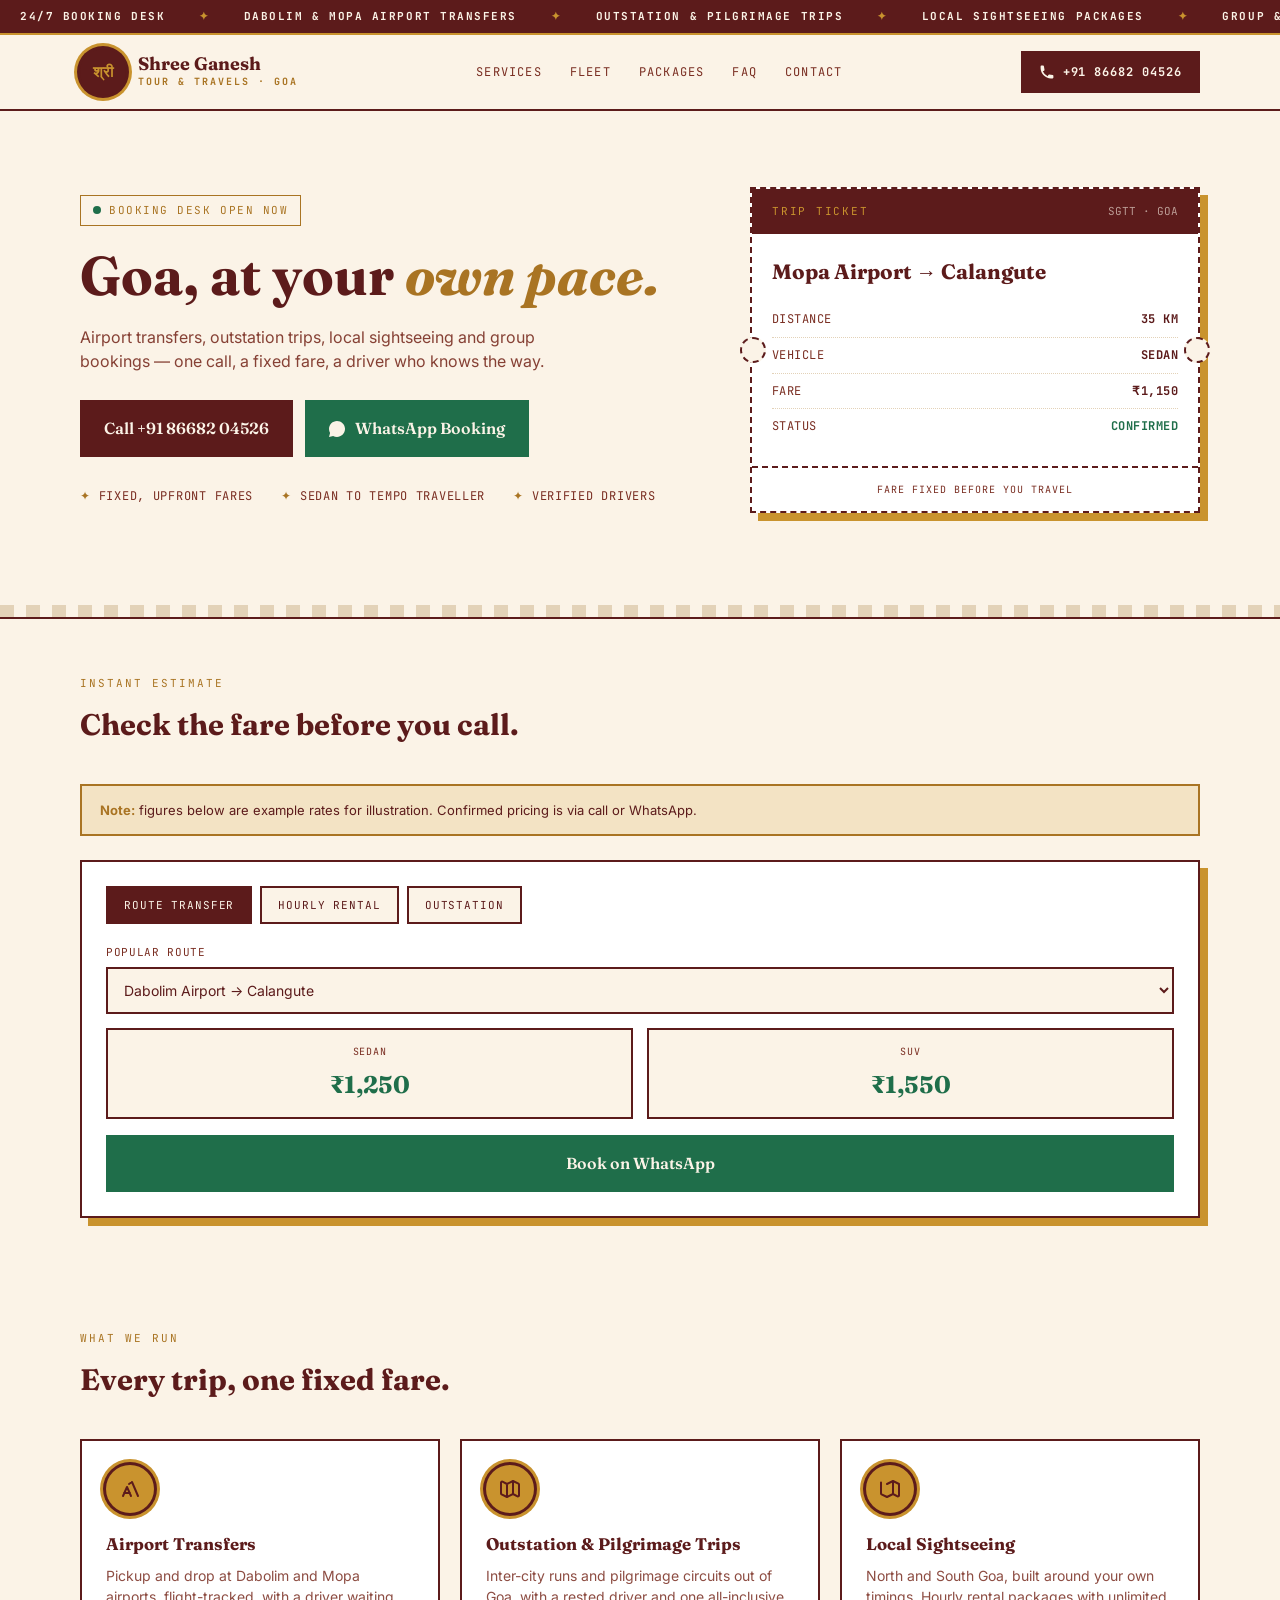
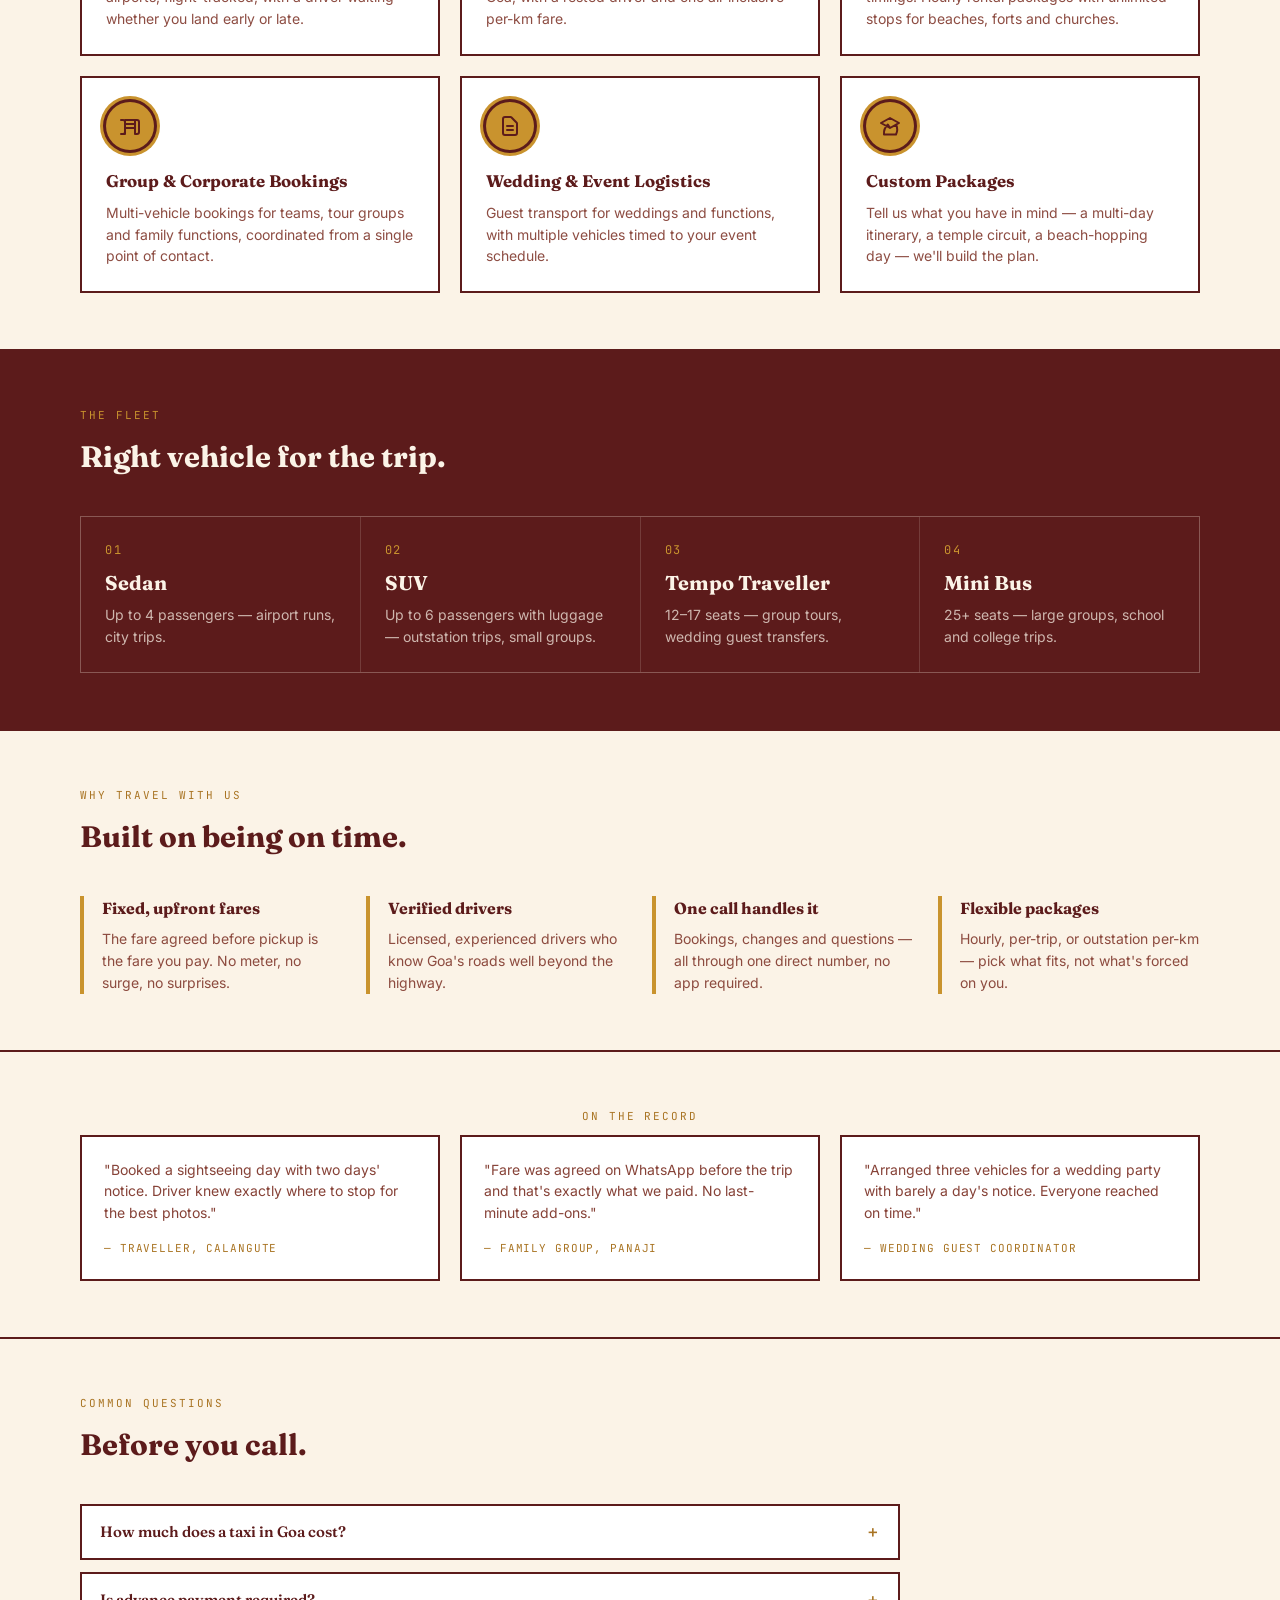
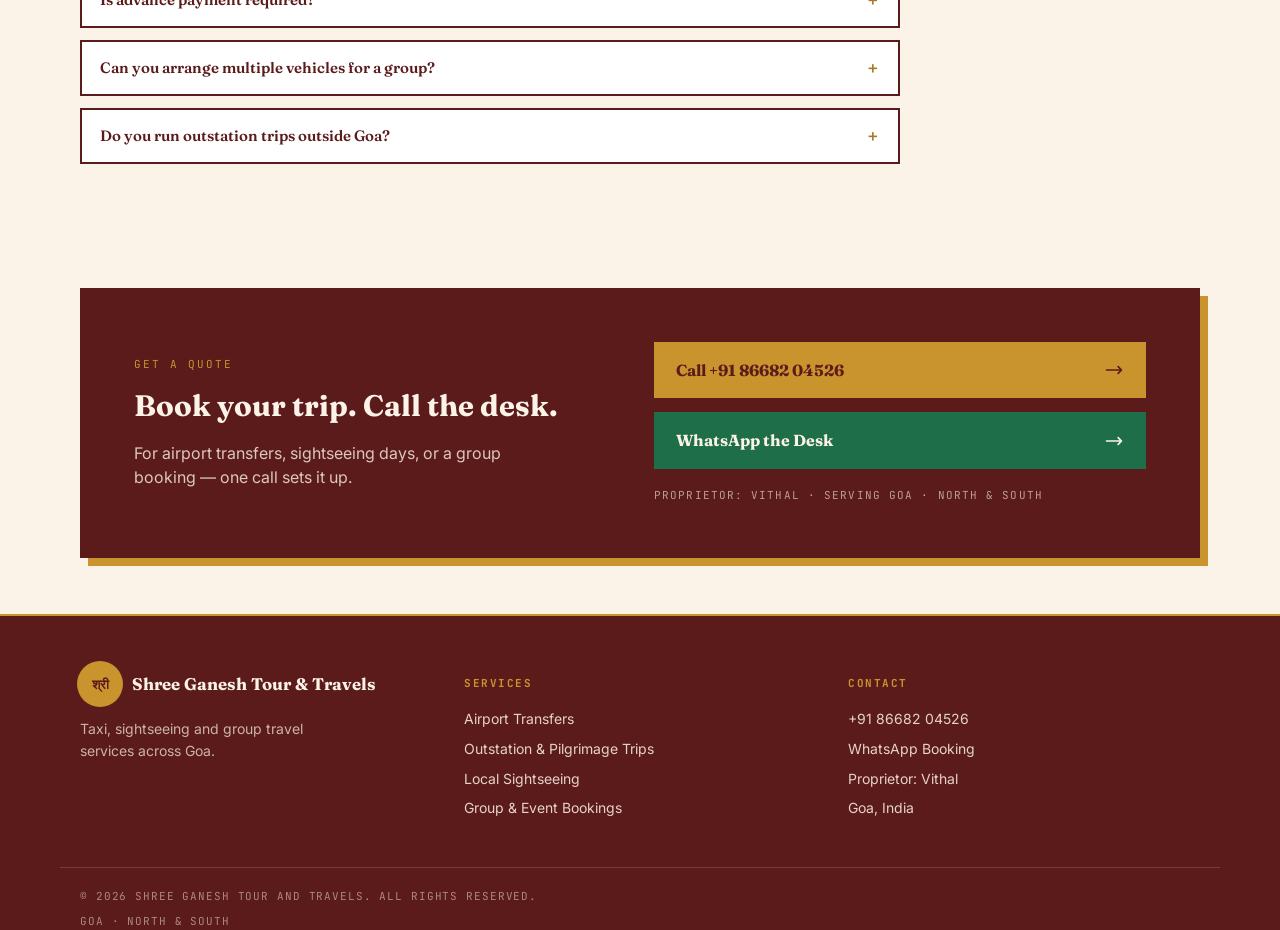
==== index.html @ 140f5f31 "Add files via upload" ====
<!DOCTYPE html>
<html lang="en">
<head>
<meta charset="UTF-8">
<meta name="viewport" content="width=device-width, initial-scale=1.0">
<title>Shree Ganesh Tour and Travels | Taxi & Tour Service, Goa</title>
<meta name="description" content="Shree Ganesh Tour and Travels — airport transfers, outstation trips, local sightseeing and group bookings across Goa. Call +91 86682 04526.">

<script type="application/ld+json">
{
  "@context": "https://schema.org",
  "@type": "LocalBusiness",
  "name": "Shree Ganesh Tour and Travels",
  "telephone": "+918668204526",
  "areaServed": "Goa, India",
  "priceRange": "$$",
  "address": { "@type": "PostalAddress", "addressRegion": "Goa", "addressCountry": "IN" }
}
</script>

<link rel="preconnect" href="https://fonts.googleapis.com">
<link rel="preconnect" href="https://fonts.gstatic.com" crossorigin>
<link href="https://fonts.googleapis.com/css2?family=Fraunces:wght@500;600;700&family=Inter:wght@400;500;600;700&family=JetBrains+Mono:wght@500;700&display=swap" rel="stylesheet">
<link rel="stylesheet" href="style.css">
</head>
<body>

<div class="ticker">
  <div class="ticker-track">
    <div class="ticker-group">
      <span>24/7 Booking Desk</span><span class="dot">✦</span>
      <span>Dabolim &amp; Mopa Airport Transfers</span><span class="dot">✦</span>
      <span>Outstation &amp; Pilgrimage Trips</span><span class="dot">✦</span>
      <span>Local Sightseeing Packages</span><span class="dot">✦</span>
      <span>Group &amp; Event Bookings</span><span class="dot">✦</span>
    </div>
    <div class="ticker-group" aria-hidden="true">
      <span>24/7 Booking Desk</span><span class="dot">✦</span>
      <span>Dabolim &amp; Mopa Airport Transfers</span><span class="dot">✦</span>
      <span>Outstation &amp; Pilgrimage Trips</span><span class="dot">✦</span>
      <span>Local Sightseeing Packages</span><span class="dot">✦</span>
      <span>Group &amp; Event Bookings</span><span class="dot">✦</span>
    </div>
  </div>
</div>

<header class="site-header">
  <div class="header-inner">
    <a href="#top" class="logo">
      <div class="logo-badge">श्री</div>
      <div>
        <div class="logo-title">Shree Ganesh</div>
        <div class="logo-sub">TOUR &amp; TRAVELS · GOA</div>
      </div>
    </a>
    <nav class="nav-desktop">
      <a href="#services">Services</a>
      <a href="#fleet">Fleet</a>
      <a href="#packages">Packages</a>
      <a href="#faq">FAQ</a>
      <a href="#contact">Contact</a>
    </nav>
    <div class="header-actions">
      <a href="tel:+918668204526" class="btn-call-header">
        <svg width="16" height="16" viewBox="0 0 20 20" fill="currentColor"><path d="M2 3a1 1 0 011-1h2.153a1 1 0 01.986.836l.74 4.435a1 1 0 01-.54 1.06l-1.548.773a11.037 11.037 0 006.105 6.105l.774-1.548a1 1 0 011.059-.54l4.435.74a1 1 0 01.836.986V17a1 1 0 01-1 1h-2C7.82 18 2 12.18 2 5V3z"/></svg>
        +91 86682 04526
      </a>
      <button id="menu-toggle" aria-label="Open menu" aria-expanded="false" class="menu-toggle">
        <svg width="20" height="20" viewBox="0 0 24 24" fill="none" stroke="currentColor" stroke-width="2"><path stroke-linecap="round" stroke-linejoin="round" d="M4 6h16M4 12h16M4 18h16"/></svg>
      </button>
    </div>
  </div>
  <nav id="mobile-menu" class="mobile-menu">
    <div class="mobile-menu-inner">
      <a href="#services">Services</a>
      <a href="#fleet">Fleet</a>
      <a href="#packages">Packages</a>
      <a href="#faq">FAQ</a>
      <a href="#contact">Contact</a>
    </div>
  </nav>
</header>

<main id="top">

<!-- Hero -->
<section class="hero">
  <div class="hero-inner">
    <div>
      <div class="badge-live"><span class="pulse-dot"></span> Booking desk open now</div>
      <h1 class="hero-title">Goa, at your <span class="accent">own pace.</span></h1>
      <p class="hero-sub">Airport transfers, outstation trips, local sightseeing and group bookings — one call, a fixed fare, a driver who knows the way.</p>
      <div class="hero-ctas">
        <a href="tel:+918668204526" class="btn btn-primary">Call +91 86682 04526</a>
        <a href="https://wa.me/918668204526" target="_blank" rel="noopener noreferrer" class="btn btn-whatsapp">
          <svg width="16" height="16" viewBox="0 0 24 24"><path d="M12.004 0C5.378 0 0 5.378 0 12.004c0 2.118.547 4.178 1.594 6.02L0 24l6.135-1.61c1.794.978 3.82 1.493 5.869 1.493h.005c6.623 0 12.004-5.38 12.004-12.004C24.013 5.378 18.675 0 12.004 0z"/></svg>
          WhatsApp Booking
        </a>
      </div>
      <div class="hero-facts">
        <span><span class="mark">✦</span> Fixed, upfront fares</span>
        <span><span class="mark">✦</span> Sedan to tempo traveller</span>
        <span><span class="mark">✦</span> Verified drivers</span>
      </div>
    </div>

    <div class="ticket">
      <div class="ticket-head"><span class="tlabel">Trip Ticket</span><span class="tno">SGTT · GOA</span></div>
      <div class="ticket-body">
        <div class="ticket-route">Mopa Airport → Calangute</div>
        <div class="ticket-row"><span>Distance</span><span class="val">35 KM</span></div>
        <div class="ticket-row"><span>Vehicle</span><span class="val">Sedan</span></div>
        <div class="ticket-row"><span>Fare</span><span class="val">₹1,150</span></div>
        <div class="ticket-row"><span>Status</span><span class="val" style="color:var(--go);">Confirmed</span></div>
      </div>
      <div class="ticket-foot">Fare fixed before you travel</div>
    </div>
  </div>
  <div class="route-dash"></div>
</section>

<!-- Fare Calculator -->
<section id="packages" class="section">
  <p class="section-eyebrow">Instant estimate</p>
  <h2 class="section-title">Check the fare before you call.</h2>
  <div class="notice-banner">
    <strong>Note:</strong> figures below are example rates for illustration. Confirmed pricing is via call or WhatsApp.
  </div>
  <div class="fare-calc-wrap" id="fare-calculator" style="margin-top:24px;">
    <div class="calc-tabs">
      <button type="button" class="calc-tab active" data-target="calc-panel-route">Route Transfer</button>
      <button type="button" class="calc-tab" data-target="calc-panel-hourly">Hourly Rental</button>
      <button type="button" class="calc-tab" data-target="calc-panel-outstation">Outstation</button>
    </div>

    <div class="calc-panel" id="calc-panel-route">
      <div class="calc-field-row">
        <label for="calc-route">Popular Route</label>
        <select id="calc-route">
          <option value="dabolim-calangute">Dabolim Airport → Calangute</option>
          <option value="mopa-calangute">Mopa Airport → Calangute</option>
          <option value="madgaon-panaji">Madgaon Station → Panaji</option>
          <option value="panaji-oldgoa">Panaji → Old Goa Churches</option>
        </select>
      </div>
      <div class="calc-result-grid">
        <div class="calc-result-item">
          <div class="calc-result-label">Sedan</div>
          <div class="calc-result-price" id="route-result-sedan">₹0</div>
        </div>
        <div class="calc-result-item">
          <div class="calc-result-label">SUV</div>
          <div class="calc-result-price" id="route-result-suv">₹0</div>
        </div>
      </div>
      <a href="#" id="route-whatsapp-link" target="_blank" rel="noopener noreferrer" class="btn btn-whatsapp calc-cta">Book on WhatsApp</a>
    </div>

    <div class="calc-panel" id="calc-panel-hourly" style="display:none;">
      <div class="calc-field-row">
        <label for="calc-hours">Package</label>
        <select id="calc-hours">
          <option value="4">4 Hours / 40 KM</option>
          <option value="8" selected>8 Hours / 80 KM</option>
          <option value="12">12 Hours / 120 KM</option>
        </select>
      </div>
      <div class="calc-result-grid">
        <div class="calc-result-item">
          <div class="calc-result-label">Sedan</div>
          <div class="calc-result-price" id="hour-result-sedan">₹0</div>
        </div>
        <div class="calc-result-item">
          <div class="calc-result-label">SUV</div>
          <div class="calc-result-price" id="hour-result-suv">₹0</div>
        </div>
      </div>
      <a href="#" id="hour-whatsapp-link" target="_blank" rel="noopener noreferrer" class="btn btn-whatsapp calc-cta">Book on WhatsApp</a>
    </div>

    <div class="calc-panel" id="calc-panel-outstation" style="display:none;">
      <div class="calc-field-row">
        <label for="calc-km">Approx. Round-Trip Distance (KM)</label>
        <input type="number" id="calc-km" value="300" min="1" step="10">
      </div>
      <div class="calc-result-grid">
        <div class="calc-result-item">
          <div class="calc-result-label">Sedan</div>
          <div class="calc-result-price" id="out-result-sedan">₹0</div>
        </div>
        <div class="calc-result-item">
          <div class="calc-result-label">SUV</div>
          <div class="calc-result-price" id="out-result-suv">₹0</div>
        </div>
      </div>
      <a href="#" id="out-whatsapp-link" target="_blank" rel="noopener noreferrer" class="btn btn-whatsapp calc-cta">Get Quote on WhatsApp</a>
    </div>
  </div>
</section>

<!-- Services -->
<section id="services" class="section">
  <p class="section-eyebrow">What we run</p>
  <h2 class="section-title">Every trip, one fixed fare.</h2>
  <div class="services-grid">

    <div class="service-card">
      <div class="service-icon"><svg width="24" height="24" viewBox="0 0 24 24" fill="none" stroke="currentColor" stroke-width="2"><path stroke-linecap="round" stroke-linejoin="round" d="M5 19l4-9 4 9m-7-3h6M14 5l6 14M14 5l-3 2M20 19l-3-7"/></svg></div>
      <h3 class="service-title">Airport Transfers</h3>
      <p class="service-desc">Pickup and drop at Dabolim and Mopa airports, flight-tracked, with a driver waiting whether you land early or late.</p>
    </div>

    <div class="service-card">
      <div class="service-icon"><svg width="24" height="24" viewBox="0 0 24 24" fill="none" stroke="currentColor" stroke-width="2"><path stroke-linecap="round" stroke-linejoin="round" d="M9 20l-5.447-2.724A1 1 0 013 16.382V5.618a1 1 0 011.447-.894L9 7m0 13l6-3m-6 3V7m6 10l4.553 2.276A1 1 0 0021 18.382V7.618a1 1 0 00-.553-.894L15 4m0 13V4m0 0L9 7"/></svg></div>
      <h3 class="service-title">Outstation &amp; Pilgrimage Trips</h3>
      <p class="service-desc">Inter-city runs and pilgrimage circuits out of Goa, with a rested driver and one all-inclusive per-km fare.</p>
    </div>

    <div class="service-card">
      <div class="service-icon"><svg width="24" height="24" viewBox="0 0 24 24" fill="none" stroke="currentColor" stroke-width="2"><path stroke-linecap="round" stroke-linejoin="round" d="M9 20l-5.447-2.724A1 1 0 013 16.382V5.618M15 4l6 3M9 20l6-3m0 0V4m0 13l4.553 2.276A1 1 0 0021 18.382V7.618a1 1 0 00-.553-.894L15 4m0 0L9 7"/></svg></div>
      <h3 class="service-title">Local Sightseeing</h3>
      <p class="service-desc">North and South Goa, built around your own timings. Hourly rental packages with unlimited stops for beaches, forts and churches.</p>
    </div>

    <div class="service-card">
      <div class="service-icon"><svg width="24" height="24" viewBox="0 0 24 24" fill="none" stroke="currentColor" stroke-width="2"><path stroke-linecap="round" stroke-linejoin="round" d="M17 20h2a2 2 0 002-2V8a2 2 0 00-2-2h-2M3 20h2a2 2 0 002-2V8a2 2 0 00-2-2H3m14 0H7m10 0v14M7 6v14M7 10h10M7 14h10"/></svg></div>
      <h3 class="service-title">Group &amp; Corporate Bookings</h3>
      <p class="service-desc">Multi-vehicle bookings for teams, tour groups and family functions, coordinated from a single point of contact.</p>
    </div>

    <div class="service-card">
      <div class="service-icon"><svg width="24" height="24" viewBox="0 0 24 24" fill="none" stroke="currentColor" stroke-width="2"><path stroke-linecap="round" stroke-linejoin="round" d="M9 12h6m-6 4h6m2 5H7a2 2 0 01-2-2V5a2 2 0 012-2h5.586a1 1 0 01.707.293l5.414 5.414a1 1 0 01.293.707V19a2 2 0 01-2 2z"/></svg></div>
      <h3 class="service-title">Wedding &amp; Event Logistics</h3>
      <p class="service-desc">Guest transport for weddings and functions, with multiple vehicles timed to your event schedule.</p>
    </div>

    <div class="service-card">
      <div class="service-icon"><svg width="24" height="24" viewBox="0 0 24 24" fill="none" stroke="currentColor" stroke-width="2"><path stroke-linecap="round" stroke-linejoin="round" d="M12 14l9-5-9-5-9 5 9 5zm0 0l6.16-3.42A12.083 12.083 0 0118 20.5H6a12.083 12.083 0 013.84-9.92L12 14z"/></svg></div>
      <h3 class="service-title">Custom Packages</h3>
      <p class="service-desc">Tell us what you have in mind — a multi-day itinerary, a temple circuit, a beach-hopping day — we'll build the plan.</p>
    </div>

  </div>
</section>

<!-- Fleet -->
<section id="fleet" class="fleet-section">
  <div class="section">
    <p class="section-eyebrow" style="color:var(--gold);">The fleet</p>
    <h2 class="section-title on-dark">Right vehicle for the trip.</h2>
    <div class="fleet-grid">
      <div class="fleet-item">
        <div class="fleet-num">01</div>
        <div class="fleet-name">Sedan</div>
        <div class="fleet-desc">Up to 4 passengers — airport runs, city trips.</div>
      </div>
      <div class="fleet-item">
        <div class="fleet-num">02</div>
        <div class="fleet-name">SUV</div>
        <div class="fleet-desc">Up to 6 passengers with luggage — outstation trips, small groups.</div>
      </div>
      <div class="fleet-item">
        <div class="fleet-num">03</div>
        <div class="fleet-name">Tempo Traveller</div>
        <div class="fleet-desc">12–17 seats — group tours, wedding guest transfers.</div>
      </div>
      <div class="fleet-item">
        <div class="fleet-num">04</div>
        <div class="fleet-name">Mini Bus</div>
        <div class="fleet-desc">25+ seats — large groups, school and college trips.</div>
      </div>
    </div>
  </div>
</section>

<!-- Why us -->
<section class="section">
  <p class="section-eyebrow">Why travel with us</p>
  <h2 class="section-title">Built on being on time.</h2>
  <div class="why-grid">
    <div class="why-item">
      <h3>Fixed, upfront fares</h3>
      <p>The fare agreed before pickup is the fare you pay. No meter, no surge, no surprises.</p>
    </div>
    <div class="why-item">
      <h3>Verified drivers</h3>
      <p>Licensed, experienced drivers who know Goa's roads well beyond the highway.</p>
    </div>
    <div class="why-item">
      <h3>One call handles it</h3>
      <p>Bookings, changes and questions — all through one direct number, no app required.</p>
    </div>
    <div class="why-item">
      <h3>Flexible packages</h3>
      <p>Hourly, per-trip, or outstation per-km — pick what fits, not what's forced on you.</p>
    </div>
  </div>
</section>

<!-- Testimonials -->
<section class="testimonials-section">
  <div class="section">
    <p class="section-eyebrow" style="text-align:center;">On the record</p>
    <div class="testimonials-grid">
      <div class="testimonial-card">
        <p class="testimonial-quote">"Booked a sightseeing day with two days' notice. Driver knew exactly where to stop for the best photos."</p>
        <p class="testimonial-attr">— Traveller, Calangute</p>
      </div>
      <div class="testimonial-card">
        <p class="testimonial-quote">"Fare was agreed on WhatsApp before the trip and that's exactly what we paid. No last-minute add-ons."</p>
        <p class="testimonial-attr">— Family Group, Panaji</p>
      </div>
      <div class="testimonial-card">
        <p class="testimonial-quote">"Arranged three vehicles for a wedding party with barely a day's notice. Everyone reached on time."</p>
        <p class="testimonial-attr">— Wedding Guest Coordinator</p>
      </div>
    </div>
  </div>
</section>

<!-- FAQ -->
<section id="faq" class="section">
  <p class="section-eyebrow">Common questions</p>
  <h2 class="section-title">Before you call.</h2>
  <div class="faq-list">
    <div class="faq-item">
      <button class="faq-question"><span>How much does a taxi in Goa cost?</span><span class="icon">＋</span></button>
      <div class="faq-answer"><div class="faq-answer-inner">Fares depend on distance, vehicle class and trip type. Airport transfers to North Goa typically run ₹1,150–1,550 depending on vehicle; hourly sightseeing packages start around ₹2,400 for 8 hours. Use the calculator above or call for an exact quote.</div></div>
    </div>
    <div class="faq-item">
      <button class="faq-question"><span>Is advance payment required?</span><span class="icon">＋</span></button>
      <div class="faq-answer"><div class="faq-answer-inner">Most bookings can be confirmed over call or WhatsApp with payment on arrival.</div></div>
    </div>
    <div class="faq-item">
      <button class="faq-question"><span>Can you arrange multiple vehicles for a group?</span><span class="icon">＋</span></button>
      <div class="faq-answer"><div class="faq-answer-inner">Yes — weddings, tour groups and family functions are coordinated from a single point of contact so nothing gets missed.</div></div>
    </div>
    <div class="faq-item">
      <button class="faq-question"><span>Do you run outstation trips outside Goa?</span><span class="icon">＋</span></button>
      <div class="faq-answer"><div class="faq-answer-inner">Yes, for popular routes like Gokarna, Hampi, Belgaum and beyond. Rates are per km, inclusive of driver allowance.</div></div>
    </div>
  </div>
</section>

<!-- Contact -->
<section id="contact" class="section">
  <div class="contact-box">
    <div>
      <p class="section-eyebrow" style="color:var(--gold);">Get a quote</p>
      <h2 class="section-title on-dark" style="margin-bottom:0;">Book your trip. Call the desk.</h2>
      <p class="contact-sub">For airport transfers, sightseeing days, or a group booking — one call sets it up.</p>
    </div>
    <div class="contact-actions">
      <a href="tel:+918668204526" class="btn-block call">
        Call +91 86682 04526
        <svg width="20" height="20" viewBox="0 0 24 24" fill="none" stroke="currentColor" stroke-width="2"><path stroke-linecap="round" stroke-linejoin="round" d="M17 8l4 4m0 0l-4 4m4-4H3"/></svg>
      </a>
      <a href="https://wa.me/918668204526" target="_blank" rel="noopener noreferrer" class="btn-block whatsapp">
        WhatsApp the Desk
        <svg width="20" height="20" viewBox="0 0 24 24" fill="none" stroke="currentColor" stroke-width="2"><path stroke-linecap="round" stroke-linejoin="round" d="M17 8l4 4m0 0l-4 4m4-4H3"/></svg>
      </a>
      <div class="contact-note">Proprietor: Vithal · Serving Goa · North &amp; South</div>
    </div>
  </div>
</section>

</main>

<footer class="site-footer">
  <div class="footer-grid">
    <div>
      <div class="footer-brand-row">
        <div class="logo-badge">श्री</div>
        <div class="footer-title">Shree Ganesh Tour &amp; Travels</div>
      </div>
      <p class="footer-desc">Taxi, sightseeing and group travel services across Goa.</p>
    </div>
    <div>
      <h3 class="footer-heading">Services</h3>
      <ul class="footer-list">
        <li>Airport Transfers</li>
        <li>Outstation &amp; Pilgrimage Trips</li>
        <li>Local Sightseeing</li>
        <li>Group &amp; Event Bookings</li>
      </ul>
    </div>
    <div>
      <h3 class="footer-heading">Contact</h3>
      <ul class="footer-list">
        <li><a href="tel:+918668204526">+91 86682 04526</a></li>
        <li><a href="https://wa.me/918668204526" target="_blank" rel="noopener noreferrer">WhatsApp Booking</a></li>
        <li>Proprietor: Vithal</li>
        <li>Goa, India</li>
      </ul>
    </div>
  </div>
  <div class="footer-bottom">
    <span>© 2026 Shree Ganesh Tour and Travels. All rights reserved.</span>
    <span>Goa · North &amp; South</span>
  </div>
</footer>

<div class="mobile-bar">
  <a href="tel:+918668204526" class="call">
    <svg width="16" height="16" viewBox="0 0 20 20" fill="currentColor"><path d="M2 3a1 1 0 011-1h2.153a1 1 0 01.986.836l.74 4.435a1 1 0 01-.54 1.06l-1.548.773a11.037 11.037 0 006.105 6.105l.774-1.548a1 1 0 011.059-.54l4.435.74a1 1 0 01.836.986V17a1 1 0 01-1 1h-2C7.82 18 2 12.18 2 5V3z"/></svg>
    Call
  </a>
  <a href="https://wa.me/918668204526" target="_blank" rel="noopener noreferrer" class="whatsapp">
    <svg width="16" height="16" viewBox="0 0 24 24" fill="currentColor"><path d="M12.004 0C5.378 0 0 5.378 0 12.004c0 2.118.547 4.178 1.594 6.02L0 24l6.135-1.61c1.794.978 3.82 1.493 5.869 1.493h.005c6.623 0 12.004-5.38 12.004-12.004C24.013 5.378 18.675 0 12.004 0z"/></svg>
    WhatsApp
  </a>
</div>

<script src="main.js"></script>
</body>
</html>
---- style.css ----
/* Shree Ganesh Tour and Travels — standalone stylesheet
   No build step, no CDN dependency. */

:root {
  --ink: #5C1B1B;
  --ink2: #7A2E22;
  --gold: #C9932E;
  --gold2: #A97423;
  --paper: #FBF3E7;
  --line: #E3D2B8;
  --go: #1F6E4A;
  --white: #FFFFFF;

  --font-display: 'Fraunces', Georgia, 'Times New Roman', serif;
  --font-body: 'Inter', -apple-system, BlinkMacSystemFont, 'Segoe UI', Roboto, Arial, sans-serif;
  --font-mono: 'JetBrains Mono', 'Consolas', 'Courier New', monospace;
}

* { box-sizing: border-box; }
html { scroll-behavior: smooth; }
body {
  margin: 0;
  background: var(--paper);
  color: var(--ink);
  font-family: var(--font-body);
  -webkit-font-smoothing: antialiased;
  line-height: 1.55;
  overflow-x: hidden;
}
a { color: inherit; text-decoration: none; }
ul { list-style: none; margin: 0; padding: 0; }
p { margin: 0; }
img, svg { display: block; }
.wrap { max-width: 1160px; margin: 0 auto; padding: 0 20px; }

/* ---------- Ticker ---------- */
.ticker { background: var(--ink); color: var(--paper); overflow: hidden; border-bottom: 2px solid var(--gold); white-space: nowrap; }
.ticker-track { display: inline-flex; padding: 8px 0; animation: ticker 30s linear infinite; }
.ticker-track:hover { animation-play-state: paused; }
.ticker-group { display: inline-flex; flex-shrink: 0; }
.ticker-group span { padding: 0 20px; font-family: var(--font-mono); font-size: 11px; letter-spacing: 0.14em; text-transform: uppercase; font-weight: 700; }
.ticker-group .dot { color: var(--gold); padding: 0 14px; }
@keyframes ticker { from { transform: translateX(0); } to { transform: translateX(-50%); } }

/* ---------- Header ---------- */
.site-header { position: sticky; top: 0; z-index: 40; background: rgba(251,243,231,0.97); border-bottom: 2px solid var(--ink); }
.header-inner { display: flex; align-items: center; justify-content: space-between; padding: 14px 20px; max-width: 1160px; margin: 0 auto; }
.logo { display: flex; align-items: center; gap: 12px; }
.logo-badge {
  width: 46px; height: 46px; border-radius: 50%;
  background: var(--ink); color: var(--gold);
  display: flex; align-items: center; justify-content: center;
  font-family: var(--font-display); font-weight: 700; font-size: 15px;
  box-shadow: 0 0 0 3px var(--ink), 0 0 0 6px var(--gold);
  flex-shrink: 0;
}
.logo-title { font-family: var(--font-display); font-weight: 700; font-size: 18px; line-height: 1.1; }
.logo-sub { font-family: var(--font-mono); font-size: 10px; letter-spacing: 0.2em; color: var(--gold2); font-weight: 700; }

.nav-desktop { display: none; align-items: center; gap: 28px; font-family: var(--font-mono); font-size: 12px; letter-spacing: 0.1em; text-transform: uppercase; color: var(--ink2); }
.nav-desktop a:hover { color: var(--gold2); }
.header-actions { display: flex; align-items: center; gap: 12px; }
.btn-call-header {
  display: none; align-items: center; gap: 8px;
  background: var(--ink); color: var(--paper);
  font-family: var(--font-mono); font-size: 12px; letter-spacing: 0.08em; text-transform: uppercase; font-weight: 700;
  padding: 10px 16px; border: 2px solid var(--ink);
  transition: background 0.15s, color 0.15s, border-color 0.15s;
}
.btn-call-header:hover { background: var(--gold); color: var(--ink); border-color: var(--gold); }
.menu-toggle { width: 40px; height: 40px; display: flex; align-items: center; justify-content: center; border: 2px solid var(--ink); background: transparent; color: var(--ink); cursor: pointer; padding: 0; }
.mobile-menu { display: none; border-top: 2px solid var(--ink); background: var(--paper); }
.mobile-menu.open { display: block; }
.mobile-menu-inner { max-width: 1160px; margin: 0 auto; padding: 16px 20px; display: flex; flex-direction: column; gap: 14px; font-family: var(--font-mono); font-size: 14px; letter-spacing: 0.06em; text-transform: uppercase; color: var(--ink2); }
.mobile-menu-inner a:hover { color: var(--gold2); }

/* ---------- Hero ---------- */
.hero { border-bottom: 2px solid var(--ink); overflow: hidden; }
.hero-inner { max-width: 1160px; margin: 0 auto; padding: 52px 20px 60px; display: grid; gap: 40px; }
.badge-live { display: inline-flex; align-items: center; gap: 8px; font-family: var(--font-mono); font-size: 11px; letter-spacing: 0.14em; text-transform: uppercase; color: var(--gold2); border: 1px solid var(--gold2); padding: 6px 12px; margin-bottom: 20px; }
.pulse-dot { width: 8px; height: 8px; border-radius: 50%; background: var(--go); animation: pulse 2s ease-in-out infinite; }
@keyframes pulse { 0%,100% { opacity:1; } 50% { opacity:.4; } }
.hero-title { font-family: var(--font-display); font-weight: 700; font-size: 2.3rem; line-height: 1.12; margin: 0; }
.hero-title .accent { color: var(--gold2); font-style: italic; }
.hero-sub { margin-top: 18px; font-size: 1rem; color: var(--ink2); opacity: 0.9; max-width: 520px; }
.hero-ctas { margin-top: 26px; display: flex; flex-wrap: wrap; gap: 12px; }
.btn { display: inline-flex; align-items: center; gap: 10px; font-family: var(--font-display); font-weight: 600; padding: 14px 22px; border: 2px solid transparent; cursor: pointer; transition: opacity .15s, background .15s, color .15s, border-color .15s; }
.btn-primary { background: var(--ink); color: var(--paper); border-color: var(--ink); }
.btn-primary:hover { background: var(--gold); color: var(--ink); border-color: var(--gold); }
.btn-whatsapp { background: var(--go); color: var(--paper); border-color: var(--go); }
.btn-whatsapp:hover { opacity: 0.9; }
.btn-whatsapp svg { fill: currentColor; }
.hero-facts { margin-top: 30px; display: flex; flex-wrap: wrap; gap: 12px 28px; font-family: var(--font-mono); font-size: 12px; letter-spacing: 0.06em; text-transform: uppercase; color: var(--ink2); }
.hero-facts span { display: inline-flex; align-items: center; gap: 8px; }
.hero-facts .mark { color: var(--gold2); }

/* Ticket stub — signature hero element */
.ticket {
  background: var(--white);
  border: 2px dashed var(--ink);
  position: relative;
  box-shadow: 8px 8px 0 var(--gold);
}
.ticket::before, .ticket::after {
  content: "";
  position: absolute;
  width: 22px; height: 22px;
  background: var(--paper);
  border: 2px dashed var(--ink);
  border-radius: 50%;
  top: 50%; transform: translateY(-50%);
}
.ticket::before { left: -12px; }
.ticket::after { right: -12px; }
.ticket-head { background: var(--ink); color: var(--paper); padding: 14px 20px; display: flex; justify-content: space-between; align-items: center; }
.ticket-head .tlabel { font-family: var(--font-mono); font-size: 11px; letter-spacing: 0.16em; text-transform: uppercase; color: var(--gold); }
.ticket-head .tno { font-family: var(--font-mono); font-size: 11px; color: rgba(251,243,231,0.6); }
.ticket-body { padding: 22px 20px; }
.ticket-route { font-family: var(--font-display); font-size: 1.3rem; font-weight: 700; margin-bottom: 14px; }
.ticket-row { display: flex; justify-content: space-between; padding: 8px 0; border-bottom: 1px dotted var(--line); font-family: var(--font-mono); font-size: 12px; text-transform: uppercase; letter-spacing: 0.04em; color: var(--ink2); }
.ticket-row:last-child { border-bottom: none; }
.ticket-row .val { color: var(--ink); font-weight: 700; }
.ticket-foot { padding: 14px 20px; border-top: 2px dashed var(--ink); font-family: var(--font-mono); font-size: 10px; letter-spacing: 0.1em; text-transform: uppercase; color: var(--ink2); text-align: center; }

.route-dash { height: 12px; background-image: repeating-linear-gradient(90deg, var(--line) 0 14px, transparent 14px 26px); }

/* ---------- Sections shared ---------- */
.section { padding: 56px 20px; max-width: 1160px; margin: 0 auto; }
.section-eyebrow { font-family: var(--font-mono); font-size: 11px; letter-spacing: 0.18em; text-transform: uppercase; color: var(--gold2); margin-bottom: 10px; }
.section-title { font-family: var(--font-display); font-weight: 700; font-size: 1.85rem; margin: 0 0 36px; color: var(--ink); }
.section-title.on-dark { color: var(--paper); }

/* ---------- Services ---------- */
.services-grid { display: grid; grid-template-columns: 1fr; gap: 20px; }
.service-card { border: 2px solid var(--ink); background: var(--white); padding: 24px; transition: box-shadow .15s; }
.service-card:hover { box-shadow: 6px 6px 0 var(--ink); }
.service-icon { width: 48px; height: 48px; border-radius: 50%; background: var(--gold); display: flex; align-items: center; justify-content: center; margin-bottom: 18px; box-shadow: 0 0 0 3px var(--ink), 0 0 0 6px var(--gold); }
.service-icon svg { color: var(--ink); }
.service-title { font-family: var(--font-display); font-weight: 700; font-size: 1.05rem; margin: 0 0 8px; }
.service-desc { font-size: 14px; color: var(--ink2); opacity: 0.85; }

/* ---------- Fleet (dark) ---------- */
.fleet-section { background: var(--ink); color: var(--paper); border-top: 2px solid var(--ink); border-bottom: 2px solid var(--ink); }
.fleet-grid { display: grid; grid-template-columns: 1fr; gap: 1px; background: rgba(251,243,231,0.15); border: 1px solid rgba(251,243,231,0.15); }
.fleet-item { background: var(--ink); padding: 24px; }
.fleet-num { font-family: var(--font-mono); font-size: 12px; color: var(--gold); letter-spacing: 0.14em; margin-bottom: 8px; }
.fleet-name { font-family: var(--font-display); font-size: 1.25rem; font-weight: 700; margin-bottom: 6px; }
.fleet-desc { font-size: 14px; color: rgba(251,243,231,0.72); }

/* ---------- Notice banner ---------- */
.notice-banner { background: #F3E3C4; border: 2px solid var(--gold2); color: var(--ink); padding: 14px 18px; font-size: 13px; }
.notice-banner strong { color: var(--gold2); }

/* ---------- Packages ---------- */
.package-grid { display: grid; grid-template-columns: 1fr; gap: 20px; }
.package-card { border: 2px solid var(--ink); background: var(--white); display: flex; flex-direction: column; }
.package-card.featured { box-shadow: 6px 6px 0 var(--gold); }
.package-head { background: var(--ink); color: var(--paper); padding: 18px 20px; }
.package-head .tag { font-family: var(--font-mono); font-size: 10px; letter-spacing: 0.14em; text-transform: uppercase; color: var(--gold); }
.package-head h3 { font-family: var(--font-display); font-size: 1.25rem; font-weight: 700; margin: 6px 0 0; }
.package-body { padding: 20px; flex-grow: 1; display: flex; flex-direction: column; }
.package-price { font-family: var(--font-display); font-weight: 700; font-size: 1.9rem; color: var(--go); margin-bottom: 4px; }
.package-price .unit { font-family: var(--font-mono); font-size: 12px; color: var(--ink2); }
.package-list { margin: 16px 0; display: flex; flex-direction: column; gap: 8px; font-size: 13px; color: var(--ink2); }
.package-list li { display: flex; gap: 8px; align-items: flex-start; }
.package-list .check { color: var(--go); flex-shrink: 0; }

/* Fare calculator */
.fare-calc-wrap { border: 2px solid var(--ink); background: var(--white); box-shadow: 8px 8px 0 var(--gold); padding: 24px; }
.calc-tabs { display: flex; gap: 8px; margin-bottom: 20px; flex-wrap: wrap; }
.calc-tab { font-family: var(--font-mono); font-size: 11px; letter-spacing: 0.08em; text-transform: uppercase; padding: 10px 16px; border: 2px solid var(--ink); background: var(--paper); color: var(--ink); cursor: pointer; }
.calc-tab.active { background: var(--ink); color: var(--paper); }
.calc-panel { }
.calc-field-row { margin-bottom: 14px; }
.calc-field-row label { display: block; font-family: var(--font-mono); font-size: 11px; letter-spacing: 0.06em; text-transform: uppercase; color: var(--ink2); margin-bottom: 6px; }
.calc-field-row select, .calc-field-row input { width: 100%; padding: 12px; border: 2px solid var(--ink); background: var(--paper); font-family: var(--font-body); font-size: 14px; color: var(--ink); }
.calc-result-grid { display: grid; grid-template-columns: 1fr 1fr; gap: 14px; }
.calc-result-item { border: 2px solid var(--ink); padding: 14px; text-align: center; background: var(--paper); }
.calc-result-label { font-family: var(--font-mono); font-size: 10px; letter-spacing: 0.08em; text-transform: uppercase; color: var(--ink2); margin-bottom: 6px; }
.calc-result-price { font-family: var(--font-display); font-weight: 700; font-size: 1.5rem; color: var(--go); }
.calc-cta { width: 100%; justify-content: center; margin-top: 16px; }

/* ---------- Fare table ---------- */
.fare-table-wrap { overflow-x: auto; border: 2px solid var(--ink); }
.fare-table { width: 100%; border-collapse: collapse; font-size: 13px; min-width: 600px; }
.fare-table th { background: var(--ink); color: var(--paper); font-family: var(--font-mono); font-size: 11px; letter-spacing: 0.06em; text-transform: uppercase; text-align: left; padding: 12px 14px; }
.fare-table th.num, .fare-table td.num { text-align: center; }
.fare-table td { padding: 12px 14px; border-bottom: 1px solid var(--line); font-family: var(--font-mono); }
.fare-table tr:nth-child(even) { background: rgba(227,210,184,0.3); }
.fare-table td.route-name { font-family: var(--font-display); font-weight: 700; font-size: 13px; }
.fare-table td.price-sedan { color: var(--go); font-weight: 700; }
.fare-table td.price-suv { color: var(--gold2); font-weight: 700; }

/* ---------- Why us ---------- */
.why-grid { display: grid; grid-template-columns: 1fr; gap: 24px; }
.why-item { border-left: 4px solid var(--gold); padding-left: 18px; }
.why-item h3 { font-family: var(--font-display); font-weight: 700; font-size: 1rem; margin: 0 0 8px; }
.why-item p { font-size: 14px; color: var(--ink2); opacity: 0.85; margin: 0; }

/* ---------- FAQ ---------- */
.faq-list { max-width: 820px; }
.faq-item { border: 2px solid var(--ink); margin-bottom: 12px; background: var(--white); }
.faq-question { width: 100%; text-align: left; padding: 16px 18px; background: transparent; border: none; cursor: pointer; display: flex; justify-content: space-between; align-items: center; gap: 12px; font-family: var(--font-display); font-weight: 600; font-size: 15px; color: var(--ink); }
.faq-question .icon { flex-shrink: 0; transition: transform .15s; color: var(--gold2); }
.faq-item.open .faq-question .icon { transform: rotate(45deg); }
.faq-answer { max-height: 0; overflow: hidden; transition: max-height .2s ease; }
.faq-item.open .faq-answer { max-height: 400px; }
.faq-answer-inner { padding: 0 18px 18px; font-size: 14px; color: var(--ink2); }

/* ---------- Testimonials ---------- */
.testimonials-section { background: var(--paper); border-top: 2px solid var(--ink); border-bottom: 2px solid var(--ink); }
.testimonials-grid { display: grid; grid-template-columns: 1fr; gap: 20px; }
.testimonial-card { background: var(--white); border: 2px solid var(--ink); padding: 22px; }
.testimonial-quote { font-size: 14px; color: var(--ink2); opacity: 0.9; margin-bottom: 16px; }
.testimonial-attr { font-family: var(--font-mono); font-size: 11px; letter-spacing: 0.08em; text-transform: uppercase; color: var(--gold2); }

/* ---------- Contact box ---------- */
.contact-box { border: 2px solid var(--ink); background: var(--ink); color: var(--paper); padding: 32px 24px; display: grid; gap: 28px; box-shadow: 8px 8px 0 var(--gold); }
.contact-box p.contact-sub { color: rgba(251,243,231,0.8); max-width: 420px; margin-top: 12px; }
.contact-actions { display: flex; flex-direction: column; gap: 14px; }
.btn-block { display: flex; align-items: center; justify-content: space-between; padding: 16px 22px; font-family: var(--font-display); font-weight: 700; transition: opacity .15s, background .15s; }
.btn-block.call { background: var(--gold); color: var(--ink); }
.btn-block.call:hover { background: var(--paper); }
.btn-block.whatsapp { background: var(--go); color: var(--paper); }
.btn-block.whatsapp:hover { opacity: 0.9; }
.contact-note { font-family: var(--font-mono); font-size: 11px; letter-spacing: 0.1em; text-transform: uppercase; color: rgba(251,243,231,0.6); padding-top: 4px; }

/* ---------- Footer ---------- */
.site-footer { background: var(--ink); color: var(--paper); border-top: 2px solid var(--gold); padding-bottom: 90px; }
.footer-grid { max-width: 1160px; margin: 0 auto; padding: 48px 20px; display: grid; grid-template-columns: 1fr; gap: 32px; }
.footer-brand-row { display: flex; align-items: center; gap: 12px; margin-bottom: 14px; }
.footer-brand-row .logo-badge { width: 40px; height: 40px; font-size: 13px; background: var(--gold); color: var(--ink); box-shadow: 0 0 0 3px var(--gold), 0 0 0 6px var(--ink); }
.footer-title { font-family: var(--font-display); font-weight: 700; font-size: 1.05rem; }
.footer-desc { font-size: 14px; color: rgba(251,243,231,0.7); max-width: 280px; }
.footer-heading { font-family: var(--font-mono); font-size: 11px; letter-spacing: 0.14em; text-transform: uppercase; color: var(--gold); margin-bottom: 16px; }
.footer-list { display: flex; flex-direction: column; gap: 8px; font-size: 14px; color: rgba(251,243,231,0.85); }
.footer-list a:hover { color: var(--gold); }
.footer-bottom { max-width: 1160px; margin: 0 auto; padding: 20px 20px 0; border-top: 1px solid rgba(251,243,231,0.15); display: flex; flex-direction: column; gap: 8px; font-family: var(--font-mono); font-size: 11px; letter-spacing: 0.08em; text-transform: uppercase; color: rgba(251,243,231,0.5); }

/* ---------- Mobile sticky bar ---------- */
.mobile-bar { position: fixed; bottom: 0; left: 0; right: 0; background: var(--paper); border-top: 2px solid var(--ink); padding: 12px; z-index: 40; display: flex; gap: 12px; }
.mobile-bar a { flex: 1; display: flex; align-items: center; justify-content: center; gap: 8px; padding: 12px; font-family: var(--font-display); font-weight: 700; font-size: 14px; }
.mobile-bar a.call { background: var(--ink); color: var(--paper); }
.mobile-bar a.call svg { color: var(--gold); }
.mobile-bar a.whatsapp { background: var(--go); color: var(--paper); }

/* ---------- Responsive ---------- */
@media (min-width: 768px) {
  .hero-title { font-size: 3.1rem; }
  .services-grid { grid-template-columns: repeat(2, 1fr); }
  .fleet-grid { grid-template-columns: repeat(2, 1fr); }
  .why-grid { grid-template-columns: repeat(2, 1fr); }
  .testimonials-grid { grid-template-columns: repeat(3, 1fr); }
  .footer-grid { grid-template-columns: repeat(3, 1fr); }
  .package-grid { grid-template-columns: repeat(3, 1fr); }
  .btn-call-header { display: inline-flex; }
}
@media (min-width: 1024px) {
  .nav-desktop { display: flex; }
  .menu-toggle, .mobile-menu { display: none !important; }
  .mobile-bar { display: none; }
  .site-footer { padding-bottom: 0; }
  .hero-title { font-size: 3.4rem; }
  .hero-inner { grid-template-columns: 7fr 5fr; align-items: center; padding-top: 76px; padding-bottom: 92px; }
  .services-grid { grid-template-columns: repeat(3, 1fr); }
  .fleet-grid { grid-template-columns: repeat(4, 1fr); }
  .why-grid { grid-template-columns: repeat(4, 1fr); }
  .contact-box { grid-template-columns: 1fr 1fr; align-items: center; padding: 52px; }
}
@media (prefers-reduced-motion: reduce) {
  .ticker-track, .pulse-dot { animation: none !important; }
}
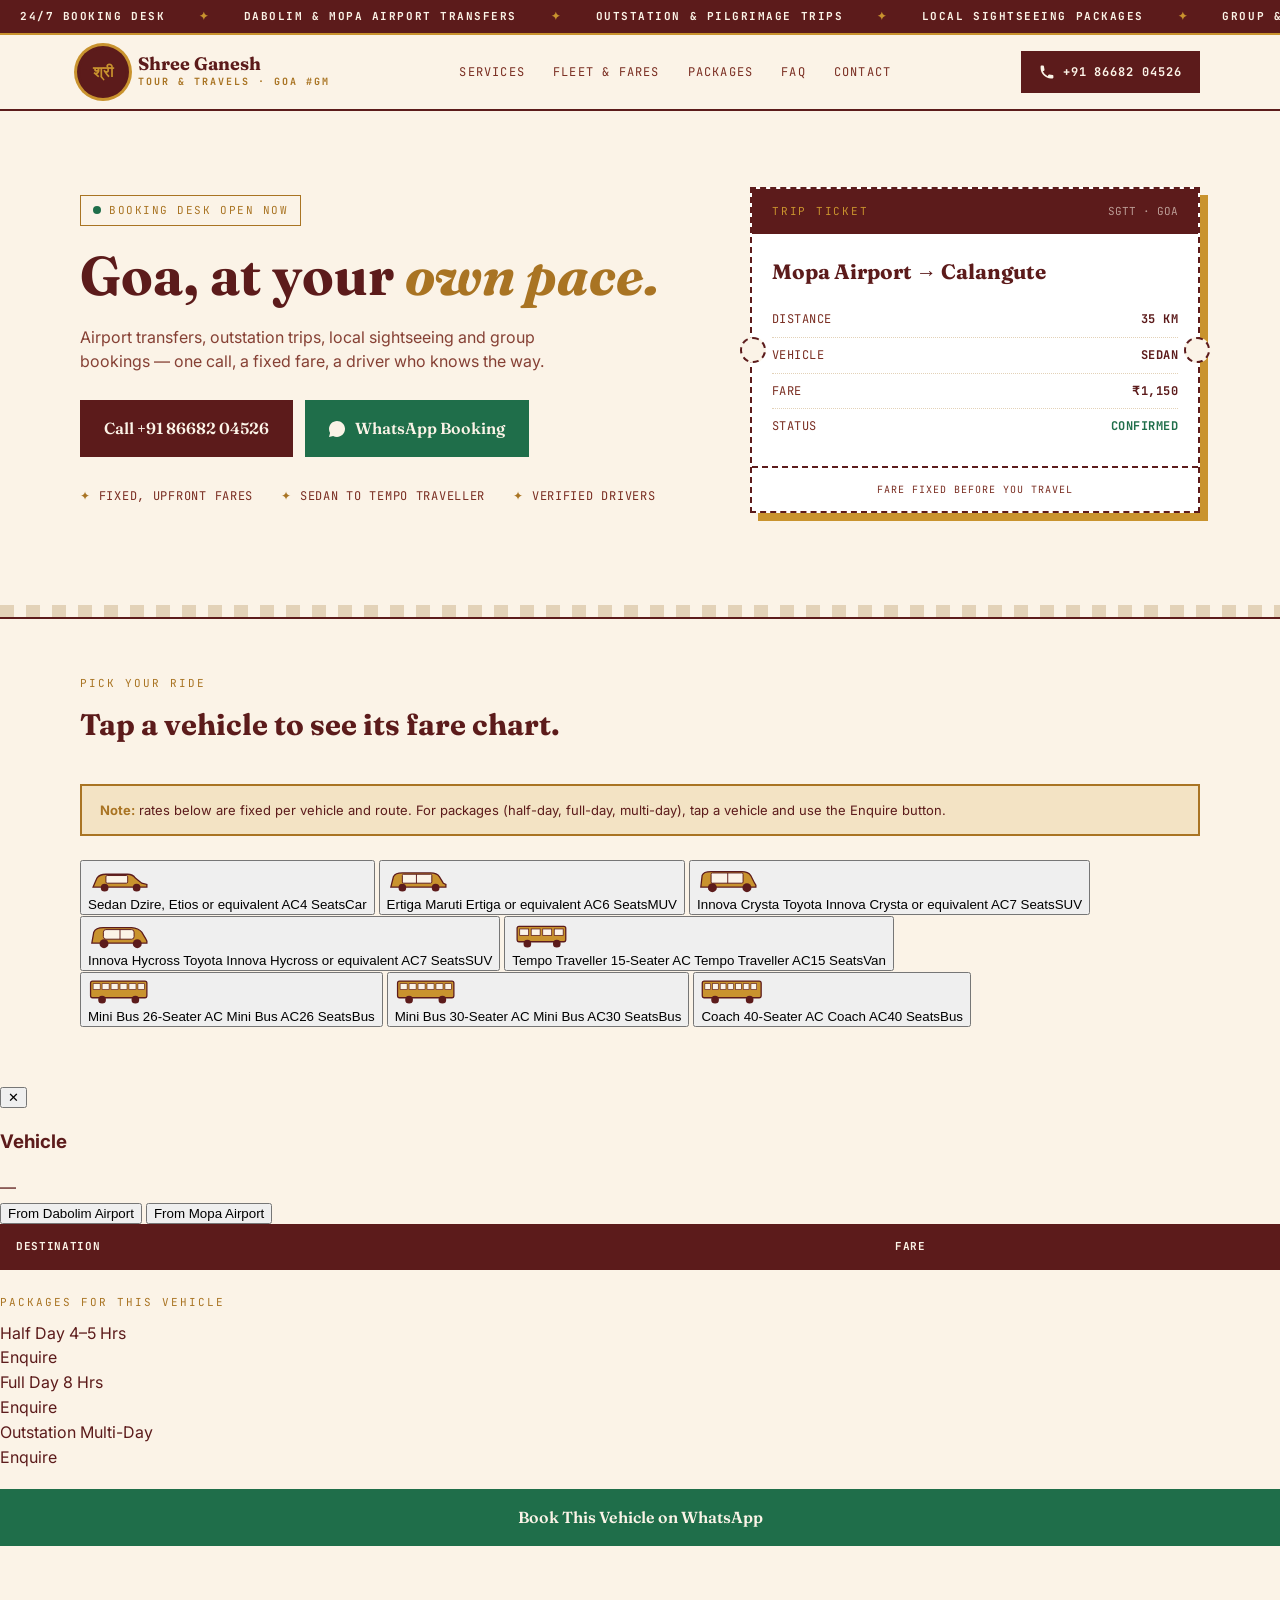
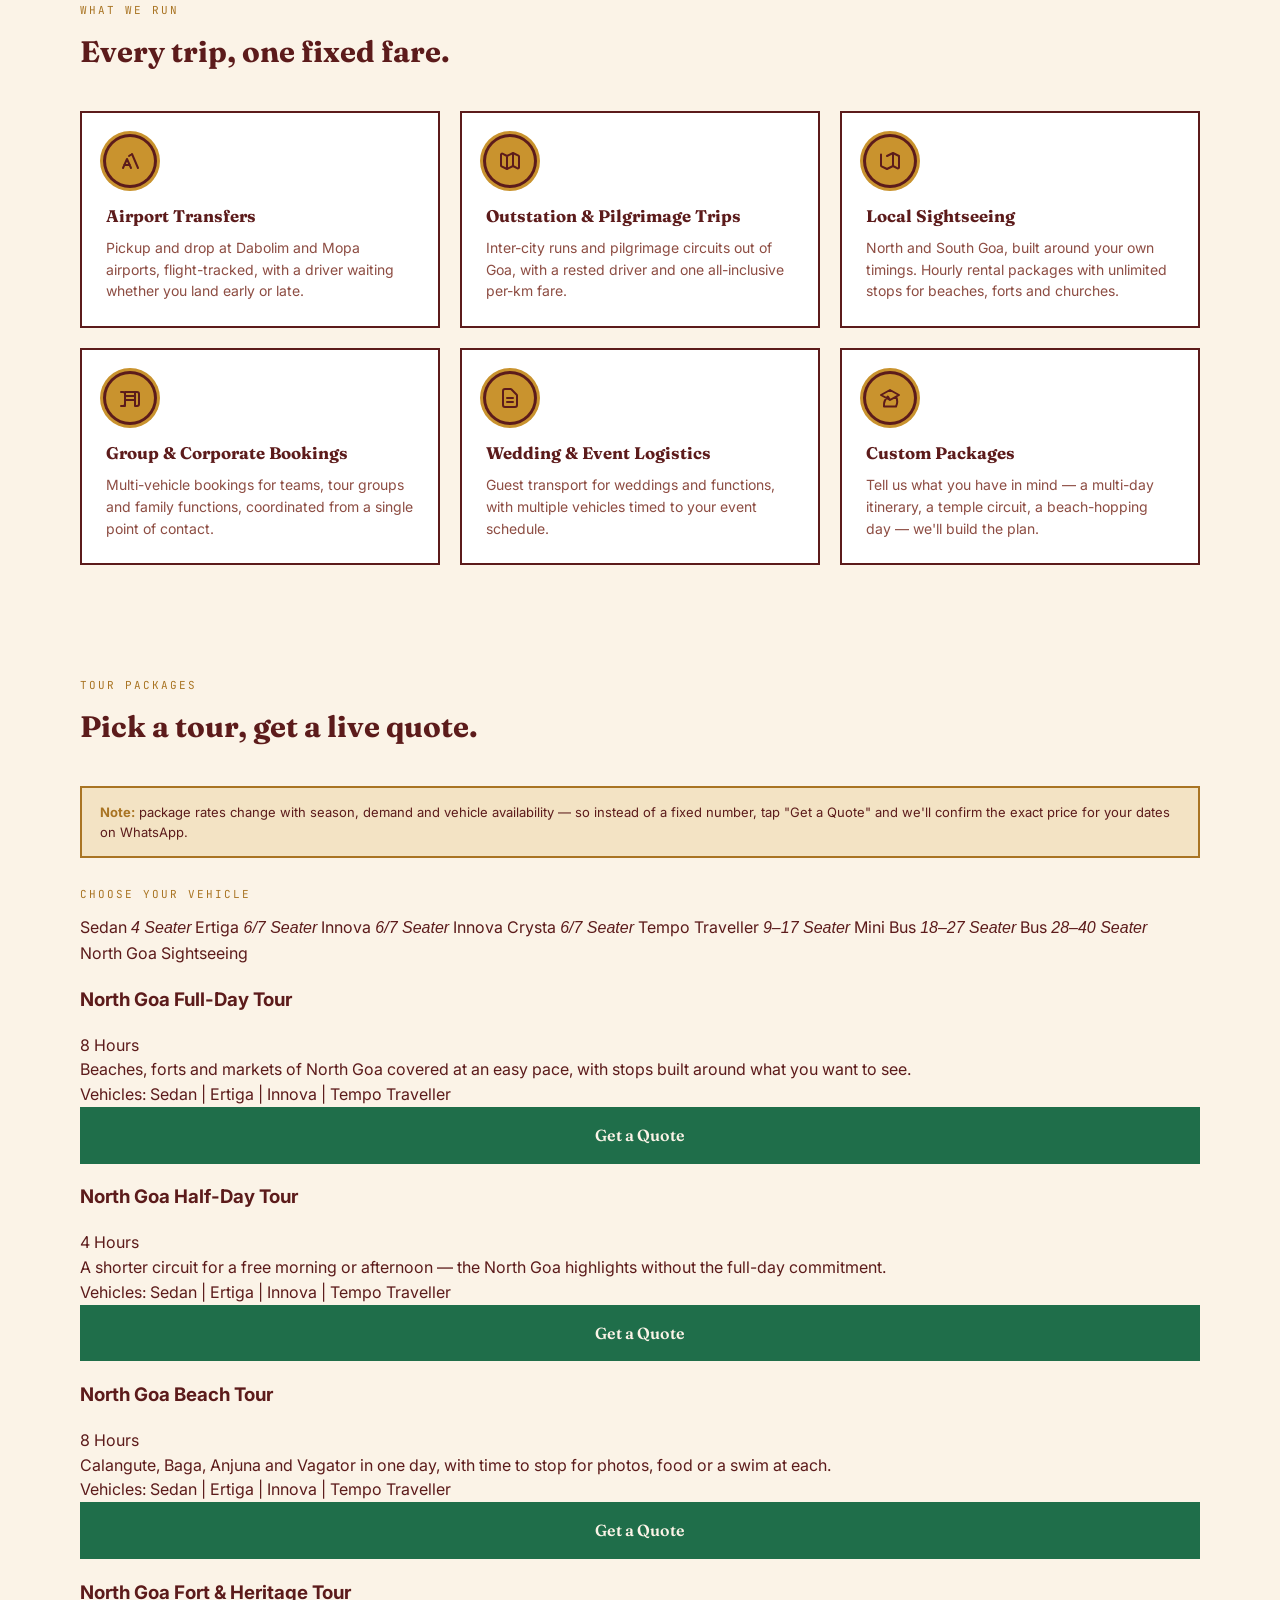
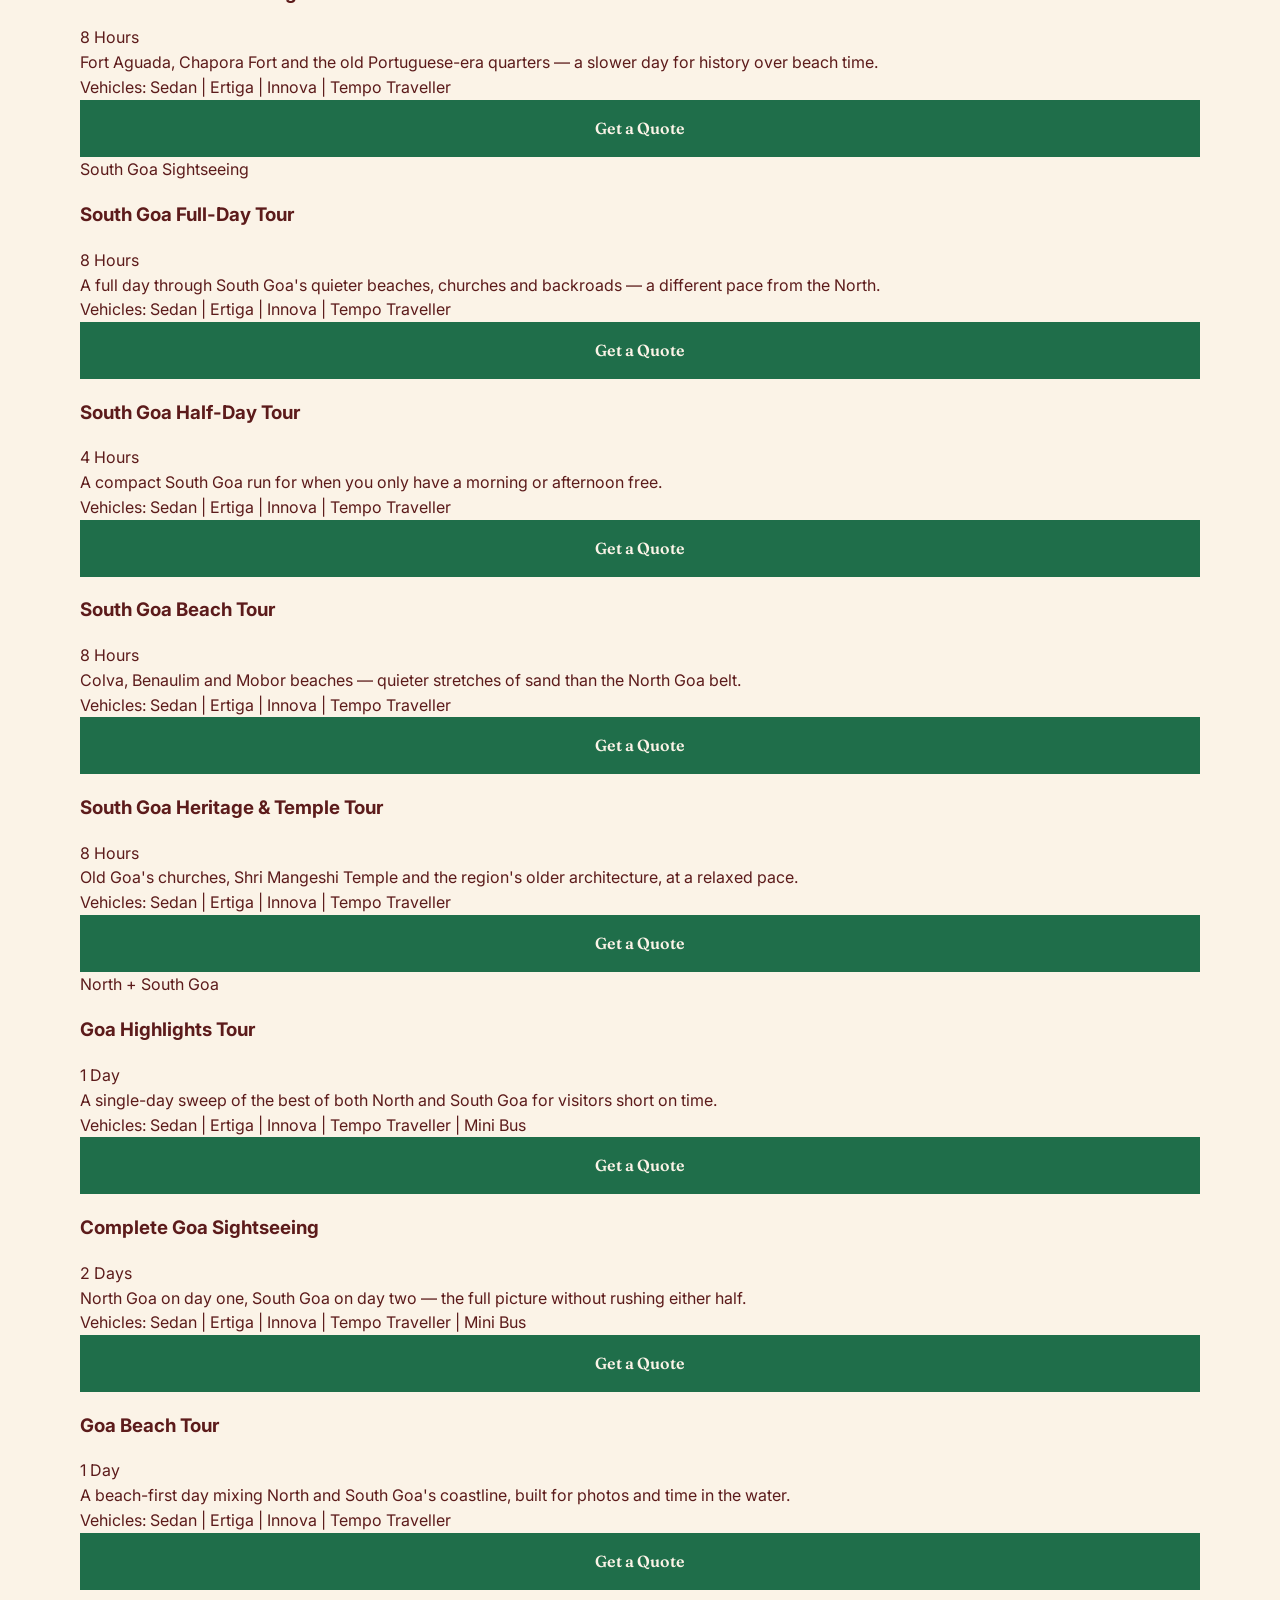
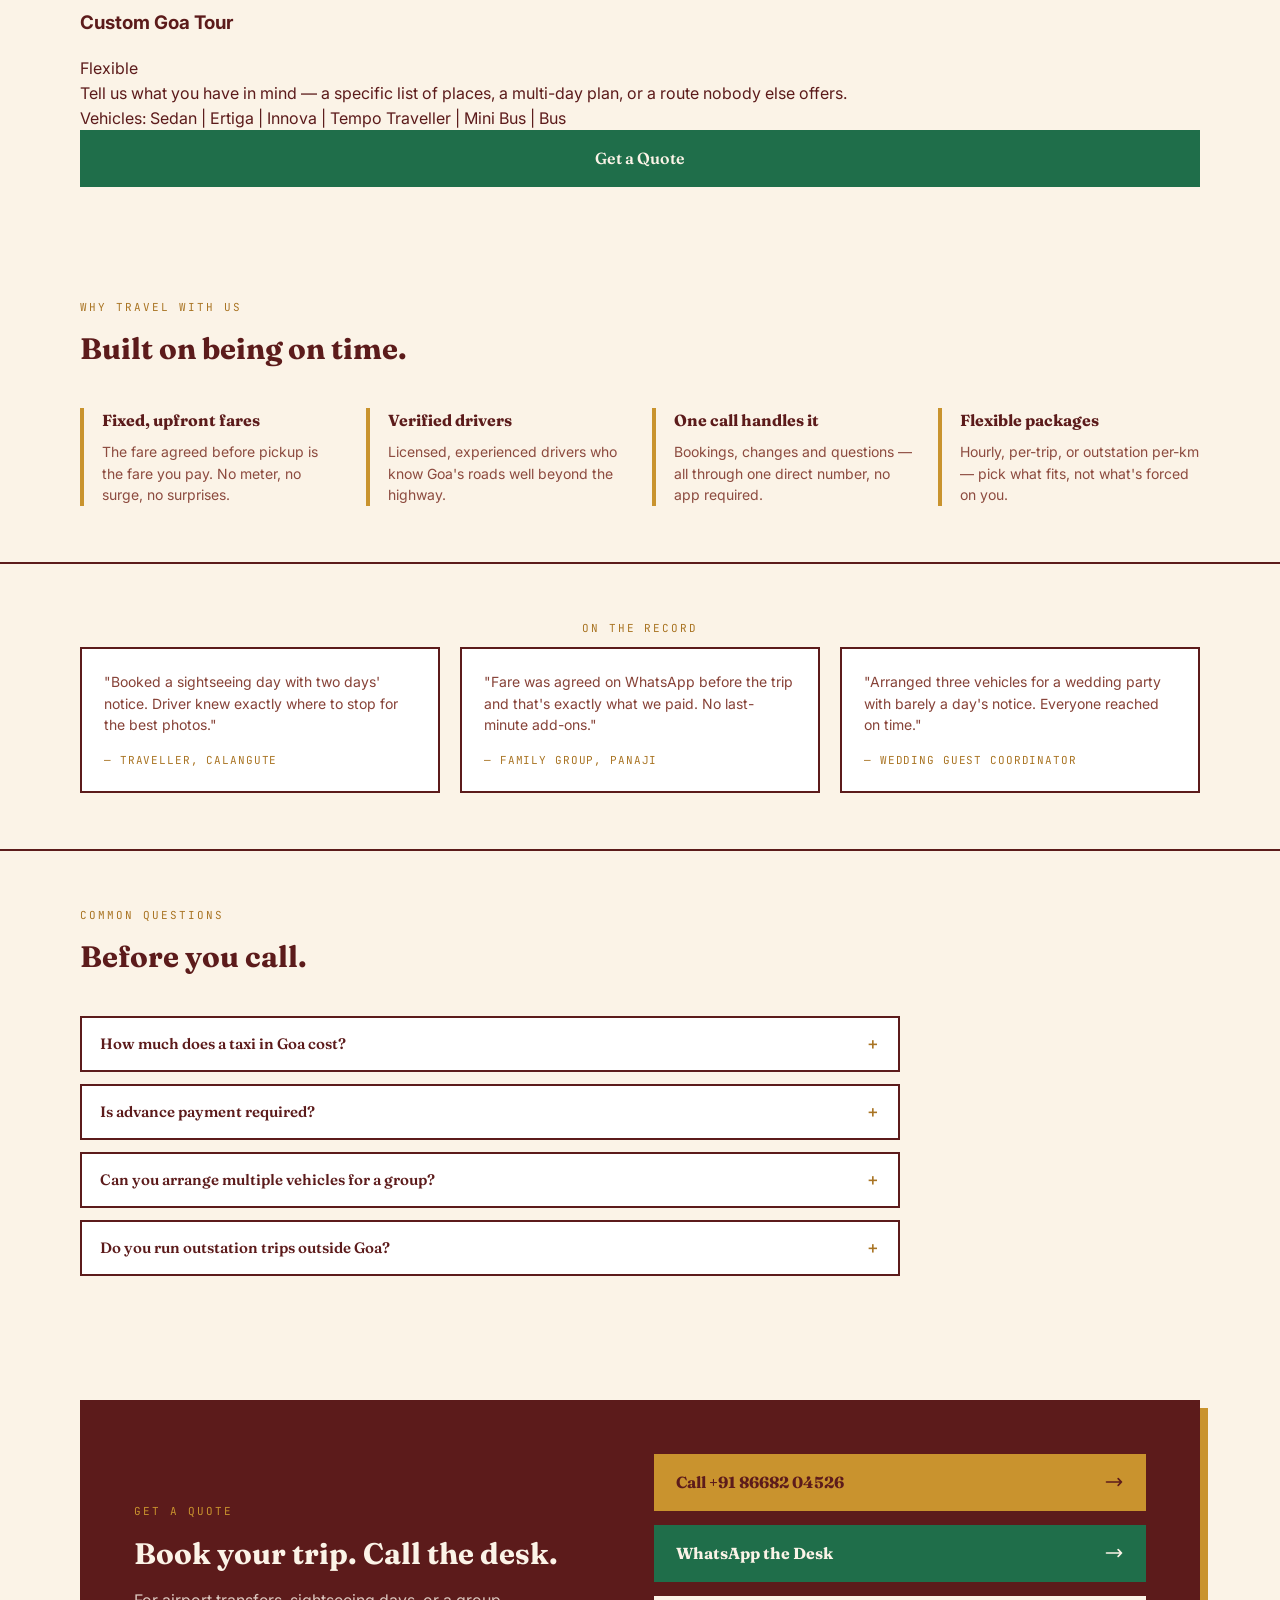
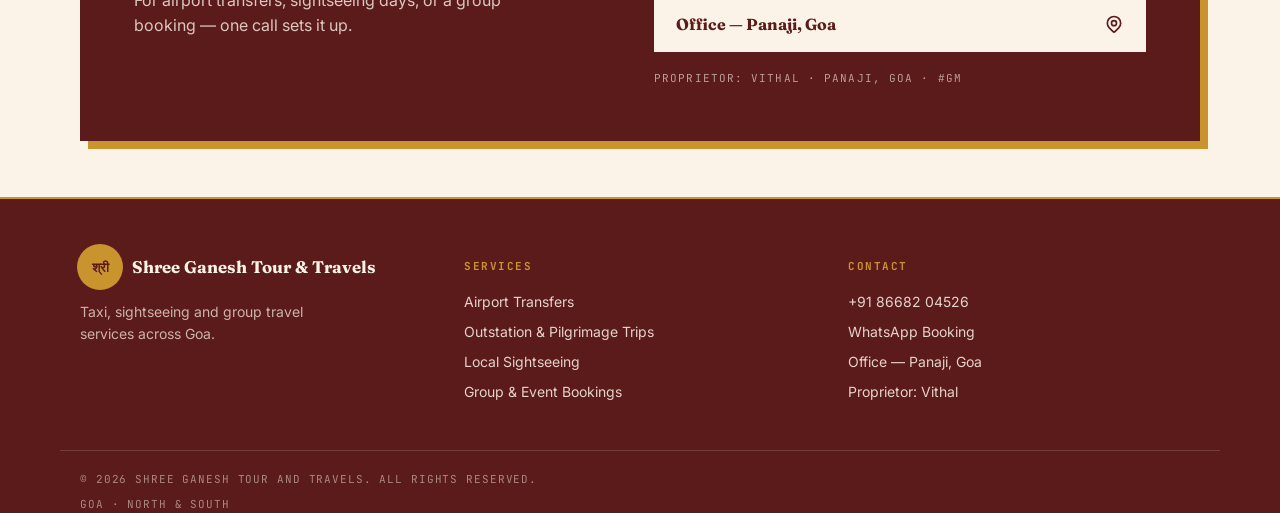
==== commit e765dddc: "Update index.html" ====
--- a/index.html
+++ b/index.html
@@ -11,10 +11,12 @@
   "@context": "https://schema.org",
   "@type": "LocalBusiness",
   "name": "Shree Ganesh Tour and Travels",
+  "alternateName": "GM Travels",
   "telephone": "+918668204526",
   "areaServed": "Goa, India",
   "priceRange": "$$",
-  "address": { "@type": "PostalAddress", "addressRegion": "Goa", "addressCountry": "IN" }
+  "address": { "@type": "PostalAddress", "addressLocality": "Panaji", "addressRegion": "Goa", "addressCountry": "IN" },
+  "geo": { "@type": "GeoCoordinates", "latitude": 15.5009538, "longitude": 73.8293928 }
 }
 </script>
 
@@ -50,12 +52,12 @@
       <div class="logo-badge">श्री</div>
       <div>
         <div class="logo-title">Shree Ganesh</div>
-        <div class="logo-sub">TOUR &amp; TRAVELS · GOA</div>
+        <div class="logo-sub">TOUR &amp; TRAVELS · GOA <span class="gm-tag">#GM</span></div>
       </div>
     </a>
     <nav class="nav-desktop">
       <a href="#services">Services</a>
-      <a href="#fleet">Fleet</a>
+      <a href="#fleet">Fleet &amp; Fares</a>
       <a href="#packages">Packages</a>
       <a href="#faq">FAQ</a>
       <a href="#contact">Contact</a>
@@ -73,7 +75,7 @@
   <nav id="mobile-menu" class="mobile-menu">
     <div class="mobile-menu-inner">
       <a href="#services">Services</a>
-      <a href="#fleet">Fleet</a>
+      <a href="#fleet">Fleet &amp; Fares</a>
       <a href="#packages">Packages</a>
       <a href="#faq">FAQ</a>
       <a href="#contact">Contact</a>
@@ -119,84 +121,137 @@
   <div class="route-dash"></div>
 </section>
 
-<!-- Fare Calculator -->
-<section id="packages" class="section">
-  <p class="section-eyebrow">Instant estimate</p>
-  <h2 class="section-title">Check the fare before you call.</h2>
+<!-- Fleet Picker -->
+<section id="fleet" class="section">
+  <p class="section-eyebrow">Pick your ride</p>
+  <h2 class="section-title">Tap a vehicle to see its fare chart.</h2>
   <div class="notice-banner">
-    <strong>Note:</strong> figures below are example rates for illustration. Confirmed pricing is via call or WhatsApp.
-  </div>
-  <div class="fare-calc-wrap" id="fare-calculator" style="margin-top:24px;">
-    <div class="calc-tabs">
-      <button type="button" class="calc-tab active" data-target="calc-panel-route">Route Transfer</button>
-      <button type="button" class="calc-tab" data-target="calc-panel-hourly">Hourly Rental</button>
-      <button type="button" class="calc-tab" data-target="calc-panel-outstation">Outstation</button>
-    </div>
-
-    <div class="calc-panel" id="calc-panel-route">
-      <div class="calc-field-row">
-        <label for="calc-route">Popular Route</label>
-        <select id="calc-route">
-          <option value="dabolim-calangute">Dabolim Airport → Calangute</option>
-          <option value="mopa-calangute">Mopa Airport → Calangute</option>
-          <option value="madgaon-panaji">Madgaon Station → Panaji</option>
-          <option value="panaji-oldgoa">Panaji → Old Goa Churches</option>
-        </select>
-      </div>
-      <div class="calc-result-grid">
-        <div class="calc-result-item">
-          <div class="calc-result-label">Sedan</div>
-          <div class="calc-result-price" id="route-result-sedan">₹0</div>
+    <strong>Note:</strong> rates below are fixed per vehicle and route. For packages (half-day, full-day, multi-day), tap a vehicle and use the Enquire button.
+  </div>
+
+  <div class="vehicle-grid" style="margin-top:24px;">
+
+    <button type="button" class="vehicle-card" data-vehicle="sedan">
+      <span class="vehicle-icon">
+        <svg viewBox="0 0 100 50" width="64" height="34"><path d="M8 36 L14 22 Q18 16 28 16 L62 16 Q70 16 74 22 L84 30 L92 32 L92 36 Z" fill="var(--gold)" stroke="var(--ink)" stroke-width="2"/><rect x="28" y="18" width="34" height="12" rx="2" fill="var(--paper)" stroke="var(--ink)" stroke-width="1.5"/><circle cx="26" cy="37" r="6" fill="var(--ink)"/><circle cx="76" cy="37" r="6" fill="var(--ink)"/></svg>
+      </span>
+      <span class="vehicle-name">Sedan</span>
+      <span class="vehicle-tagline">Dzire, Etios or equivalent</span>
+      <span class="vehicle-badges"><span class="vbadge">AC</span><span class="vbadge">4 Seats</span><span class="vbadge">Car</span></span>
+    </button>
+
+    <button type="button" class="vehicle-card" data-vehicle="ertiga">
+      <span class="vehicle-icon">
+        <svg viewBox="0 0 100 50" width="64" height="34"><path d="M6 36 L10 20 Q13 14 24 14 L68 14 Q78 14 82 20 L88 30 L92 32 L92 36 Z" fill="var(--gold)" stroke="var(--ink)" stroke-width="2"/><rect x="24" y="16" width="46" height="14" rx="2" fill="var(--paper)" stroke="var(--ink)" stroke-width="1.5"/><line x1="46" y1="16" x2="46" y2="30" stroke="var(--ink)" stroke-width="1.5"/><circle cx="24" cy="37" r="6" fill="var(--ink)"/><circle cx="76" cy="37" r="6" fill="var(--ink)"/></svg>
+      </span>
+      <span class="vehicle-name">Ertiga</span>
+      <span class="vehicle-tagline">Maruti Ertiga or equivalent</span>
+      <span class="vehicle-badges"><span class="vbadge">AC</span><span class="vbadge">6 Seats</span><span class="vbadge">MUV</span></span>
+    </button>
+
+    <button type="button" class="vehicle-card" data-vehicle="innova-crysta">
+      <span class="vehicle-icon">
+        <svg viewBox="0 0 100 50" width="64" height="34"><path d="M6 36 L8 18 Q10 12 22 12 L70 12 Q80 12 84 18 L90 30 L92 33 L92 36 Z" fill="var(--gold)" stroke="var(--ink)" stroke-width="2"/><rect x="22" y="14" width="50" height="16" rx="2" fill="var(--paper)" stroke="var(--ink)" stroke-width="1.5"/><line x1="48" y1="14" x2="48" y2="30" stroke="var(--ink)" stroke-width="1.5"/><circle cx="24" cy="37" r="7" fill="var(--ink)"/><circle cx="78" cy="37" r="7" fill="var(--ink)"/></svg>
+      </span>
+      <span class="vehicle-name">Innova Crysta</span>
+      <span class="vehicle-tagline">Toyota Innova Crysta or equivalent</span>
+      <span class="vehicle-badges"><span class="vbadge">AC</span><span class="vbadge">7 Seats</span><span class="vbadge">SUV</span></span>
+    </button>
+
+    <button type="button" class="vehicle-card" data-vehicle="innova-hycross">
+      <span class="vehicle-icon">
+        <svg viewBox="0 0 100 50" width="64" height="34"><path d="M6 36 L9 19 Q12 12 24 12 L68 12 Q79 13 84 19 L90 29 L92 33 L92 36 Z" fill="var(--gold)" stroke="var(--ink)" stroke-width="2"/><rect x="24" y="15" width="48" height="15" rx="4" fill="var(--paper)" stroke="var(--ink)" stroke-width="1.5"/><line x1="50" y1="15" x2="50" y2="30" stroke="var(--ink)" stroke-width="1.5"/><circle cx="25" cy="37" r="7" fill="var(--ink)"/><circle cx="77" cy="37" r="7" fill="var(--ink)"/></svg>
+      </span>
+      <span class="vehicle-name">Innova Hycross</span>
+      <span class="vehicle-tagline">Toyota Innova Hycross or equivalent</span>
+      <span class="vehicle-badges"><span class="vbadge">AC</span><span class="vbadge">7 Seats</span><span class="vbadge">SUV</span></span>
+    </button>
+
+    <button type="button" class="vehicle-card" data-vehicle="tempo-15">
+      <span class="vehicle-icon">
+        <svg viewBox="0 0 100 50" width="64" height="34"><rect x="8" y="10" width="76" height="24" rx="3" fill="var(--gold)" stroke="var(--ink)" stroke-width="2"/><rect x="12" y="14" width="14" height="10" fill="var(--paper)" stroke="var(--ink)" stroke-width="1.2"/><rect x="30" y="14" width="14" height="10" fill="var(--paper)" stroke="var(--ink)" stroke-width="1.2"/><rect x="48" y="14" width="14" height="10" fill="var(--paper)" stroke="var(--ink)" stroke-width="1.2"/><rect x="66" y="14" width="14" height="10" fill="var(--paper)" stroke="var(--ink)" stroke-width="1.2"/><circle cx="24" cy="37" r="6" fill="var(--ink)"/><circle cx="70" cy="37" r="6" fill="var(--ink)"/></svg>
+      </span>
+      <span class="vehicle-name">Tempo Traveller</span>
+      <span class="vehicle-tagline">15-Seater AC Tempo Traveller</span>
+      <span class="vehicle-badges"><span class="vbadge">AC</span><span class="vbadge">15 Seats</span><span class="vbadge">Van</span></span>
+    </button>
+
+    <button type="button" class="vehicle-card" data-vehicle="bus-26">
+      <span class="vehicle-icon">
+        <svg viewBox="0 0 100 50" width="64" height="34"><rect x="4" y="8" width="88" height="26" rx="3" fill="var(--gold)" stroke="var(--ink)" stroke-width="2"/><rect x="8" y="12" width="11" height="9" fill="var(--paper)" stroke="var(--ink)" stroke-width="1"/><rect x="22" y="12" width="11" height="9" fill="var(--paper)" stroke="var(--ink)" stroke-width="1"/><rect x="36" y="12" width="11" height="9" fill="var(--paper)" stroke="var(--ink)" stroke-width="1"/><rect x="50" y="12" width="11" height="9" fill="var(--paper)" stroke="var(--ink)" stroke-width="1"/><rect x="64" y="12" width="11" height="9" fill="var(--paper)" stroke="var(--ink)" stroke-width="1"/><rect x="78" y="12" width="10" height="9" fill="var(--paper)" stroke="var(--ink)" stroke-width="1"/><circle cx="22" cy="37" r="6" fill="var(--ink)"/><circle cx="74" cy="37" r="6" fill="var(--ink)"/></svg>
+      </span>
+      <span class="vehicle-name">Mini Bus</span>
+      <span class="vehicle-tagline">26-Seater AC Mini Bus</span>
+      <span class="vehicle-badges"><span class="vbadge">AC</span><span class="vbadge">26 Seats</span><span class="vbadge">Bus</span></span>
+    </button>
+
+    <button type="button" class="vehicle-card" data-vehicle="bus-30">
+      <span class="vehicle-icon">
+        <svg viewBox="0 0 100 50" width="64" height="34"><rect x="4" y="8" width="88" height="26" rx="3" fill="var(--gold)" stroke="var(--ink)" stroke-width="2"/><rect x="8" y="12" width="11" height="9" fill="var(--paper)" stroke="var(--ink)" stroke-width="1"/><rect x="22" y="12" width="11" height="9" fill="var(--paper)" stroke="var(--ink)" stroke-width="1"/><rect x="36" y="12" width="11" height="9" fill="var(--paper)" stroke="var(--ink)" stroke-width="1"/><rect x="50" y="12" width="11" height="9" fill="var(--paper)" stroke="var(--ink)" stroke-width="1"/><rect x="64" y="12" width="11" height="9" fill="var(--paper)" stroke="var(--ink)" stroke-width="1"/><rect x="78" y="12" width="10" height="9" fill="var(--paper)" stroke="var(--ink)" stroke-width="1"/><circle cx="22" cy="37" r="6" fill="var(--ink)"/><circle cx="74" cy="37" r="6" fill="var(--ink)"/></svg>
+      </span>
+      <span class="vehicle-name">Mini Bus</span>
+      <span class="vehicle-tagline">30-Seater AC Mini Bus</span>
+      <span class="vehicle-badges"><span class="vbadge">AC</span><span class="vbadge">30 Seats</span><span class="vbadge">Bus</span></span>
+    </button>
+
+    <button type="button" class="vehicle-card" data-vehicle="bus-40">
+      <span class="vehicle-icon">
+        <svg viewBox="0 0 100 50" width="64" height="34"><rect x="2" y="8" width="92" height="26" rx="3" fill="var(--gold)" stroke="var(--ink)" stroke-width="2"/><rect x="6" y="12" width="9" height="9" fill="var(--paper)" stroke="var(--ink)" stroke-width="1"/><rect x="18" y="12" width="9" height="9" fill="var(--paper)" stroke="var(--ink)" stroke-width="1"/><rect x="30" y="12" width="9" height="9" fill="var(--paper)" stroke="var(--ink)" stroke-width="1"/><rect x="42" y="12" width="9" height="9" fill="var(--paper)" stroke="var(--ink)" stroke-width="1"/><rect x="54" y="12" width="9" height="9" fill="var(--paper)" stroke="var(--ink)" stroke-width="1"/><rect x="66" y="12" width="9" height="9" fill="var(--paper)" stroke="var(--ink)" stroke-width="1"/><rect x="78" y="12" width="9" height="9" fill="var(--paper)" stroke="var(--ink)" stroke-width="1"/><circle cx="22" cy="37" r="6" fill="var(--ink)"/><circle cx="76" cy="37" r="6" fill="var(--ink)"/></svg>
+      </span>
+      <span class="vehicle-name">Coach</span>
+      <span class="vehicle-tagline">40-Seater AC Coach</span>
+      <span class="vehicle-badges"><span class="vbadge">AC</span><span class="vbadge">40 Seats</span><span class="vbadge">Bus</span></span>
+    </button>
+
+  </div>
+</section>
+
+<!-- Vehicle Detail Modal -->
+<div class="modal-overlay" id="vehicle-modal">
+  <div class="modal-panel" role="dialog" aria-modal="true" aria-labelledby="modal-vehicle-name">
+    <button type="button" class="modal-close" id="modal-close" aria-label="Close">✕</button>
+    <div class="modal-head">
+      <span class="modal-icon" id="modal-icon"></span>
+      <div>
+        <h3 id="modal-vehicle-name">Vehicle</h3>
+        <p id="modal-vehicle-tagline" class="modal-tagline">—</p>
+        <span class="vehicle-badges" id="modal-badges"></span>
+      </div>
+    </div>
+
+    <div class="modal-tabs">
+      <button type="button" class="modal-tab active" data-pickup="dabolim">From Dabolim Airport</button>
+      <button type="button" class="modal-tab" data-pickup="mopa">From Mopa Airport</button>
+    </div>
+
+    <div class="fare-table-wrap">
+      <table class="fare-table">
+        <thead><tr><th>Destination</th><th class="num">Fare</th><th class="num"></th></tr></thead>
+        <tbody id="modal-rate-body"></tbody>
+      </table>
+    </div>
+
+    <div class="modal-packages">
+      <p class="section-eyebrow" style="margin:24px 0 10px;">Packages for this vehicle</p>
+      <div class="package-mini-grid">
+        <div class="package-mini">
+          <div class="package-mini-name">Half Day <span>4–5 Hrs</span></div>
+          <a href="#" class="btn-enquire" id="pkg-half-link">Enquire</a>
         </div>
-        <div class="calc-result-item">
-          <div class="calc-result-label">SUV</div>
-          <div class="calc-result-price" id="route-result-suv">₹0</div>
+        <div class="package-mini">
+          <div class="package-mini-name">Full Day <span>8 Hrs</span></div>
+          <a href="#" class="btn-enquire" id="pkg-full-link">Enquire</a>
         </div>
-      </div>
-      <a href="#" id="route-whatsapp-link" target="_blank" rel="noopener noreferrer" class="btn btn-whatsapp calc-cta">Book on WhatsApp</a>
-    </div>
-
-    <div class="calc-panel" id="calc-panel-hourly" style="display:none;">
-      <div class="calc-field-row">
-        <label for="calc-hours">Package</label>
-        <select id="calc-hours">
-          <option value="4">4 Hours / 40 KM</option>
-          <option value="8" selected>8 Hours / 80 KM</option>
-          <option value="12">12 Hours / 120 KM</option>
-        </select>
-      </div>
-      <div class="calc-result-grid">
-        <div class="calc-result-item">
-          <div class="calc-result-label">Sedan</div>
-          <div class="calc-result-price" id="hour-result-sedan">₹0</div>
+        <div class="package-mini">
+          <div class="package-mini-name">Outstation <span>Multi-Day</span></div>
+          <a href="#" class="btn-enquire" id="pkg-outstation-link">Enquire</a>
         </div>
-        <div class="calc-result-item">
-          <div class="calc-result-label">SUV</div>
-          <div class="calc-result-price" id="hour-result-suv">₹0</div>
-        </div>
-      </div>
-      <a href="#" id="hour-whatsapp-link" target="_blank" rel="noopener noreferrer" class="btn btn-whatsapp calc-cta">Book on WhatsApp</a>
-    </div>
-
-    <div class="calc-panel" id="calc-panel-outstation" style="display:none;">
-      <div class="calc-field-row">
-        <label for="calc-km">Approx. Round-Trip Distance (KM)</label>
-        <input type="number" id="calc-km" value="300" min="1" step="10">
-      </div>
-      <div class="calc-result-grid">
-        <div class="calc-result-item">
-          <div class="calc-result-label">Sedan</div>
-          <div class="calc-result-price" id="out-result-sedan">₹0</div>
-        </div>
-        <div class="calc-result-item">
-          <div class="calc-result-label">SUV</div>
-          <div class="calc-result-price" id="out-result-suv">₹0</div>
-        </div>
-      </div>
-      <a href="#" id="out-whatsapp-link" target="_blank" rel="noopener noreferrer" class="btn btn-whatsapp calc-cta">Get Quote on WhatsApp</a>
-    </div>
-  </div>
-</section>
+      </div>
+    </div>
+
+    <a href="#" id="modal-book-link" target="_blank" rel="noopener noreferrer" class="btn btn-whatsapp" style="width:100%; justify-content:center; margin-top:20px;">Book This Vehicle on WhatsApp</a>
+  </div>
+</div>
 
 <!-- Services -->
 <section id="services" class="section">
@@ -243,37 +298,168 @@
   </div>
 </section>
 
-<!-- Fleet -->
-<section id="fleet" class="fleet-section">
-  <div class="section">
-    <p class="section-eyebrow" style="color:var(--gold);">The fleet</p>
-    <h2 class="section-title on-dark">Right vehicle for the trip.</h2>
-    <div class="fleet-grid">
-      <div class="fleet-item">
-        <div class="fleet-num">01</div>
-        <div class="fleet-name">Sedan</div>
-        <div class="fleet-desc">Up to 4 passengers — airport runs, city trips.</div>
-      </div>
-      <div class="fleet-item">
-        <div class="fleet-num">02</div>
-        <div class="fleet-name">SUV</div>
-        <div class="fleet-desc">Up to 6 passengers with luggage — outstation trips, small groups.</div>
-      </div>
-      <div class="fleet-item">
-        <div class="fleet-num">03</div>
-        <div class="fleet-name">Tempo Traveller</div>
-        <div class="fleet-desc">12–17 seats — group tours, wedding guest transfers.</div>
-      </div>
-      <div class="fleet-item">
-        <div class="fleet-num">04</div>
-        <div class="fleet-name">Mini Bus</div>
-        <div class="fleet-desc">25+ seats — large groups, school and college trips.</div>
-      </div>
-    </div>
+<!-- Packages -->
+<section id="packages" class="section">
+  <p class="section-eyebrow">Tour packages</p>
+  <h2 class="section-title">Pick a tour, get a live quote.</h2>
+  <div class="notice-banner">
+    <strong>Note:</strong> package rates change with season, demand and vehicle availability — so instead of a fixed number, tap "Get a Quote" and we'll confirm the exact price for your dates on WhatsApp.
+  </div>
+
+  <div class="vehicle-ref-strip">
+    <p class="section-eyebrow" style="margin:28px 0 12px;">Choose Your Vehicle</p>
+    <div class="vref-list">
+      <span class="vref-chip">Sedan <em>4 Seater</em></span>
+      <span class="vref-chip">Ertiga <em>6/7 Seater</em></span>
+      <span class="vref-chip">Innova <em>6/7 Seater</em></span>
+      <span class="vref-chip">Innova Crysta <em>6/7 Seater</em></span>
+      <span class="vref-chip">Tempo Traveller <em>9–17 Seater</em></span>
+      <span class="vref-chip">Mini Bus <em>18–27 Seater</em></span>
+      <span class="vref-chip">Bus <em>28–40 Seater</em></span>
+    </div>
+  </div>
+
+  <!-- North Goa -->
+  <p class="tour-cat-heading">North Goa Sightseeing</p>
+  <div class="tour-grid">
+
+    <div class="tour-card">
+      <div class="tour-card-top">
+        <h3>North Goa Full-Day Tour</h3>
+        <span class="tour-duration">8 Hours</span>
+      </div>
+      <p class="tour-desc">Beaches, forts and markets of North Goa covered at an easy pace, with stops built around what you want to see.</p>
+      <p class="tour-vehicles">Vehicles: Sedan | Ertiga | Innova | Tempo Traveller</p>
+      <a href="https://wa.me/918668204526?text=Hi%20Shree%20Ganesh%20Tour%20and%20Travels%20%28%23GM%29%2C%20I%20would%20like%20a%20quote%20for%20the%20North%20Goa%20Full-Day%20Tour%20%288%20Hours%29%20package." target="_blank" rel="noopener noreferrer" class="btn btn-whatsapp" style="width:100%; justify-content:center;">Get a Quote</a>
+    </div>
+
+    <div class="tour-card">
+      <div class="tour-card-top">
+        <h3>North Goa Half-Day Tour</h3>
+        <span class="tour-duration">4 Hours</span>
+      </div>
+      <p class="tour-desc">A shorter circuit for a free morning or afternoon — the North Goa highlights without the full-day commitment.</p>
+      <p class="tour-vehicles">Vehicles: Sedan | Ertiga | Innova | Tempo Traveller</p>
+      <a href="https://wa.me/918668204526?text=Hi%20Shree%20Ganesh%20Tour%20and%20Travels%20%28%23GM%29%2C%20I%20would%20like%20a%20quote%20for%20the%20North%20Goa%20Half-Day%20Tour%20%284%20Hours%29%20package." target="_blank" rel="noopener noreferrer" class="btn btn-whatsapp" style="width:100%; justify-content:center;">Get a Quote</a>
+    </div>
+
+    <div class="tour-card">
+      <div class="tour-card-top">
+        <h3>North Goa Beach Tour</h3>
+        <span class="tour-duration">8 Hours</span>
+      </div>
+      <p class="tour-desc">Calangute, Baga, Anjuna and Vagator in one day, with time to stop for photos, food or a swim at each.</p>
+      <p class="tour-vehicles">Vehicles: Sedan | Ertiga | Innova | Tempo Traveller</p>
+      <a href="https://wa.me/918668204526?text=Hi%20Shree%20Ganesh%20Tour%20and%20Travels%20%28%23GM%29%2C%20I%20would%20like%20a%20quote%20for%20the%20North%20Goa%20Beach%20Tour%20%288%20Hours%29%20package." target="_blank" rel="noopener noreferrer" class="btn btn-whatsapp" style="width:100%; justify-content:center;">Get a Quote</a>
+    </div>
+
+    <div class="tour-card">
+      <div class="tour-card-top">
+        <h3>North Goa Fort &amp; Heritage Tour</h3>
+        <span class="tour-duration">8 Hours</span>
+      </div>
+      <p class="tour-desc">Fort Aguada, Chapora Fort and the old Portuguese-era quarters — a slower day for history over beach time.</p>
+      <p class="tour-vehicles">Vehicles: Sedan | Ertiga | Innova | Tempo Traveller</p>
+      <a href="https://wa.me/918668204526?text=Hi%20Shree%20Ganesh%20Tour%20and%20Travels%20%28%23GM%29%2C%20I%20would%20like%20a%20quote%20for%20the%20North%20Goa%20Fort%20%26%20Heritage%20Tour%20%288%20Hours%29%20package." target="_blank" rel="noopener noreferrer" class="btn btn-whatsapp" style="width:100%; justify-content:center;">Get a Quote</a>
+    </div>
+
+  </div>
+
+  <!-- South Goa -->
+  <p class="tour-cat-heading">South Goa Sightseeing</p>
+  <div class="tour-grid">
+
+    <div class="tour-card">
+      <div class="tour-card-top">
+        <h3>South Goa Full-Day Tour</h3>
+        <span class="tour-duration">8 Hours</span>
+      </div>
+      <p class="tour-desc">A full day through South Goa's quieter beaches, churches and backroads — a different pace from the North.</p>
+      <p class="tour-vehicles">Vehicles: Sedan | Ertiga | Innova | Tempo Traveller</p>
+      <a href="https://wa.me/918668204526?text=Hi%20Shree%20Ganesh%20Tour%20and%20Travels%20%28%23GM%29%2C%20I%20would%20like%20a%20quote%20for%20the%20South%20Goa%20Full-Day%20Tour%20%288%20Hours%29%20package." target="_blank" rel="noopener noreferrer" class="btn btn-whatsapp" style="width:100%; justify-content:center;">Get a Quote</a>
+    </div>
+
+    <div class="tour-card">
+      <div class="tour-card-top">
+        <h3>South Goa Half-Day Tour</h3>
+        <span class="tour-duration">4 Hours</span>
+      </div>
+      <p class="tour-desc">A compact South Goa run for when you only have a morning or afternoon free.</p>
+      <p class="tour-vehicles">Vehicles: Sedan | Ertiga | Innova | Tempo Traveller</p>
+      <a href="https://wa.me/918668204526?text=Hi%20Shree%20Ganesh%20Tour%20and%20Travels%20%28%23GM%29%2C%20I%20would%20like%20a%20quote%20for%20the%20South%20Goa%20Half-Day%20Tour%20%284%20Hours%29%20package." target="_blank" rel="noopener noreferrer" class="btn btn-whatsapp" style="width:100%; justify-content:center;">Get a Quote</a>
+    </div>
+
+    <div class="tour-card">
+      <div class="tour-card-top">
+        <h3>South Goa Beach Tour</h3>
+        <span class="tour-duration">8 Hours</span>
+      </div>
+      <p class="tour-desc">Colva, Benaulim and Mobor beaches — quieter stretches of sand than the North Goa belt.</p>
+      <p class="tour-vehicles">Vehicles: Sedan | Ertiga | Innova | Tempo Traveller</p>
+      <a href="https://wa.me/918668204526?text=Hi%20Shree%20Ganesh%20Tour%20and%20Travels%20%28%23GM%29%2C%20I%20would%20like%20a%20quote%20for%20the%20South%20Goa%20Beach%20Tour%20%288%20Hours%29%20package." target="_blank" rel="noopener noreferrer" class="btn btn-whatsapp" style="width:100%; justify-content:center;">Get a Quote</a>
+    </div>
+
+    <div class="tour-card">
+      <div class="tour-card-top">
+        <h3>South Goa Heritage &amp; Temple Tour</h3>
+        <span class="tour-duration">8 Hours</span>
+      </div>
+      <p class="tour-desc">Old Goa's churches, Shri Mangeshi Temple and the region's older architecture, at a relaxed pace.</p>
+      <p class="tour-vehicles">Vehicles: Sedan | Ertiga | Innova | Tempo Traveller</p>
+      <a href="https://wa.me/918668204526?text=Hi%20Shree%20Ganesh%20Tour%20and%20Travels%20%28%23GM%29%2C%20I%20would%20like%20a%20quote%20for%20the%20South%20Goa%20Heritage%20%26%20Temple%20Tour%20%288%20Hours%29%20package." target="_blank" rel="noopener noreferrer" class="btn btn-whatsapp" style="width:100%; justify-content:center;">Get a Quote</a>
+    </div>
+
+  </div>
+
+  <!-- North + South -->
+  <p class="tour-cat-heading">North + South Goa</p>
+  <div class="tour-grid">
+
+    <div class="tour-card">
+      <div class="tour-card-top">
+        <h3>Goa Highlights Tour</h3>
+        <span class="tour-duration">1 Day</span>
+      </div>
+      <p class="tour-desc">A single-day sweep of the best of both North and South Goa for visitors short on time.</p>
+      <p class="tour-vehicles">Vehicles: Sedan | Ertiga | Innova | Tempo Traveller | Mini Bus</p>
+      <a href="https://wa.me/918668204526?text=Hi%20Shree%20Ganesh%20Tour%20and%20Travels%20%28%23GM%29%2C%20I%20would%20like%20a%20quote%20for%20the%20Goa%20Highlights%20Tour%20%281%20Day%29%20package." target="_blank" rel="noopener noreferrer" class="btn btn-whatsapp" style="width:100%; justify-content:center;">Get a Quote</a>
+    </div>
+
+    <div class="tour-card featured">
+      <div class="tour-card-top">
+        <h3>Complete Goa Sightseeing</h3>
+        <span class="tour-duration">2 Days</span>
+      </div>
+      <p class="tour-desc">North Goa on day one, South Goa on day two — the full picture without rushing either half.</p>
+      <p class="tour-vehicles">Vehicles: Sedan | Ertiga | Innova | Tempo Traveller | Mini Bus</p>
+      <a href="https://wa.me/918668204526?text=Hi%20Shree%20Ganesh%20Tour%20and%20Travels%20%28%23GM%29%2C%20I%20would%20like%20a%20quote%20for%20the%20Complete%20Goa%20Sightseeing%20%282%20Days%29%20package." target="_blank" rel="noopener noreferrer" class="btn btn-whatsapp" style="width:100%; justify-content:center;">Get a Quote</a>
+    </div>
+
+    <div class="tour-card">
+      <div class="tour-card-top">
+        <h3>Goa Beach Tour</h3>
+        <span class="tour-duration">1 Day</span>
+      </div>
+      <p class="tour-desc">A beach-first day mixing North and South Goa's coastline, built for photos and time in the water.</p>
+      <p class="tour-vehicles">Vehicles: Sedan | Ertiga | Innova | Tempo Traveller</p>
+      <a href="https://wa.me/918668204526?text=Hi%20Shree%20Ganesh%20Tour%20and%20Travels%20%28%23GM%29%2C%20I%20would%20like%20a%20quote%20for%20the%20Goa%20Beach%20Tour%20%281%20Day%29%20package." target="_blank" rel="noopener noreferrer" class="btn btn-whatsapp" style="width:100%; justify-content:center;">Get a Quote</a>
+    </div>
+
+    <div class="tour-card">
+      <div class="tour-card-top">
+        <h3>Custom Goa Tour</h3>
+        <span class="tour-duration">Flexible</span>
+      </div>
+      <p class="tour-desc">Tell us what you have in mind — a specific list of places, a multi-day plan, or a route nobody else offers.</p>
+      <p class="tour-vehicles">Vehicles: Sedan | Ertiga | Innova | Tempo Traveller | Mini Bus | Bus</p>
+      <a href="https://wa.me/918668204526?text=Hi%20Shree%20Ganesh%20Tour%20and%20Travels%20%28%23GM%29%2C%20I%20would%20like%20a%20quote%20for%20the%20Custom%20Goa%20Tour%20%28Flexible%29%20package." target="_blank" rel="noopener noreferrer" class="btn btn-whatsapp" style="width:100%; justify-content:center;">Get a Quote</a>
+    </div>
+
   </div>
 </section>
 
 <!-- Why us -->
+
 <section class="section">
   <p class="section-eyebrow">Why travel with us</p>
   <h2 class="section-title">Built on being on time.</h2>
@@ -359,7 +545,11 @@
         WhatsApp the Desk
         <svg width="20" height="20" viewBox="0 0 24 24" fill="none" stroke="currentColor" stroke-width="2"><path stroke-linecap="round" stroke-linejoin="round" d="M17 8l4 4m0 0l-4 4m4-4H3"/></svg>
       </a>
-      <div class="contact-note">Proprietor: Vithal · Serving Goa · North &amp; South</div>
+      <a href="https://maps.app.goo.gl/XJJmZRPHfe9x2MYR8" target="_blank" rel="noopener noreferrer" class="btn-block" style="background:var(--paper); color:var(--ink);">
+        Office — Panaji, Goa
+        <svg width="20" height="20" viewBox="0 0 24 24" fill="none" stroke="currentColor" stroke-width="2"><path stroke-linecap="round" stroke-linejoin="round" d="M17.657 16.657L13.414 20.9a2 2 0 01-2.828 0l-4.243-4.243a8 8 0 1111.314 0z"/><path stroke-linecap="round" stroke-linejoin="round" d="M15 11a3 3 0 11-6 0 3 3 0 016 0z"/></svg>
+      </a>
+      <div class="contact-note">Proprietor: Vithal · Panaji, Goa · #GM</div>
     </div>
   </div>
 </section>
@@ -389,8 +579,8 @@
       <ul class="footer-list">
         <li><a href="tel:+918668204526">+91 86682 04526</a></li>
         <li><a href="https://wa.me/918668204526" target="_blank" rel="noopener noreferrer">WhatsApp Booking</a></li>
+        <li><a href="https://maps.app.goo.gl/XJJmZRPHfe9x2MYR8" target="_blank" rel="noopener noreferrer">Office — Panaji, Goa</a></li>
         <li>Proprietor: Vithal</li>
-        <li>Goa, India</li>
       </ul>
     </div>
   </div>
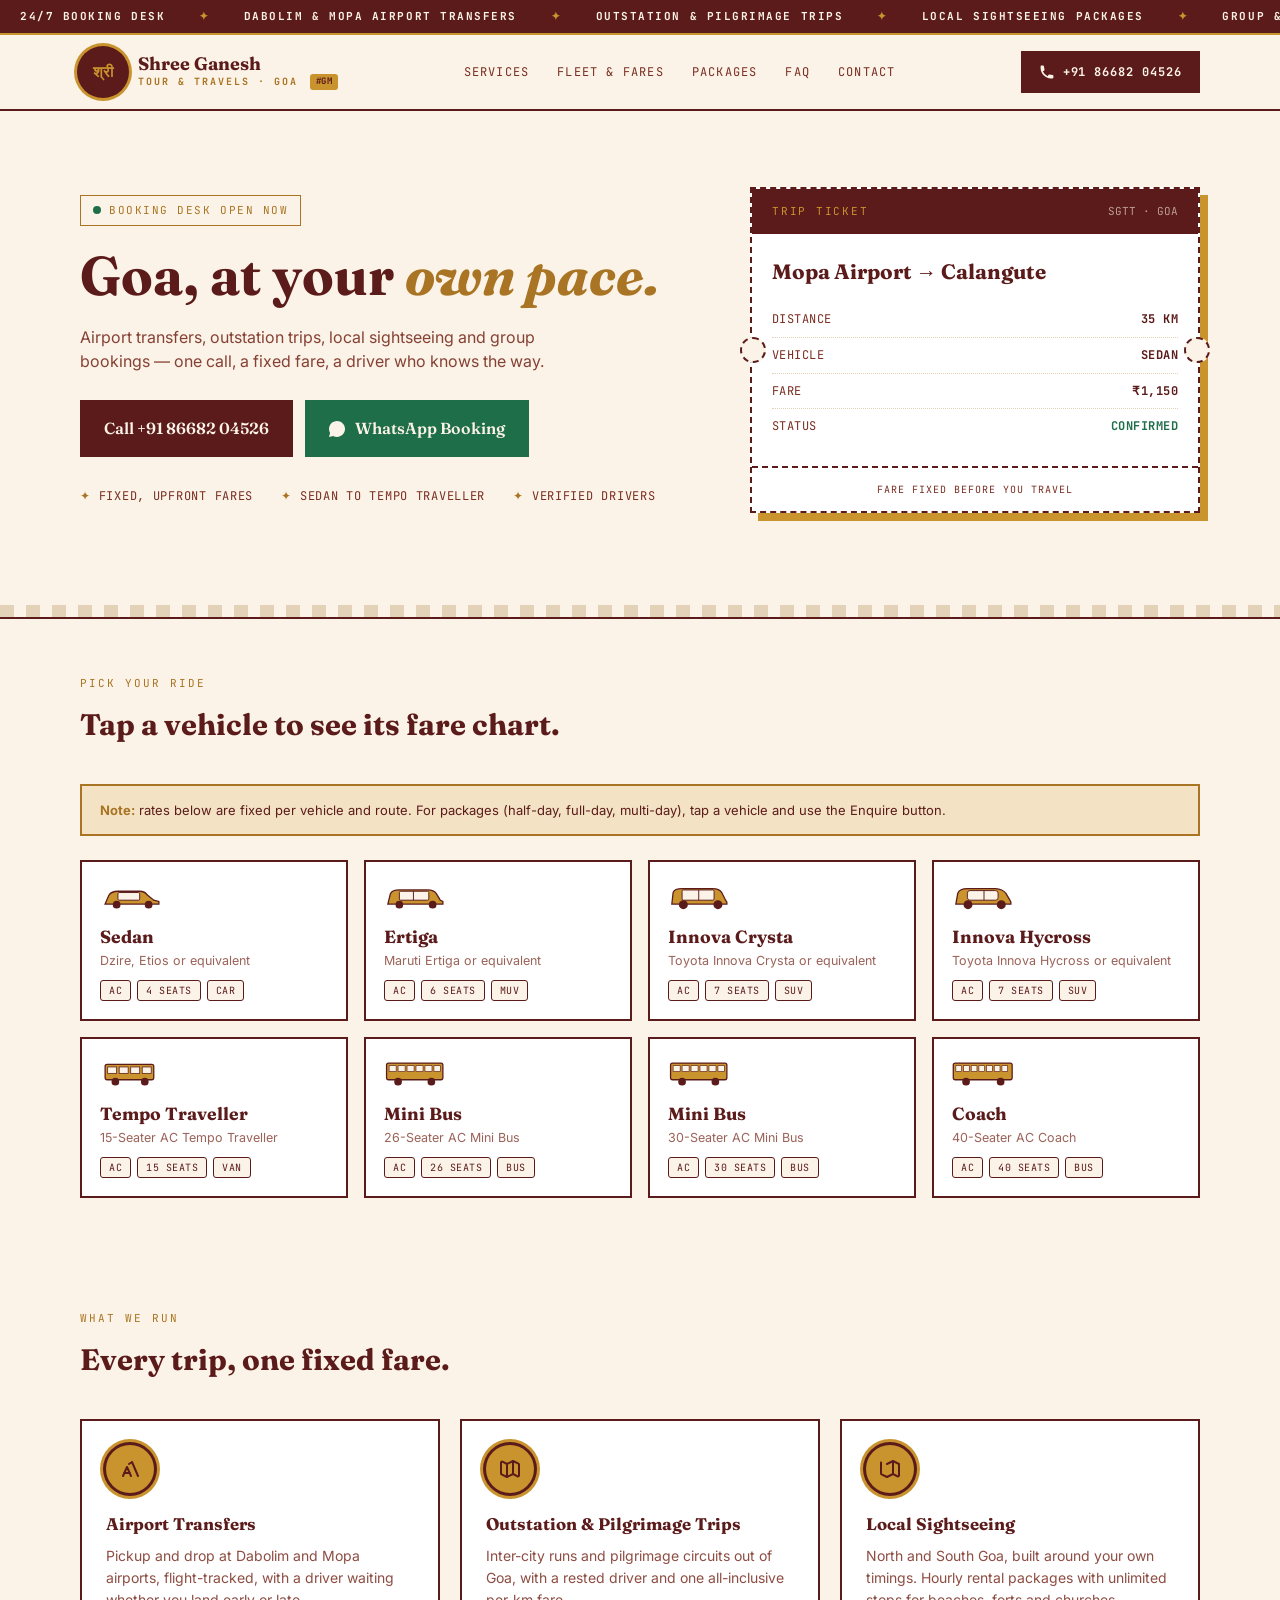
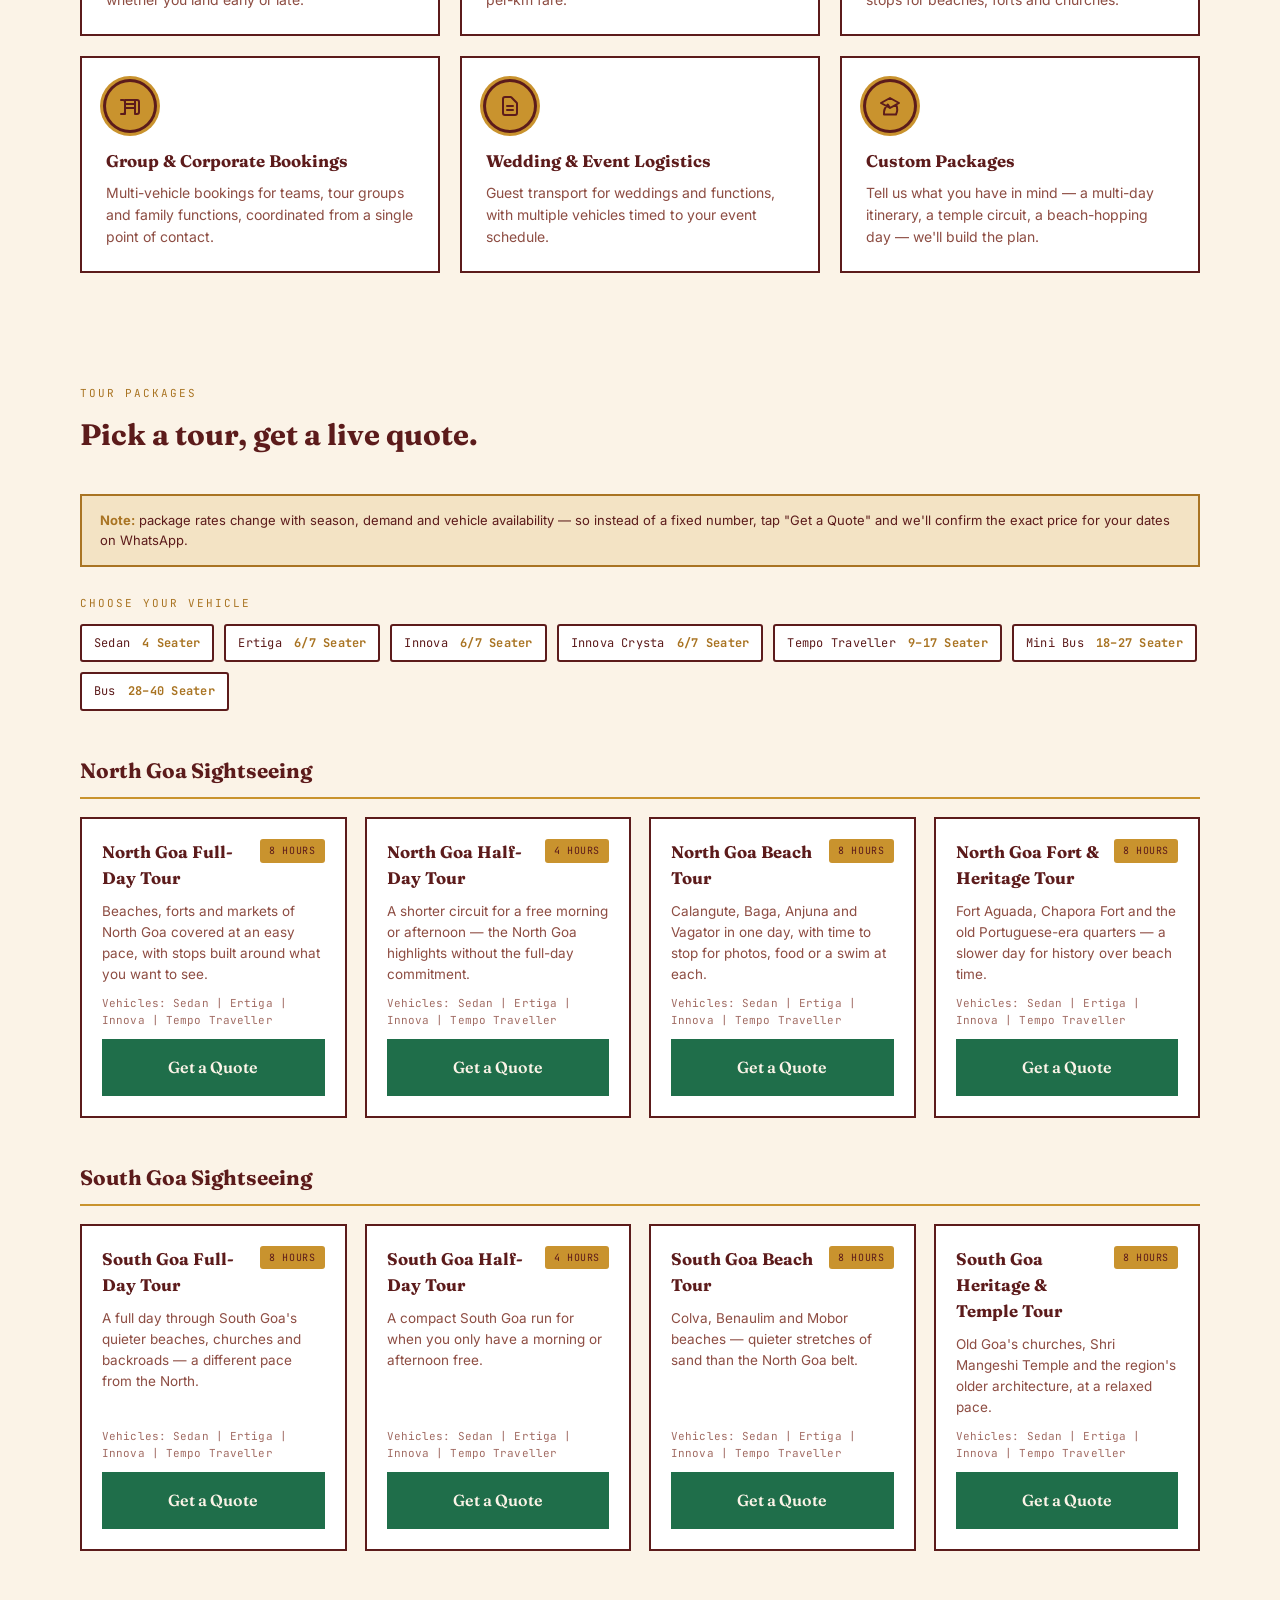
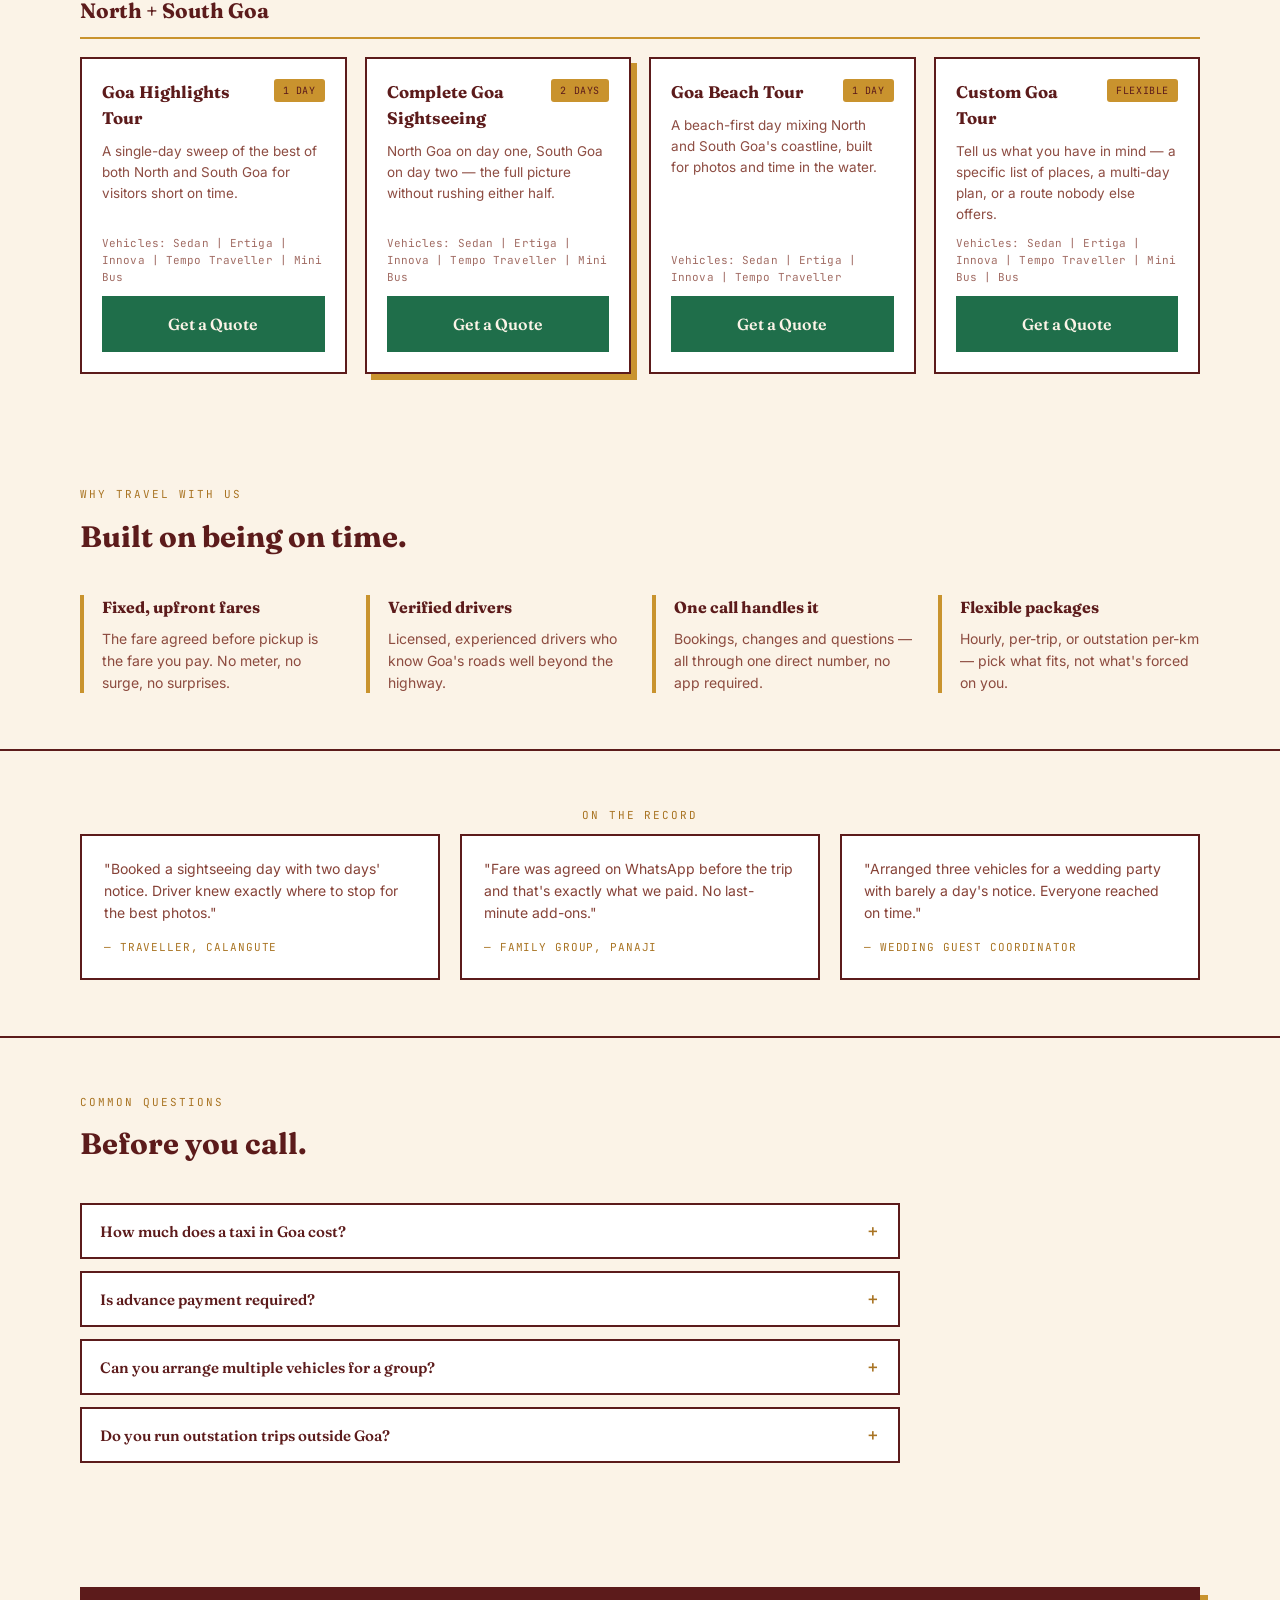
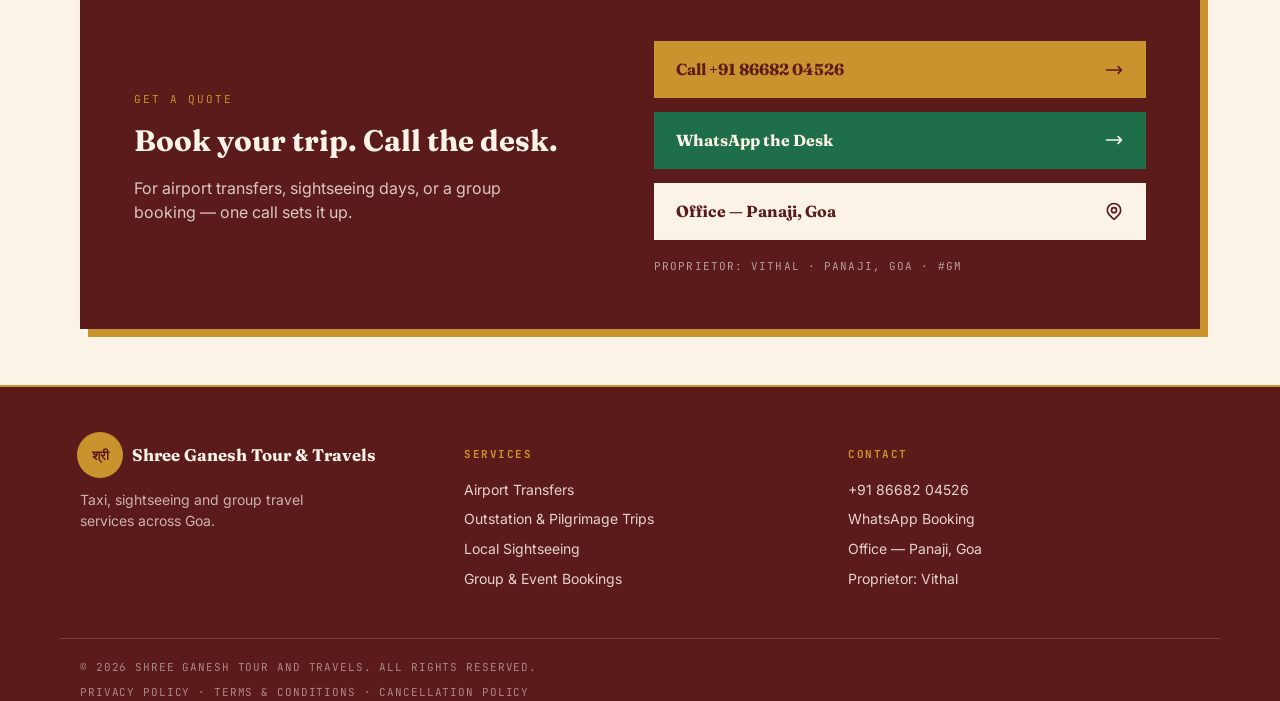
==== commit 64732225: "Add files via upload" ====
--- a/index.html
+++ b/index.html
@@ -586,7 +586,7 @@
   </div>
   <div class="footer-bottom">
     <span>© 2026 Shree Ganesh Tour and Travels. All rights reserved.</span>
-    <span>Goa · North &amp; South</span>
+    <span><a href="privacy-policy.html">Privacy Policy</a> · <a href="terms-conditions.html">Terms &amp; Conditions</a> · <a href="cancellation-policy.html">Cancellation Policy</a></span>
   </div>
 </footer>
 
--- a/style.css
+++ b/style.css
@@ -270,3 +270,267 @@
 @media (prefers-reduced-motion: reduce) {
   .ticker-track, .pulse-dot { animation: none !important; }
 }
+
+/* ============================================================
+   VEHICLE FLEET PICKER + MODAL
+   ============================================================ */
+
+.gm-tag {
+  display: inline-block;
+  background: var(--gold);
+  color: var(--ink);
+  font-family: var(--font-mono);
+  font-size: 9px;
+  font-weight: 700;
+  letter-spacing: 0.05em;
+  padding: 1px 6px;
+  border-radius: 3px;
+  margin-left: 4px;
+  vertical-align: middle;
+}
+
+.vehicle-grid {
+  display: grid;
+  grid-template-columns: 1fr;
+  gap: 16px;
+}
+.vehicle-card {
+  display: flex;
+  flex-direction: column;
+  align-items: flex-start;
+  gap: 6px;
+  background: var(--white);
+  border: 2px solid var(--ink);
+  padding: 18px;
+  cursor: pointer;
+  text-align: left;
+  font-family: var(--font-body);
+  transition: box-shadow 0.15s, transform 0.15s;
+}
+.vehicle-card:hover { box-shadow: 6px 6px 0 var(--gold); transform: translate(-2px, -2px); }
+.vehicle-icon { display: block; margin-bottom: 6px; }
+.vehicle-name { font-family: var(--font-display); font-weight: 700; font-size: 1.1rem; color: var(--ink); }
+.vehicle-tagline { font-size: 12.5px; color: var(--ink2); opacity: 0.75; }
+.vehicle-badges { display: flex; flex-wrap: wrap; gap: 6px; margin-top: 6px; }
+.vbadge {
+  font-family: var(--font-mono);
+  font-size: 10px;
+  letter-spacing: 0.05em;
+  text-transform: uppercase;
+  background: var(--paper);
+  border: 1px solid var(--ink);
+  color: var(--ink);
+  padding: 3px 8px;
+  border-radius: 3px;
+}
+
+/* Modal */
+.modal-overlay {
+  display: none;
+  position: fixed;
+  inset: 0;
+  background: rgba(28, 12, 12, 0.6);
+  z-index: 100;
+  align-items: flex-start;
+  justify-content: center;
+  padding: 20px;
+  overflow-y: auto;
+}
+.modal-overlay.open { display: flex; }
+.modal-panel {
+  background: var(--paper);
+  border: 2px solid var(--ink);
+  box-shadow: 8px 8px 0 var(--gold);
+  max-width: 640px;
+  width: 100%;
+  padding: 24px;
+  position: relative;
+  margin: 30px auto;
+}
+.modal-close {
+  position: absolute;
+  top: 14px; right: 14px;
+  width: 34px; height: 34px;
+  border: 2px solid var(--ink);
+  background: var(--white);
+  color: var(--ink);
+  cursor: pointer;
+  font-size: 16px;
+  line-height: 1;
+}
+.modal-head { display: flex; align-items: center; gap: 16px; margin-bottom: 20px; padding-right: 40px; }
+.modal-icon { flex-shrink: 0; width: 64px; height: 40px; background: var(--ink); display: flex; align-items: center; justify-content: center; border: 2px solid var(--ink); }
+.modal-head h3 { font-family: var(--font-display); font-weight: 700; font-size: 1.3rem; margin: 0 0 2px; color: var(--ink); }
+.modal-tagline { font-size: 13px; color: var(--ink2); opacity: 0.75; margin: 0 0 6px; }
+
+.modal-tabs { display: flex; gap: 8px; margin-bottom: 16px; flex-wrap: wrap; }
+.modal-tab {
+  font-family: var(--font-mono);
+  font-size: 11px;
+  letter-spacing: 0.06em;
+  text-transform: uppercase;
+  padding: 9px 14px;
+  border: 2px solid var(--ink);
+  background: var(--white);
+  color: var(--ink);
+  cursor: pointer;
+}
+.modal-tab.active { background: var(--ink); color: var(--paper); }
+.modal-packages { border-top: 2px dashed var(--line); padding-top: 4px; }
+
+.btn-enquire {
+  display: inline-block;
+  font-family: var(--font-mono);
+  font-size: 11px;
+  letter-spacing: 0.05em;
+  text-transform: uppercase;
+  font-weight: 700;
+  background: var(--go);
+  color: var(--paper);
+  padding: 8px 14px;
+  border: 2px solid var(--go);
+  white-space: nowrap;
+}
+.btn-enquire:hover { opacity: 0.9; }
+
+.package-mini-grid { display: grid; grid-template-columns: 1fr; gap: 10px; }
+.package-mini {
+  display: flex;
+  align-items: center;
+  justify-content: space-between;
+  border: 2px solid var(--ink);
+  background: var(--white);
+  padding: 12px 14px;
+  gap: 12px;
+}
+.package-mini-name { font-family: var(--font-display); font-weight: 600; font-size: 14px; color: var(--ink); }
+.package-mini-name span { display: block; font-family: var(--font-mono); font-size: 10px; letter-spacing: 0.05em; text-transform: uppercase; color: var(--ink2); opacity: 0.7; margin-top: 2px; }
+
+@media (min-width: 600px) {
+  .vehicle-grid { grid-template-columns: repeat(2, 1fr); }
+  .package-mini-grid { grid-template-columns: repeat(3, 1fr); }
+}
+@media (min-width: 900px) {
+  .vehicle-grid { grid-template-columns: repeat(3, 1fr); }
+}
+@media (min-width: 1024px) {
+  .vehicle-grid { grid-template-columns: repeat(4, 1fr); }
+}
+
+/* ============================================================
+   TOUR PACKAGES (quote-based, no fixed prices)
+   ============================================================ */
+
+.vehicle-ref-strip { margin-bottom: 8px; }
+.vref-list { display: flex; flex-wrap: wrap; gap: 10px; }
+.vref-chip {
+  font-family: var(--font-mono);
+  font-size: 12px;
+  letter-spacing: 0.02em;
+  background: var(--white);
+  border: 2px solid var(--ink);
+  color: var(--ink);
+  padding: 8px 12px;
+  border-radius: 3px;
+}
+.vref-chip em {
+  font-style: normal;
+  color: var(--gold2);
+  font-weight: 700;
+  margin-left: 5px;
+}
+
+.tour-cat-heading {
+  font-family: var(--font-display);
+  font-weight: 700;
+  font-size: 1.3rem;
+  color: var(--ink);
+  margin: 44px 0 18px;
+  padding-bottom: 10px;
+  border-bottom: 2px solid var(--gold);
+}
+
+.tour-grid {
+  display: grid;
+  grid-template-columns: 1fr;
+  gap: 18px;
+}
+.tour-card {
+  border: 2px solid var(--ink);
+  background: var(--white);
+  padding: 20px;
+  display: flex;
+  flex-direction: column;
+  gap: 10px;
+}
+.tour-card.featured { box-shadow: 6px 6px 0 var(--gold); }
+.tour-card-top { display: flex; justify-content: space-between; align-items: flex-start; gap: 10px; }
+.tour-card-top h3 { font-family: var(--font-display); font-weight: 700; font-size: 1.05rem; margin: 0; color: var(--ink); }
+.tour-duration {
+  font-family: var(--font-mono);
+  font-size: 10px;
+  letter-spacing: 0.06em;
+  text-transform: uppercase;
+  background: var(--gold);
+  color: var(--ink);
+  padding: 4px 9px;
+  border-radius: 3px;
+  white-space: nowrap;
+  flex-shrink: 0;
+}
+.tour-desc { font-size: 13.5px; color: var(--ink2); opacity: 0.85; flex-grow: 1; }
+.tour-vehicles { font-family: var(--font-mono); font-size: 11px; color: var(--ink2); opacity: 0.7; letter-spacing: 0.01em; }
+
+@media (min-width: 700px) {
+  .tour-grid { grid-template-columns: repeat(2, 1fr); }
+}
+@media (min-width: 1024px) {
+  .tour-grid { grid-template-columns: repeat(4, 1fr); }
+}
+
+/* ============================================================
+   LEGAL PAGES (privacy, terms, cancellation)
+   ============================================================ */
+
+.page-hero {
+  background: var(--ink);
+  color: var(--paper);
+  border-bottom: 2px solid var(--gold);
+  padding: 40px 20px 36px;
+}
+.page-hero-inner { max-width: 1160px; margin: 0 auto; }
+.breadcrumb {
+  font-family: var(--font-mono);
+  font-size: 11px;
+  letter-spacing: 0.1em;
+  text-transform: uppercase;
+  color: rgba(251,243,231,0.55);
+  margin-bottom: 12px;
+}
+.breadcrumb a:hover { color: var(--gold); }
+.page-hero-title {
+  font-family: var(--font-display);
+  font-weight: 700;
+  font-size: 1.9rem;
+  margin: 0;
+}
+
+.legal-content { max-width: 760px; }
+.legal-content h2 {
+  font-family: var(--font-display);
+  font-weight: 700;
+  font-size: 1.2rem;
+  color: var(--ink);
+  margin: 30px 0 10px;
+}
+.legal-content h2:first-child { margin-top: 0; }
+.legal-content p, .legal-content li { font-size: 14px; color: var(--ink2); line-height: 1.7; }
+.legal-content ul { padding-left: 20px; list-style: disc; margin: 10px 0; }
+.legal-content .updated {
+  font-family: var(--font-mono);
+  font-size: 11px;
+  letter-spacing: 0.08em;
+  text-transform: uppercase;
+  color: var(--gold2);
+  margin-bottom: 22px;
+}
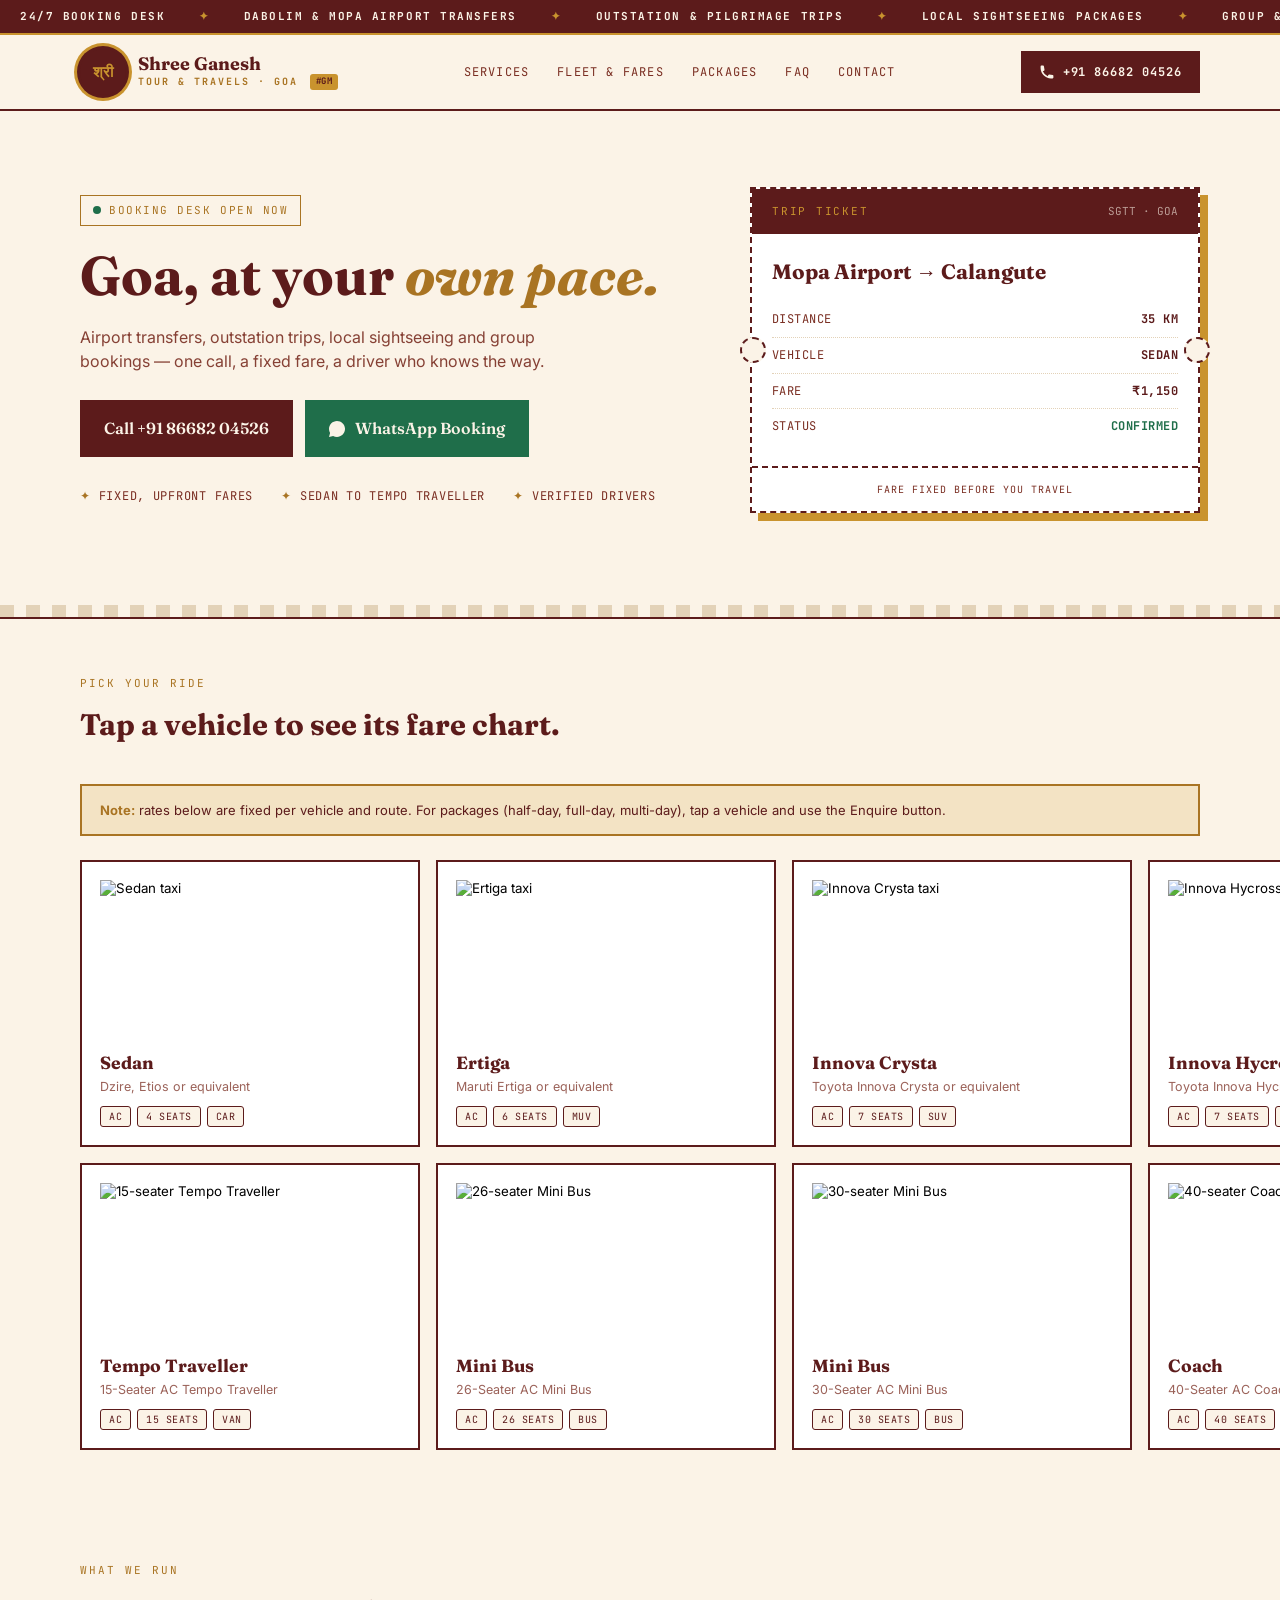
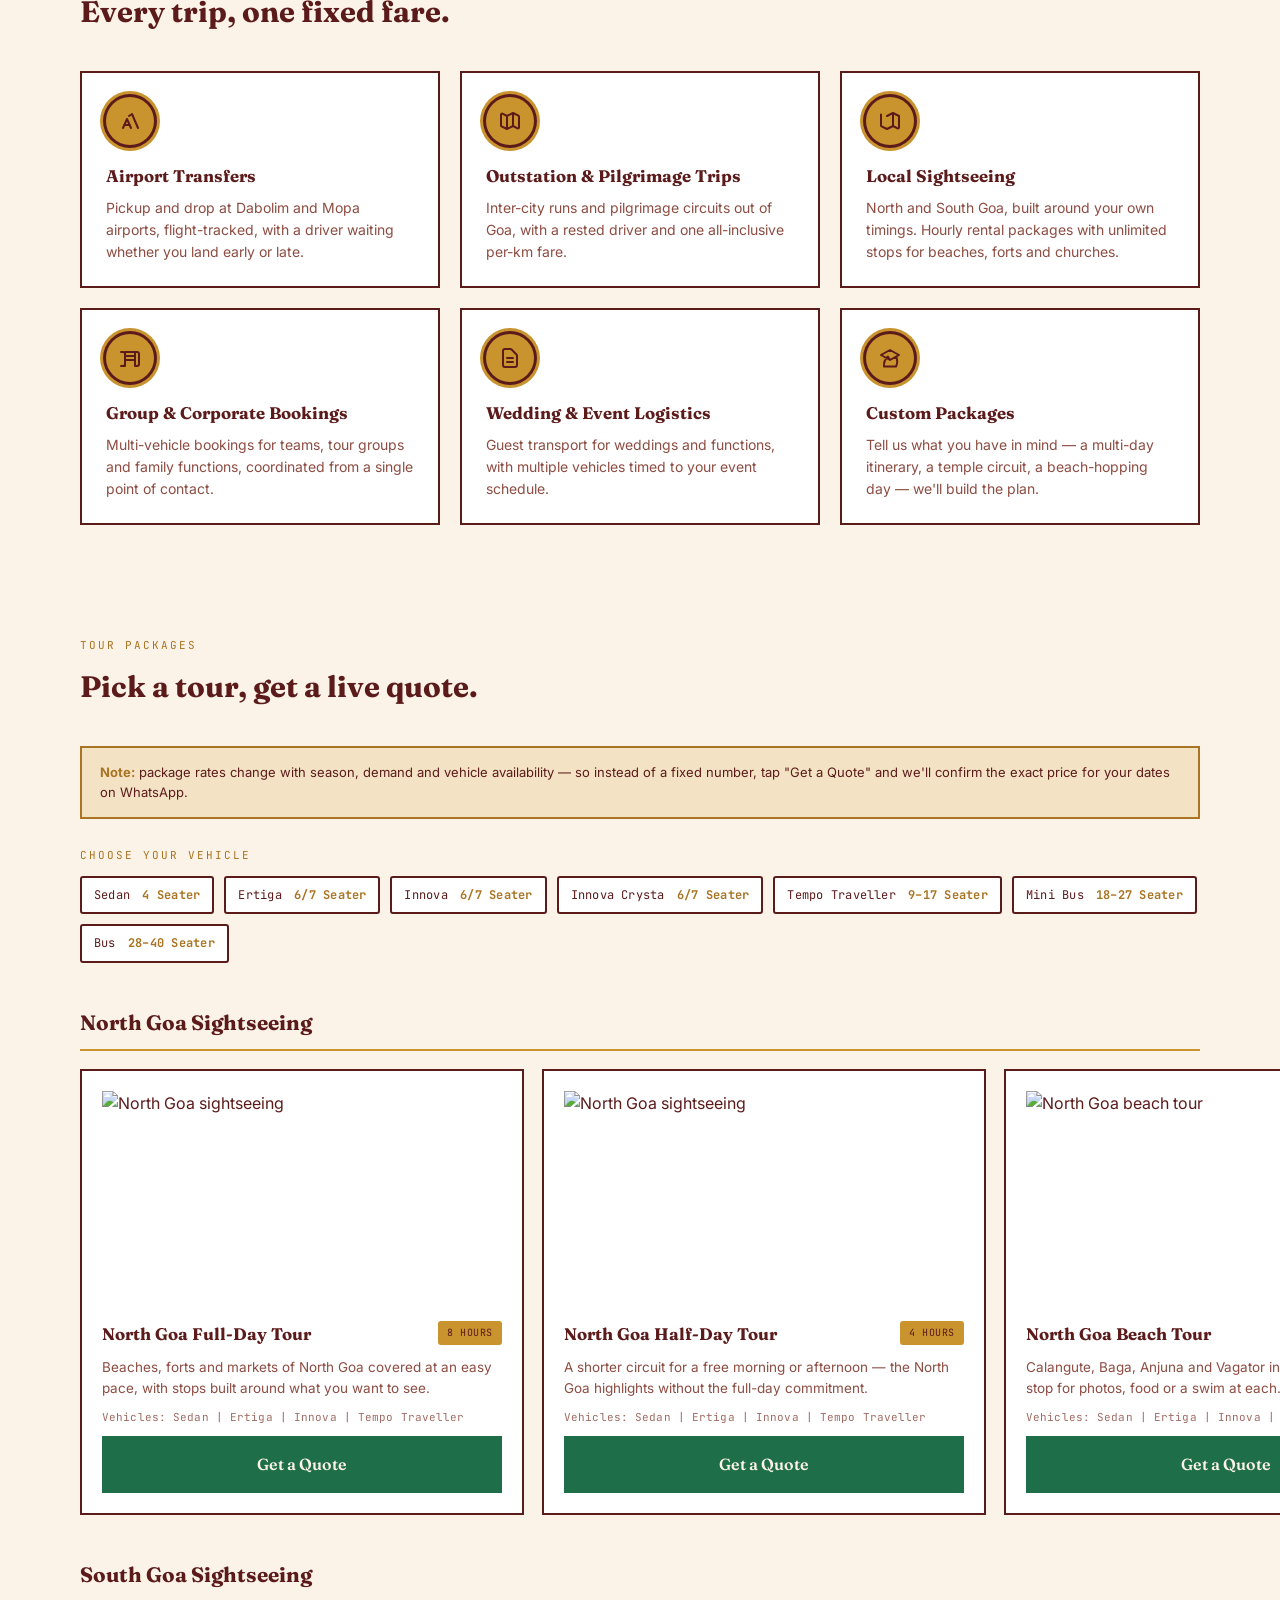
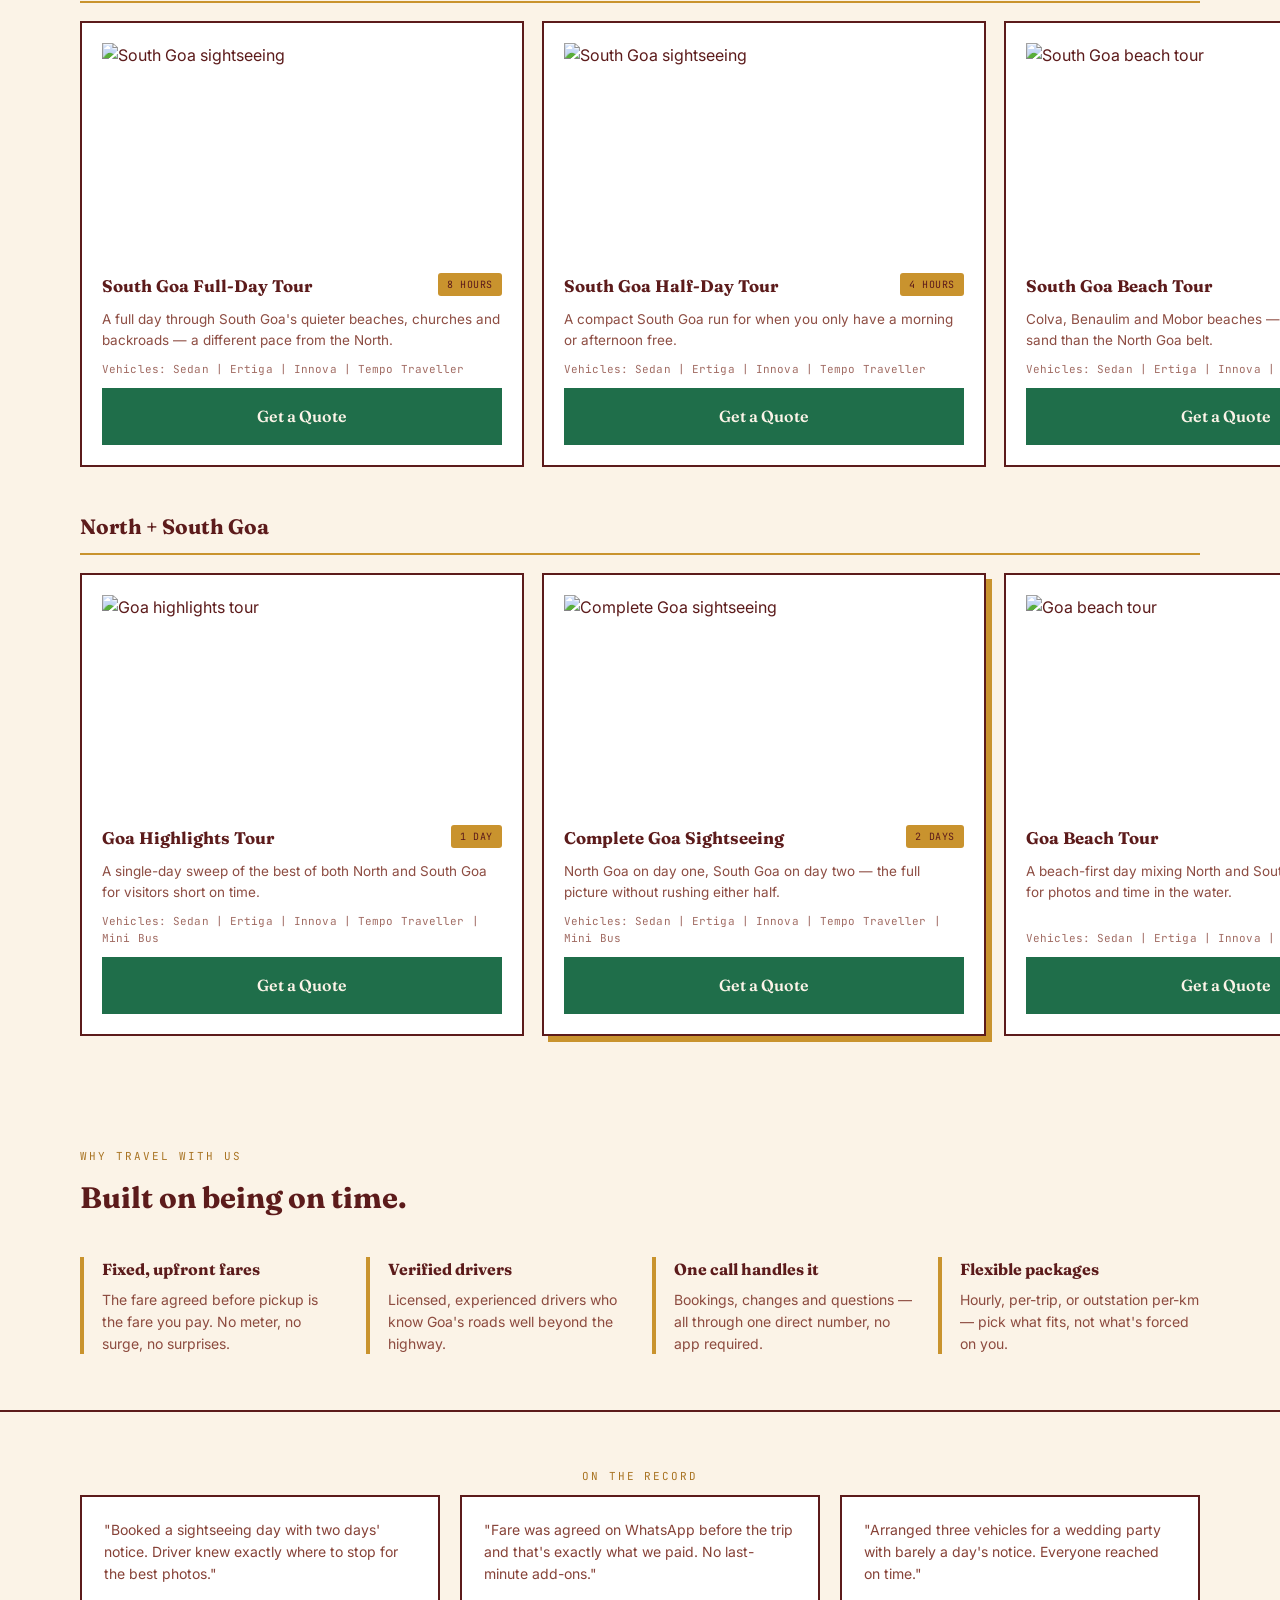
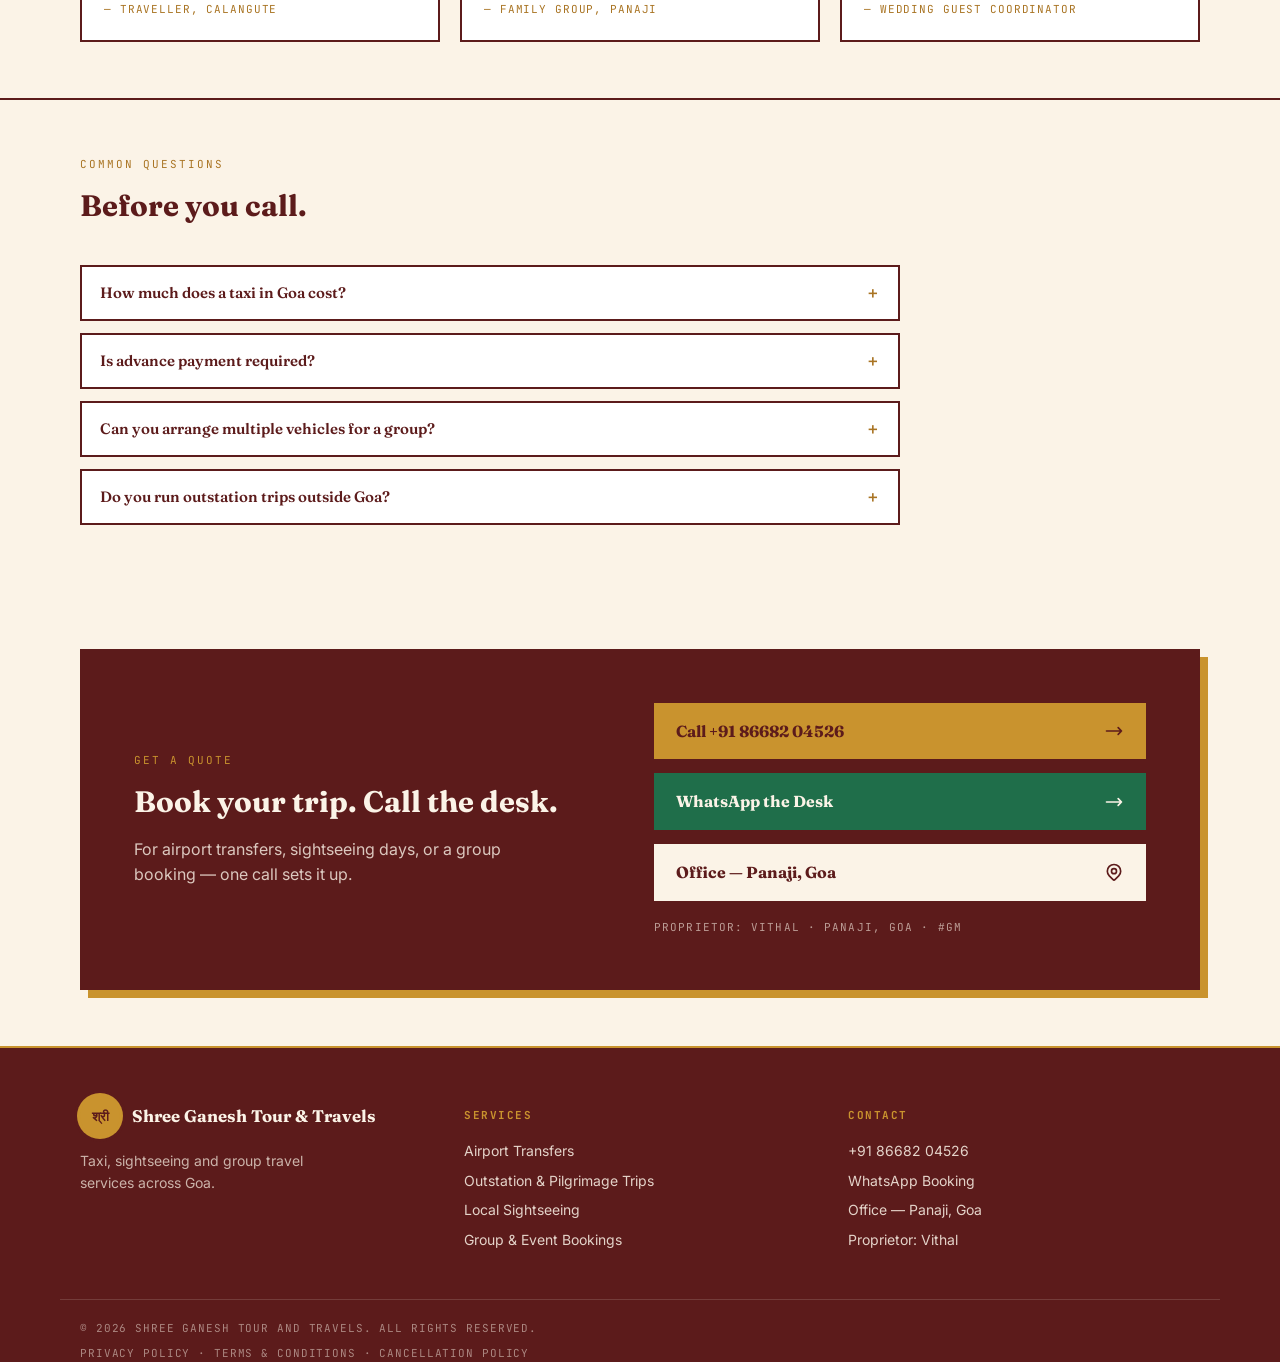
==== commit b3187491: "Replace SVG icons with images in vehicle and tour cards Replaced SVG icons with image tags for vario" ====
--- a/index.html
+++ b/index.html
@@ -132,72 +132,56 @@
   <div class="vehicle-grid" style="margin-top:24px;">
 
     <button type="button" class="vehicle-card" data-vehicle="sedan">
-      <span class="vehicle-icon">
-        <svg viewBox="0 0 100 50" width="64" height="34"><path d="M8 36 L14 22 Q18 16 28 16 L62 16 Q70 16 74 22 L84 30 L92 32 L92 36 Z" fill="var(--gold)" stroke="var(--ink)" stroke-width="2"/><rect x="28" y="18" width="34" height="12" rx="2" fill="var(--paper)" stroke="var(--ink)" stroke-width="1.5"/><circle cx="26" cy="37" r="6" fill="var(--ink)"/><circle cx="76" cy="37" r="6" fill="var(--ink)"/></svg>
-      </span>
+      <span class="vehicle-icon"><img src="images/vehicle-sedan.jpg" alt="Sedan taxi" width="300" height="160" loading="lazy"></span>
       <span class="vehicle-name">Sedan</span>
       <span class="vehicle-tagline">Dzire, Etios or equivalent</span>
       <span class="vehicle-badges"><span class="vbadge">AC</span><span class="vbadge">4 Seats</span><span class="vbadge">Car</span></span>
     </button>
 
     <button type="button" class="vehicle-card" data-vehicle="ertiga">
-      <span class="vehicle-icon">
-        <svg viewBox="0 0 100 50" width="64" height="34"><path d="M6 36 L10 20 Q13 14 24 14 L68 14 Q78 14 82 20 L88 30 L92 32 L92 36 Z" fill="var(--gold)" stroke="var(--ink)" stroke-width="2"/><rect x="24" y="16" width="46" height="14" rx="2" fill="var(--paper)" stroke="var(--ink)" stroke-width="1.5"/><line x1="46" y1="16" x2="46" y2="30" stroke="var(--ink)" stroke-width="1.5"/><circle cx="24" cy="37" r="6" fill="var(--ink)"/><circle cx="76" cy="37" r="6" fill="var(--ink)"/></svg>
-      </span>
+      <span class="vehicle-icon"><img src="images/vehicle-ertiga.jpg" alt="Ertiga taxi" width="300" height="160" loading="lazy"></span>
       <span class="vehicle-name">Ertiga</span>
       <span class="vehicle-tagline">Maruti Ertiga or equivalent</span>
       <span class="vehicle-badges"><span class="vbadge">AC</span><span class="vbadge">6 Seats</span><span class="vbadge">MUV</span></span>
     </button>
 
     <button type="button" class="vehicle-card" data-vehicle="innova-crysta">
-      <span class="vehicle-icon">
-        <svg viewBox="0 0 100 50" width="64" height="34"><path d="M6 36 L8 18 Q10 12 22 12 L70 12 Q80 12 84 18 L90 30 L92 33 L92 36 Z" fill="var(--gold)" stroke="var(--ink)" stroke-width="2"/><rect x="22" y="14" width="50" height="16" rx="2" fill="var(--paper)" stroke="var(--ink)" stroke-width="1.5"/><line x1="48" y1="14" x2="48" y2="30" stroke="var(--ink)" stroke-width="1.5"/><circle cx="24" cy="37" r="7" fill="var(--ink)"/><circle cx="78" cy="37" r="7" fill="var(--ink)"/></svg>
-      </span>
+      <span class="vehicle-icon"><img src="images/vehicle-innova-crysta.jpg" alt="Innova Crysta taxi" width="300" height="160" loading="lazy"></span>
       <span class="vehicle-name">Innova Crysta</span>
       <span class="vehicle-tagline">Toyota Innova Crysta or equivalent</span>
       <span class="vehicle-badges"><span class="vbadge">AC</span><span class="vbadge">7 Seats</span><span class="vbadge">SUV</span></span>
     </button>
 
     <button type="button" class="vehicle-card" data-vehicle="innova-hycross">
-      <span class="vehicle-icon">
-        <svg viewBox="0 0 100 50" width="64" height="34"><path d="M6 36 L9 19 Q12 12 24 12 L68 12 Q79 13 84 19 L90 29 L92 33 L92 36 Z" fill="var(--gold)" stroke="var(--ink)" stroke-width="2"/><rect x="24" y="15" width="48" height="15" rx="4" fill="var(--paper)" stroke="var(--ink)" stroke-width="1.5"/><line x1="50" y1="15" x2="50" y2="30" stroke="var(--ink)" stroke-width="1.5"/><circle cx="25" cy="37" r="7" fill="var(--ink)"/><circle cx="77" cy="37" r="7" fill="var(--ink)"/></svg>
-      </span>
+      <span class="vehicle-icon"><img src="images/vehicle-innova-hycross.jpg" alt="Innova Hycross taxi" width="300" height="160" loading="lazy"></span>
       <span class="vehicle-name">Innova Hycross</span>
       <span class="vehicle-tagline">Toyota Innova Hycross or equivalent</span>
       <span class="vehicle-badges"><span class="vbadge">AC</span><span class="vbadge">7 Seats</span><span class="vbadge">SUV</span></span>
     </button>
 
     <button type="button" class="vehicle-card" data-vehicle="tempo-15">
-      <span class="vehicle-icon">
-        <svg viewBox="0 0 100 50" width="64" height="34"><rect x="8" y="10" width="76" height="24" rx="3" fill="var(--gold)" stroke="var(--ink)" stroke-width="2"/><rect x="12" y="14" width="14" height="10" fill="var(--paper)" stroke="var(--ink)" stroke-width="1.2"/><rect x="30" y="14" width="14" height="10" fill="var(--paper)" stroke="var(--ink)" stroke-width="1.2"/><rect x="48" y="14" width="14" height="10" fill="var(--paper)" stroke="var(--ink)" stroke-width="1.2"/><rect x="66" y="14" width="14" height="10" fill="var(--paper)" stroke="var(--ink)" stroke-width="1.2"/><circle cx="24" cy="37" r="6" fill="var(--ink)"/><circle cx="70" cy="37" r="6" fill="var(--ink)"/></svg>
-      </span>
+      <span class="vehicle-icon"><img src="images/vehicle-tempo-15.jpg" alt="15-seater Tempo Traveller" width="300" height="160" loading="lazy"></span>
       <span class="vehicle-name">Tempo Traveller</span>
       <span class="vehicle-tagline">15-Seater AC Tempo Traveller</span>
       <span class="vehicle-badges"><span class="vbadge">AC</span><span class="vbadge">15 Seats</span><span class="vbadge">Van</span></span>
     </button>
 
     <button type="button" class="vehicle-card" data-vehicle="bus-26">
-      <span class="vehicle-icon">
-        <svg viewBox="0 0 100 50" width="64" height="34"><rect x="4" y="8" width="88" height="26" rx="3" fill="var(--gold)" stroke="var(--ink)" stroke-width="2"/><rect x="8" y="12" width="11" height="9" fill="var(--paper)" stroke="var(--ink)" stroke-width="1"/><rect x="22" y="12" width="11" height="9" fill="var(--paper)" stroke="var(--ink)" stroke-width="1"/><rect x="36" y="12" width="11" height="9" fill="var(--paper)" stroke="var(--ink)" stroke-width="1"/><rect x="50" y="12" width="11" height="9" fill="var(--paper)" stroke="var(--ink)" stroke-width="1"/><rect x="64" y="12" width="11" height="9" fill="var(--paper)" stroke="var(--ink)" stroke-width="1"/><rect x="78" y="12" width="10" height="9" fill="var(--paper)" stroke="var(--ink)" stroke-width="1"/><circle cx="22" cy="37" r="6" fill="var(--ink)"/><circle cx="74" cy="37" r="6" fill="var(--ink)"/></svg>
-      </span>
+      <span class="vehicle-icon"><img src="images/vehicle-bus-26.jpg" alt="26-seater Mini Bus" width="300" height="160" loading="lazy"></span>
       <span class="vehicle-name">Mini Bus</span>
       <span class="vehicle-tagline">26-Seater AC Mini Bus</span>
       <span class="vehicle-badges"><span class="vbadge">AC</span><span class="vbadge">26 Seats</span><span class="vbadge">Bus</span></span>
     </button>
 
     <button type="button" class="vehicle-card" data-vehicle="bus-30">
-      <span class="vehicle-icon">
-        <svg viewBox="0 0 100 50" width="64" height="34"><rect x="4" y="8" width="88" height="26" rx="3" fill="var(--gold)" stroke="var(--ink)" stroke-width="2"/><rect x="8" y="12" width="11" height="9" fill="var(--paper)" stroke="var(--ink)" stroke-width="1"/><rect x="22" y="12" width="11" height="9" fill="var(--paper)" stroke="var(--ink)" stroke-width="1"/><rect x="36" y="12" width="11" height="9" fill="var(--paper)" stroke="var(--ink)" stroke-width="1"/><rect x="50" y="12" width="11" height="9" fill="var(--paper)" stroke="var(--ink)" stroke-width="1"/><rect x="64" y="12" width="11" height="9" fill="var(--paper)" stroke="var(--ink)" stroke-width="1"/><rect x="78" y="12" width="10" height="9" fill="var(--paper)" stroke="var(--ink)" stroke-width="1"/><circle cx="22" cy="37" r="6" fill="var(--ink)"/><circle cx="74" cy="37" r="6" fill="var(--ink)"/></svg>
-      </span>
+      <span class="vehicle-icon"><img src="images/vehicle-bus-30.jpg" alt="30-seater Mini Bus" width="300" height="160" loading="lazy"></span>
       <span class="vehicle-name">Mini Bus</span>
       <span class="vehicle-tagline">30-Seater AC Mini Bus</span>
       <span class="vehicle-badges"><span class="vbadge">AC</span><span class="vbadge">30 Seats</span><span class="vbadge">Bus</span></span>
     </button>
 
     <button type="button" class="vehicle-card" data-vehicle="bus-40">
-      <span class="vehicle-icon">
-        <svg viewBox="0 0 100 50" width="64" height="34"><rect x="2" y="8" width="92" height="26" rx="3" fill="var(--gold)" stroke="var(--ink)" stroke-width="2"/><rect x="6" y="12" width="9" height="9" fill="var(--paper)" stroke="var(--ink)" stroke-width="1"/><rect x="18" y="12" width="9" height="9" fill="var(--paper)" stroke="var(--ink)" stroke-width="1"/><rect x="30" y="12" width="9" height="9" fill="var(--paper)" stroke="var(--ink)" stroke-width="1"/><rect x="42" y="12" width="9" height="9" fill="var(--paper)" stroke="var(--ink)" stroke-width="1"/><rect x="54" y="12" width="9" height="9" fill="var(--paper)" stroke="var(--ink)" stroke-width="1"/><rect x="66" y="12" width="9" height="9" fill="var(--paper)" stroke="var(--ink)" stroke-width="1"/><rect x="78" y="12" width="9" height="9" fill="var(--paper)" stroke="var(--ink)" stroke-width="1"/><circle cx="22" cy="37" r="6" fill="var(--ink)"/><circle cx="76" cy="37" r="6" fill="var(--ink)"/></svg>
-      </span>
+      <span class="vehicle-icon"><img src="images/vehicle-bus-40.jpg" alt="40-seater Coach" width="300" height="160" loading="lazy"></span>
       <span class="vehicle-name">Coach</span>
       <span class="vehicle-tagline">40-Seater AC Coach</span>
       <span class="vehicle-badges"><span class="vbadge">AC</span><span class="vbadge">40 Seats</span><span class="vbadge">Bus</span></span>
@@ -324,6 +308,7 @@
   <div class="tour-grid">
 
     <div class="tour-card">
+      <div class="tour-card-image"><img src="images/scene-sightseeing.jpg" alt="North Goa sightseeing" width="400" height="220" loading="lazy"></div>
       <div class="tour-card-top">
         <h3>North Goa Full-Day Tour</h3>
         <span class="tour-duration">8 Hours</span>
@@ -334,6 +319,7 @@
     </div>
 
     <div class="tour-card">
+      <div class="tour-card-image"><img src="images/scene-sightseeing.jpg" alt="North Goa sightseeing" width="400" height="220" loading="lazy"></div>
       <div class="tour-card-top">
         <h3>North Goa Half-Day Tour</h3>
         <span class="tour-duration">4 Hours</span>
@@ -344,6 +330,7 @@
     </div>
 
     <div class="tour-card">
+      <div class="tour-card-image"><img src="images/scene-beach.jpg" alt="North Goa beach tour" width="400" height="220" loading="lazy"></div>
       <div class="tour-card-top">
         <h3>North Goa Beach Tour</h3>
         <span class="tour-duration">8 Hours</span>
@@ -354,6 +341,7 @@
     </div>
 
     <div class="tour-card">
+      <div class="tour-card-image"><img src="images/scene-fort-heritage.jpg" alt="North Goa fort and heritage" width="400" height="220" loading="lazy"></div>
       <div class="tour-card-top">
         <h3>North Goa Fort &amp; Heritage Tour</h3>
         <span class="tour-duration">8 Hours</span>
@@ -370,6 +358,7 @@
   <div class="tour-grid">
 
     <div class="tour-card">
+      <div class="tour-card-image"><img src="images/scene-sightseeing.jpg" alt="South Goa sightseeing" width="400" height="220" loading="lazy"></div>
       <div class="tour-card-top">
         <h3>South Goa Full-Day Tour</h3>
         <span class="tour-duration">8 Hours</span>
@@ -380,6 +369,7 @@
     </div>
 
     <div class="tour-card">
+      <div class="tour-card-image"><img src="images/scene-sightseeing.jpg" alt="South Goa sightseeing" width="400" height="220" loading="lazy"></div>
       <div class="tour-card-top">
         <h3>South Goa Half-Day Tour</h3>
         <span class="tour-duration">4 Hours</span>
@@ -390,6 +380,7 @@
     </div>
 
     <div class="tour-card">
+      <div class="tour-card-image"><img src="images/scene-beach.jpg" alt="South Goa beach tour" width="400" height="220" loading="lazy"></div>
       <div class="tour-card-top">
         <h3>South Goa Beach Tour</h3>
         <span class="tour-duration">8 Hours</span>
@@ -400,6 +391,7 @@
     </div>
 
     <div class="tour-card">
+      <div class="tour-card-image"><img src="images/scene-temple-heritage.jpg" alt="South Goa heritage and temple" width="400" height="220" loading="lazy"></div>
       <div class="tour-card-top">
         <h3>South Goa Heritage &amp; Temple Tour</h3>
         <span class="tour-duration">8 Hours</span>
@@ -416,6 +408,7 @@
   <div class="tour-grid">
 
     <div class="tour-card">
+      <div class="tour-card-image"><img src="images/scene-sightseeing.jpg" alt="Goa highlights tour" width="400" height="220" loading="lazy"></div>
       <div class="tour-card-top">
         <h3>Goa Highlights Tour</h3>
         <span class="tour-duration">1 Day</span>
@@ -426,6 +419,7 @@
     </div>
 
     <div class="tour-card featured">
+      <div class="tour-card-image"><img src="images/scene-sightseeing.jpg" alt="Complete Goa sightseeing" width="400" height="220" loading="lazy"></div>
       <div class="tour-card-top">
         <h3>Complete Goa Sightseeing</h3>
         <span class="tour-duration">2 Days</span>
@@ -436,6 +430,7 @@
     </div>
 
     <div class="tour-card">
+      <div class="tour-card-image"><img src="images/scene-beach.jpg" alt="Goa beach tour" width="400" height="220" loading="lazy"></div>
       <div class="tour-card-top">
         <h3>Goa Beach Tour</h3>
         <span class="tour-duration">1 Day</span>
@@ -446,6 +441,7 @@
     </div>
 
     <div class="tour-card">
+      <div class="tour-card-image"><img src="images/scene-sightseeing.jpg" alt="Custom Goa tour" width="400" height="220" loading="lazy"></div>
       <div class="tour-card-top">
         <h3>Custom Goa Tour</h3>
         <span class="tour-duration">Flexible</span>
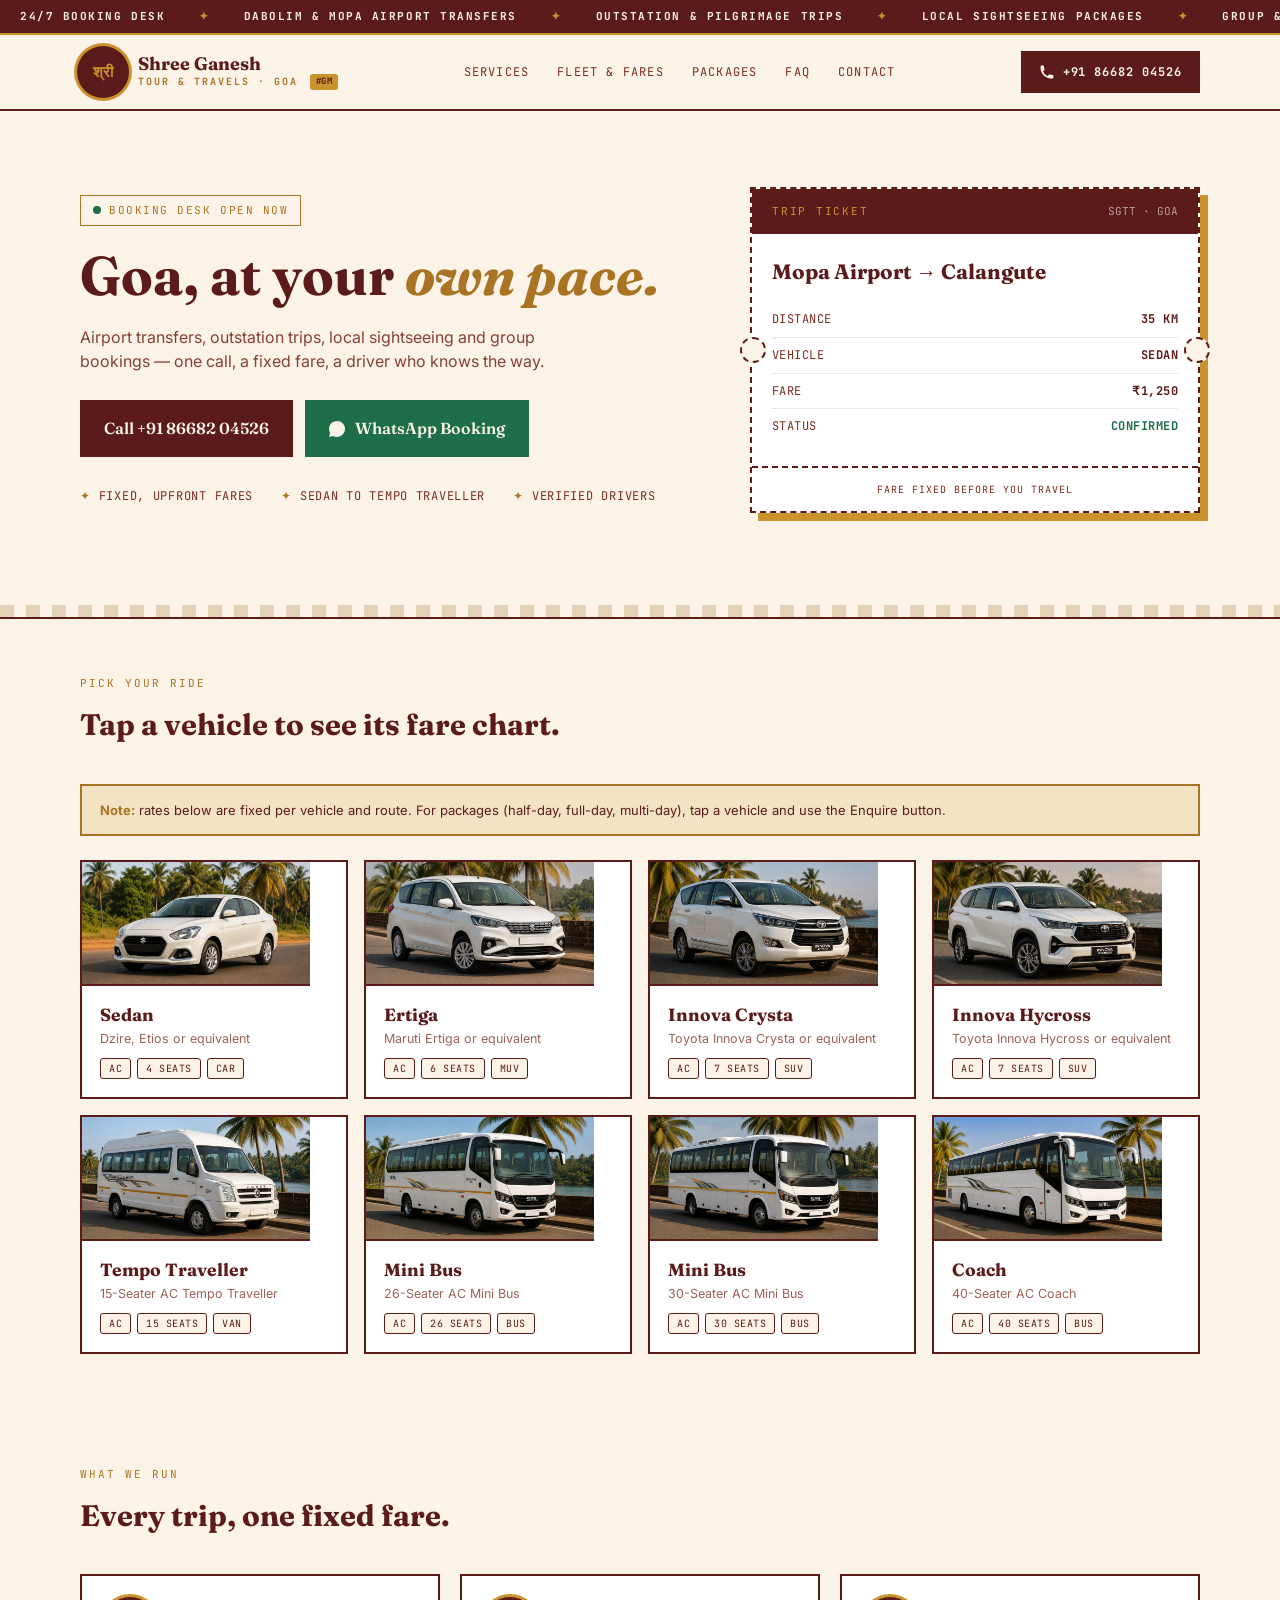
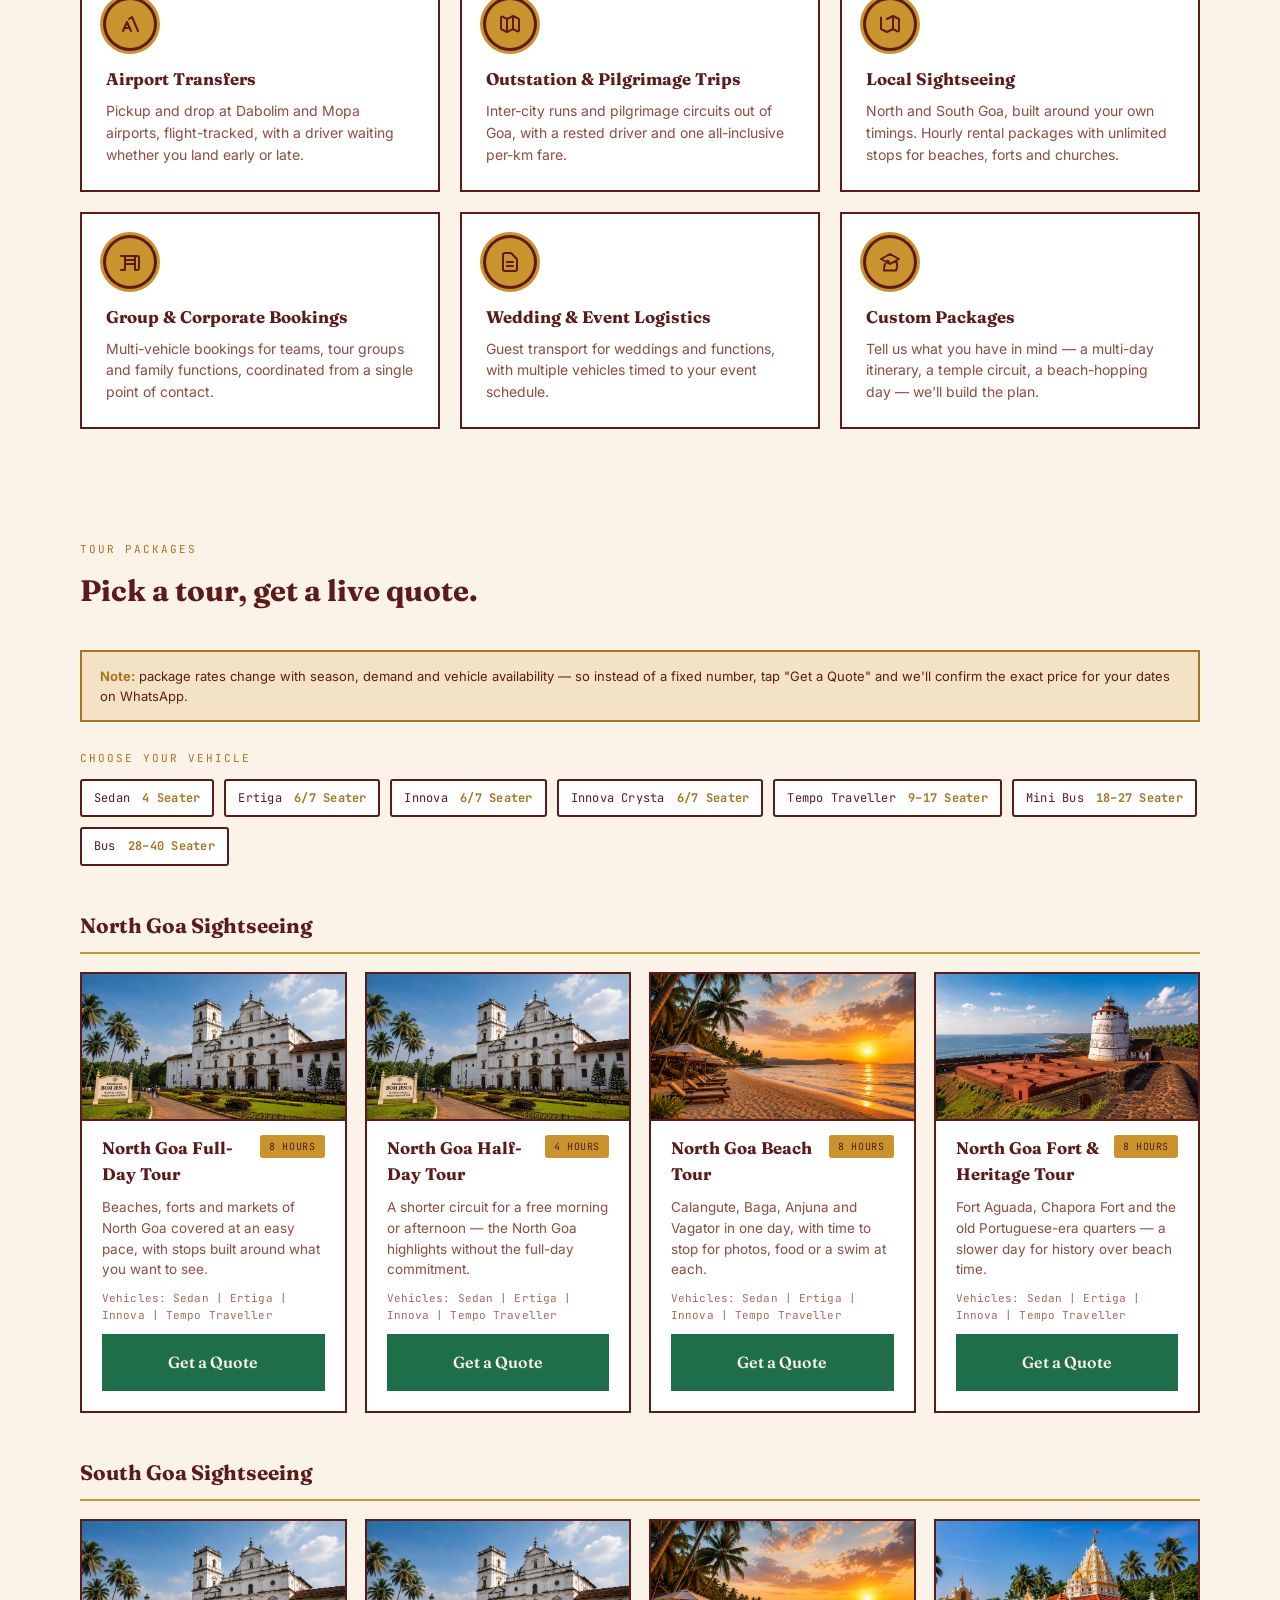
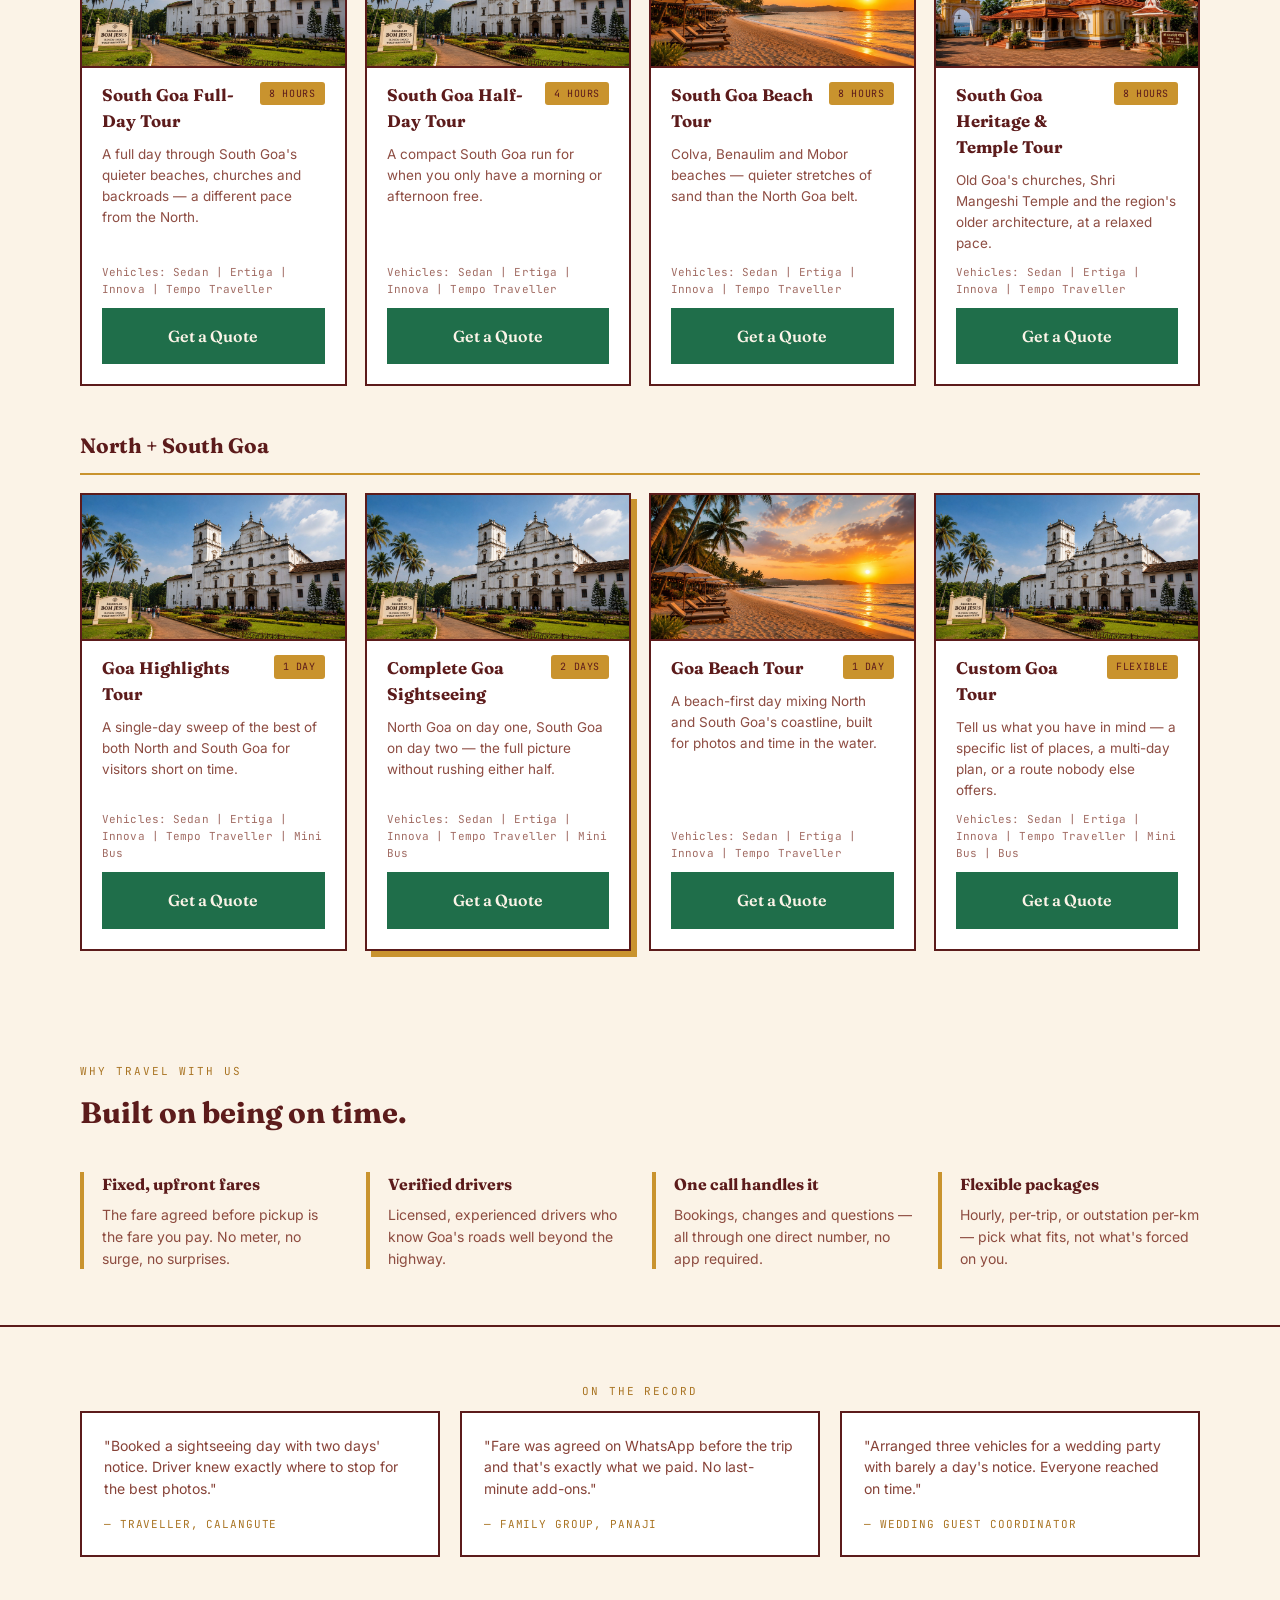
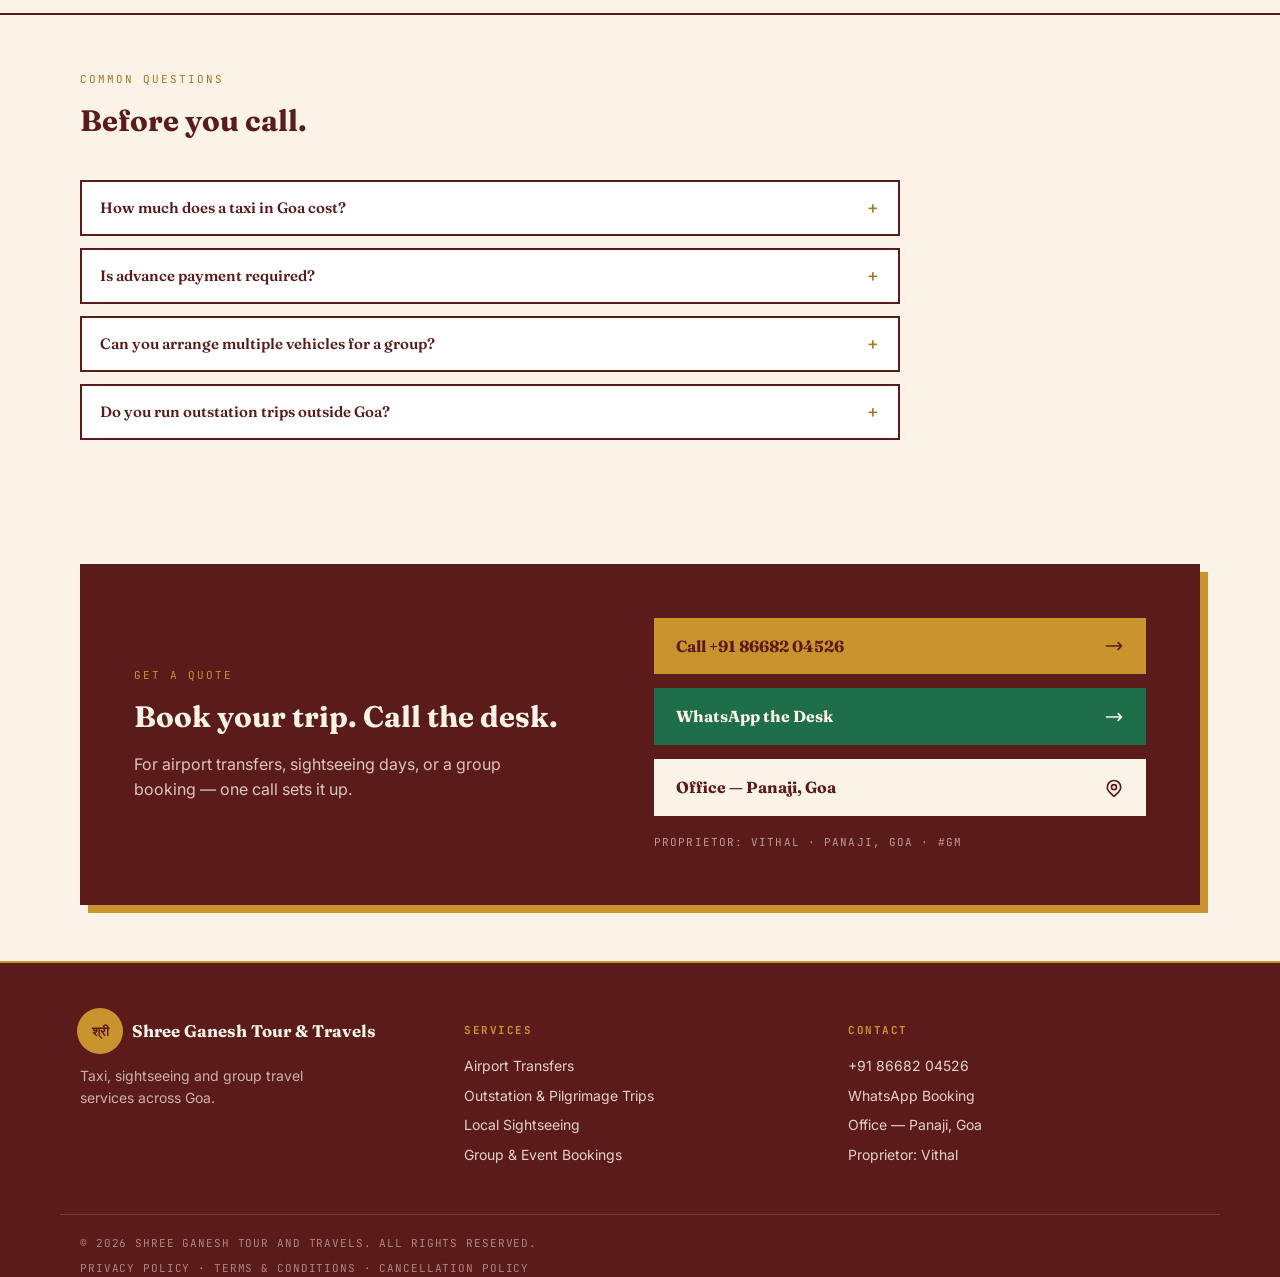
==== commit 8e56578a: "Update fare from ₹1,150 to ₹1,250" ====
--- a/index.html
+++ b/index.html
@@ -112,7 +112,7 @@
         <div class="ticket-route">Mopa Airport → Calangute</div>
         <div class="ticket-row"><span>Distance</span><span class="val">35 KM</span></div>
         <div class="ticket-row"><span>Vehicle</span><span class="val">Sedan</span></div>
-        <div class="ticket-row"><span>Fare</span><span class="val">₹1,150</span></div>
+        <div class="ticket-row"><span>Fare</span><span class="val">₹1,250</span></div>
         <div class="ticket-row"><span>Status</span><span class="val" style="color:var(--go);">Confirmed</span></div>
       </div>
       <div class="ticket-foot">Fare fixed before you travel</div>
--- a/style.css
+++ b/style.css
@@ -308,7 +308,8 @@
   transition: box-shadow 0.15s, transform 0.15s;
 }
 .vehicle-card:hover { box-shadow: 6px 6px 0 var(--gold); transform: translate(-2px, -2px); }
-.vehicle-icon { display: block; margin-bottom: 6px; }
+.vehicle-icon { display: block; width: 100%; margin: -18px -18px 12px; }
+.vehicle-icon img { display: block; width: 100%; height: auto; border-bottom: 2px solid var(--ink); }
 .vehicle-name { font-family: var(--font-display); font-weight: 700; font-size: 1.1rem; color: var(--ink); }
 .vehicle-tagline { font-size: 12.5px; color: var(--ink2); opacity: 0.75; }
 .vehicle-badges { display: flex; flex-wrap: wrap; gap: 6px; margin-top: 6px; }
@@ -359,7 +360,8 @@
   line-height: 1;
 }
 .modal-head { display: flex; align-items: center; gap: 16px; margin-bottom: 20px; padding-right: 40px; }
-.modal-icon { flex-shrink: 0; width: 64px; height: 40px; background: var(--ink); display: flex; align-items: center; justify-content: center; border: 2px solid var(--ink); }
+.modal-icon { flex-shrink: 0; width: 120px; border: 2px solid var(--ink); overflow: hidden; }
+.modal-icon img { display: block; width: 100%; height: auto; }
 .modal-head h3 { font-family: var(--font-display); font-weight: 700; font-size: 1.3rem; margin: 0 0 2px; color: var(--ink); }
 .modal-tagline { font-size: 13px; color: var(--ink2); opacity: 0.75; margin: 0 0 6px; }
 
@@ -463,6 +465,8 @@
   flex-direction: column;
   gap: 10px;
 }
+.tour-card-image { margin: -20px -20px 4px; }
+.tour-card-image img { display: block; width: 100%; height: auto; border-bottom: 2px solid var(--ink); }
 .tour-card.featured { box-shadow: 6px 6px 0 var(--gold); }
 .tour-card-top { display: flex; justify-content: space-between; align-items: flex-start; gap: 10px; }
 .tour-card-top h3 { font-family: var(--font-display); font-weight: 700; font-size: 1.05rem; margin: 0; color: var(--ink); }
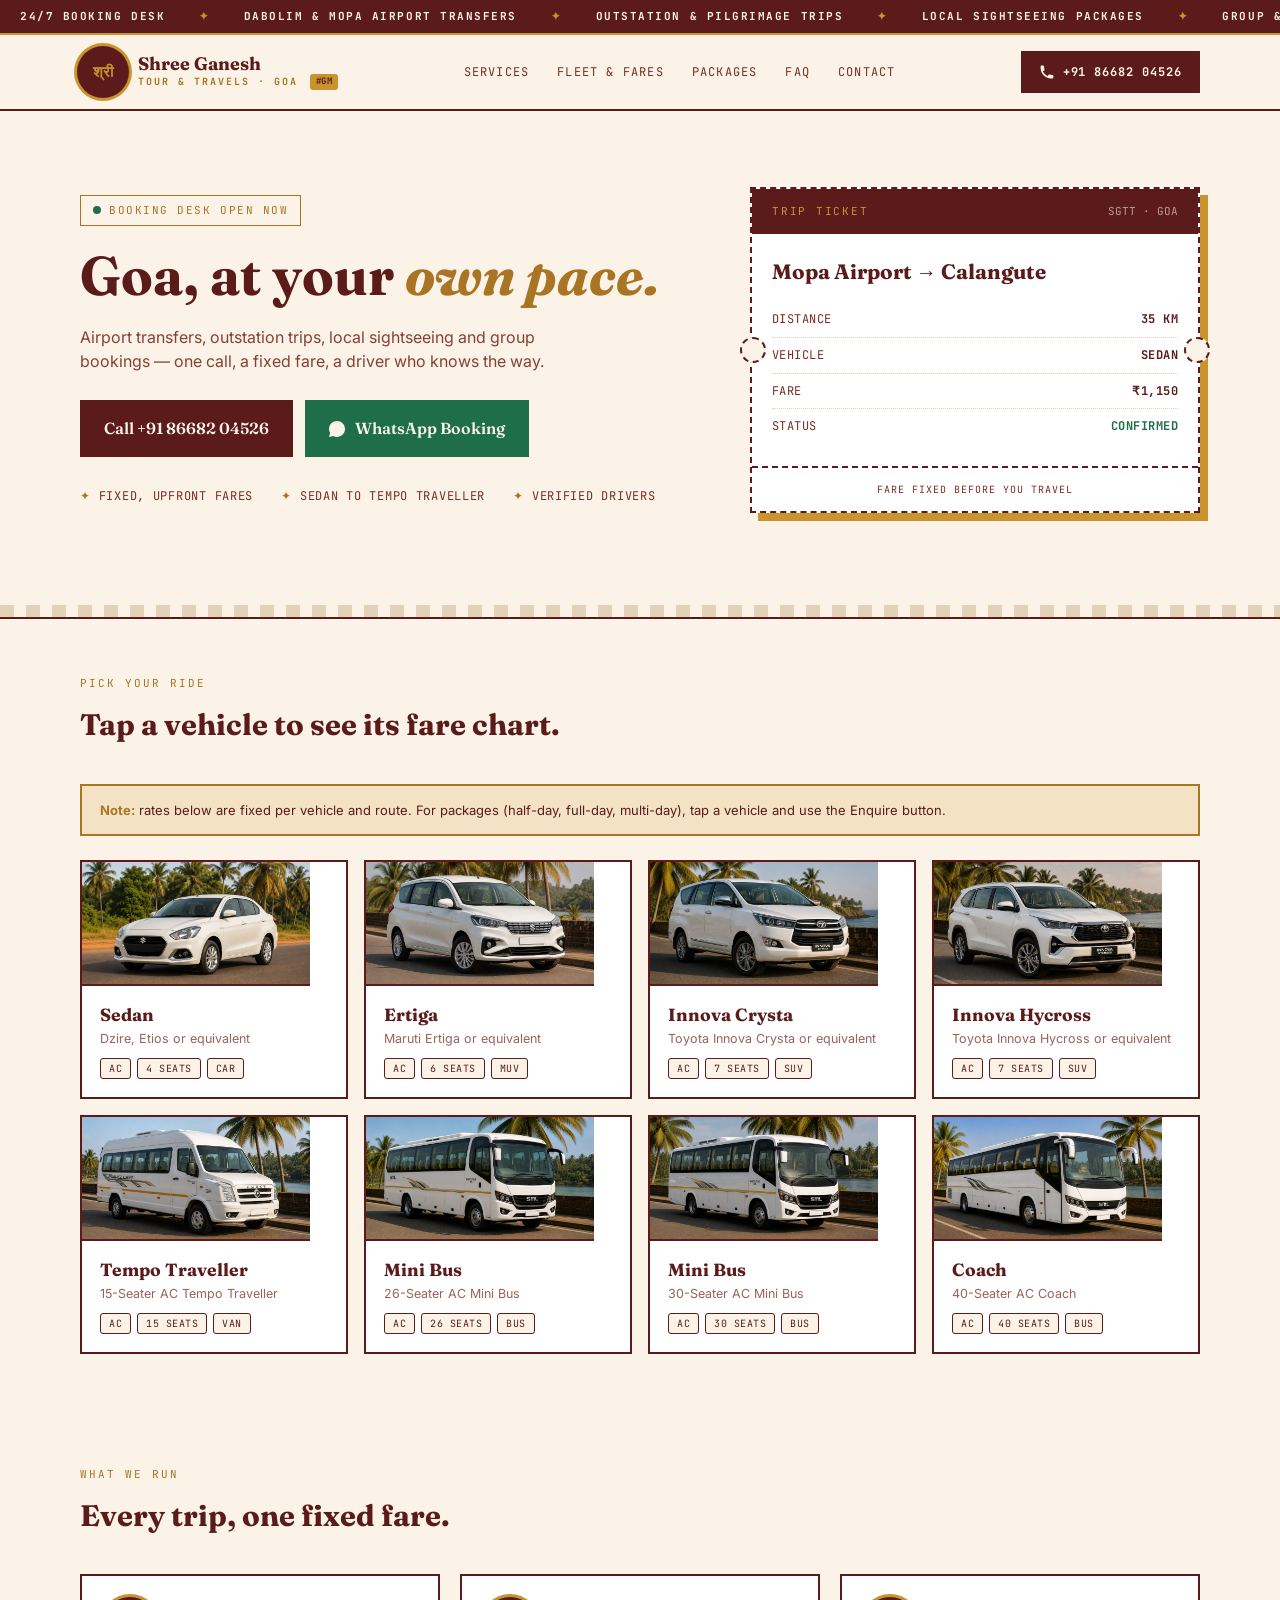
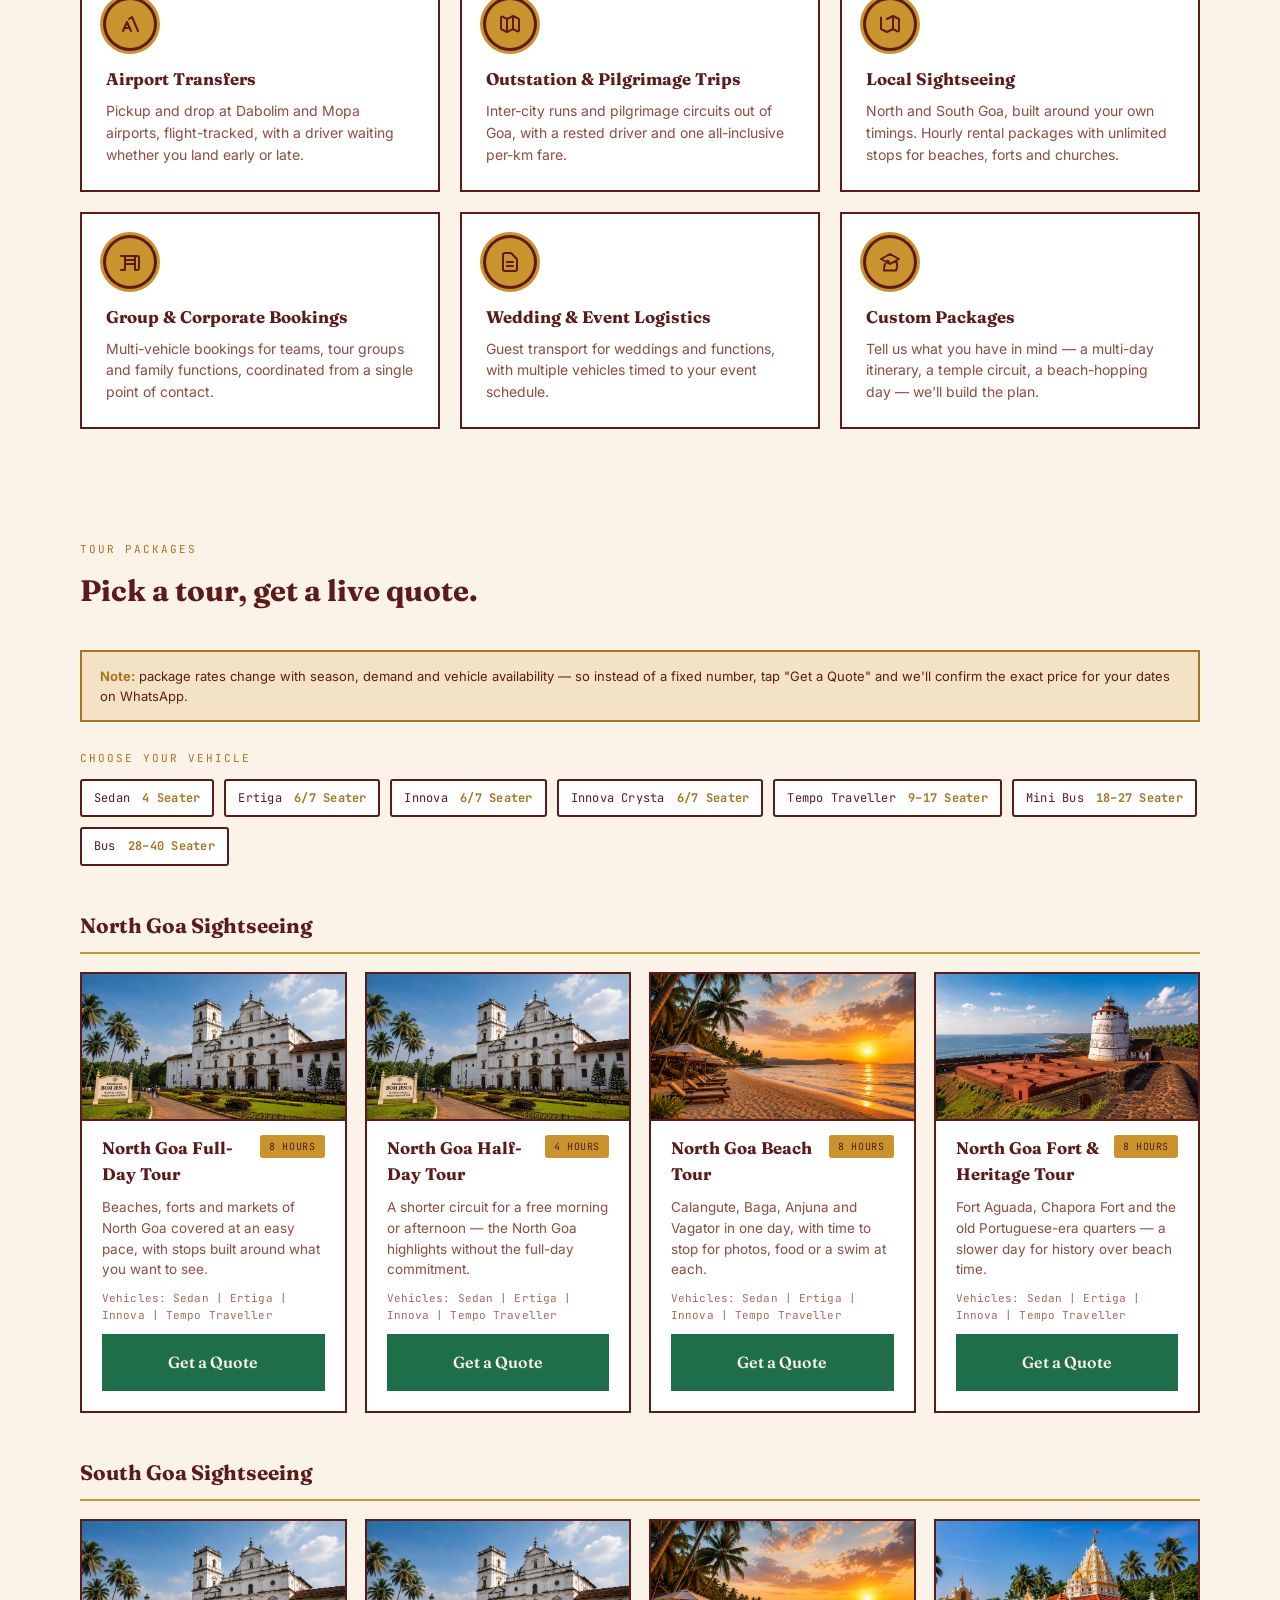
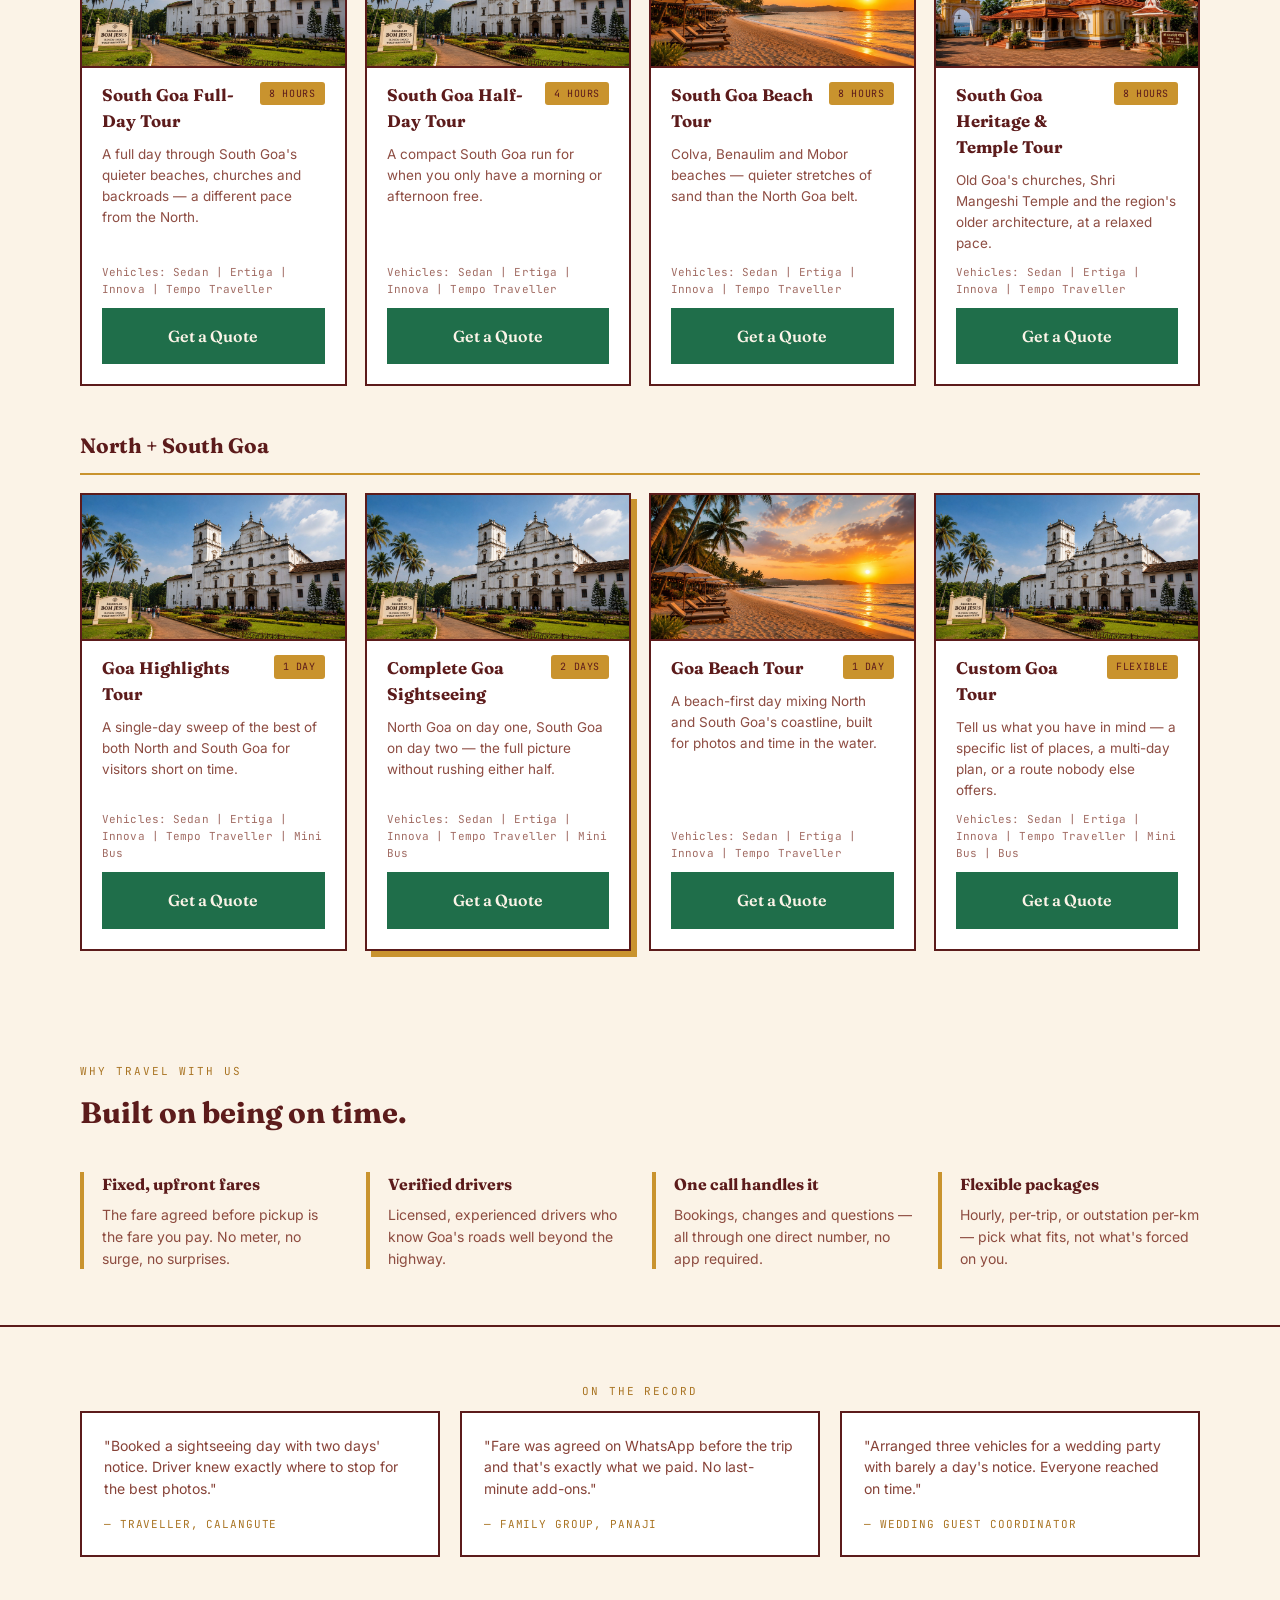
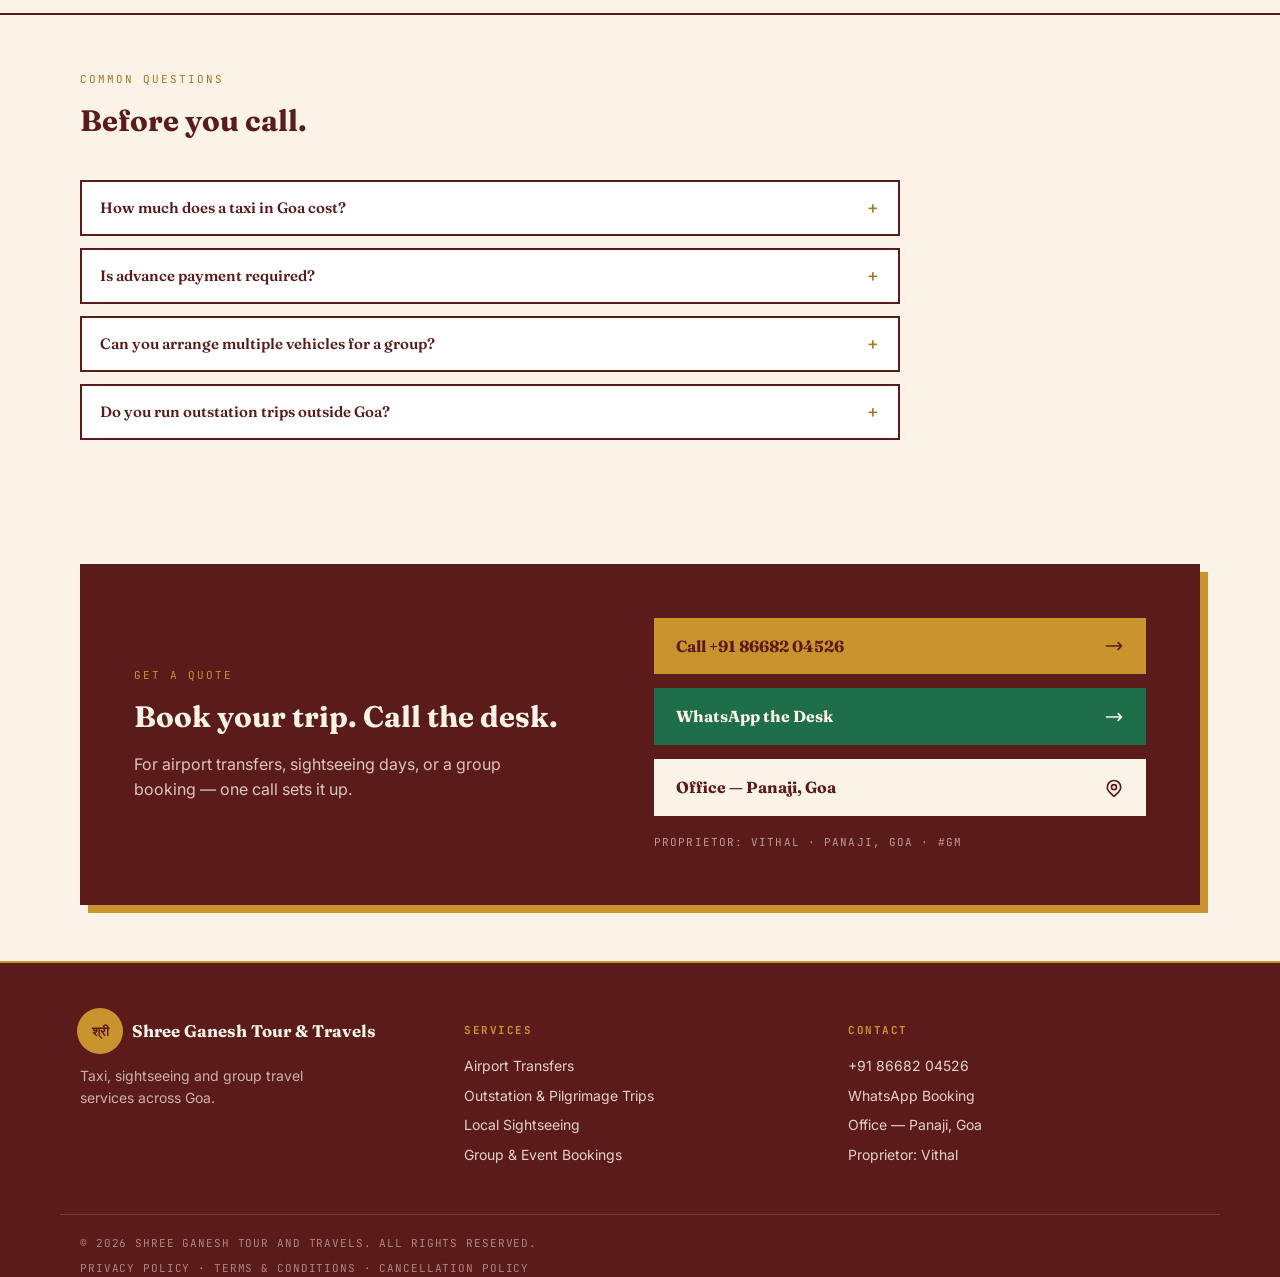
==== commit 72ea1827: "Add files via upload" ====
--- a/index.html
+++ b/index.html
@@ -5,6 +5,19 @@
 <meta name="viewport" content="width=device-width, initial-scale=1.0">
 <title>Shree Ganesh Tour and Travels | Taxi & Tour Service, Goa</title>
 <meta name="description" content="Shree Ganesh Tour and Travels — airport transfers, outstation trips, local sightseeing and group bookings across Goa. Call +91 86682 04526.">
+<link rel="canonical" href="https://www.shreeganeshtoursandtravels.com/">
+<link rel="icon" type="image/svg+xml" href="favicon.svg">
+
+<meta property="og:type" content="website">
+<meta property="og:site_name" content="Shree Ganesh Tour and Travels">
+<meta property="og:title" content="Shree Ganesh Tour and Travels | Taxi & Tour Service, Goa">
+<meta property="og:description" content="Shree Ganesh Tour and Travels — airport transfers, outstation trips, local sightseeing and group bookings across Goa. Call +91 86682 04526.">
+<meta property="og:url" content="https://www.shreeganeshtoursandtravels.com/">
+<meta name="twitter:card" content="summary">
+<meta name="twitter:title" content="Shree Ganesh Tour and Travels | Taxi & Tour Service, Goa">
+<meta name="twitter:description" content="Shree Ganesh Tour and Travels — airport transfers, outstation trips, local sightseeing and group bookings across Goa. Call +91 86682 04526.">
+
+
 
 <script type="application/ld+json">
 {
@@ -112,7 +125,7 @@
         <div class="ticket-route">Mopa Airport → Calangute</div>
         <div class="ticket-row"><span>Distance</span><span class="val">35 KM</span></div>
         <div class="ticket-row"><span>Vehicle</span><span class="val">Sedan</span></div>
-        <div class="ticket-row"><span>Fare</span><span class="val">₹1,250</span></div>
+        <div class="ticket-row"><span>Fare</span><span class="val">₹1,150</span></div>
         <div class="ticket-row"><span>Status</span><span class="val" style="color:var(--go);">Confirmed</span></div>
       </div>
       <div class="ticket-foot">Fare fixed before you travel</div>
